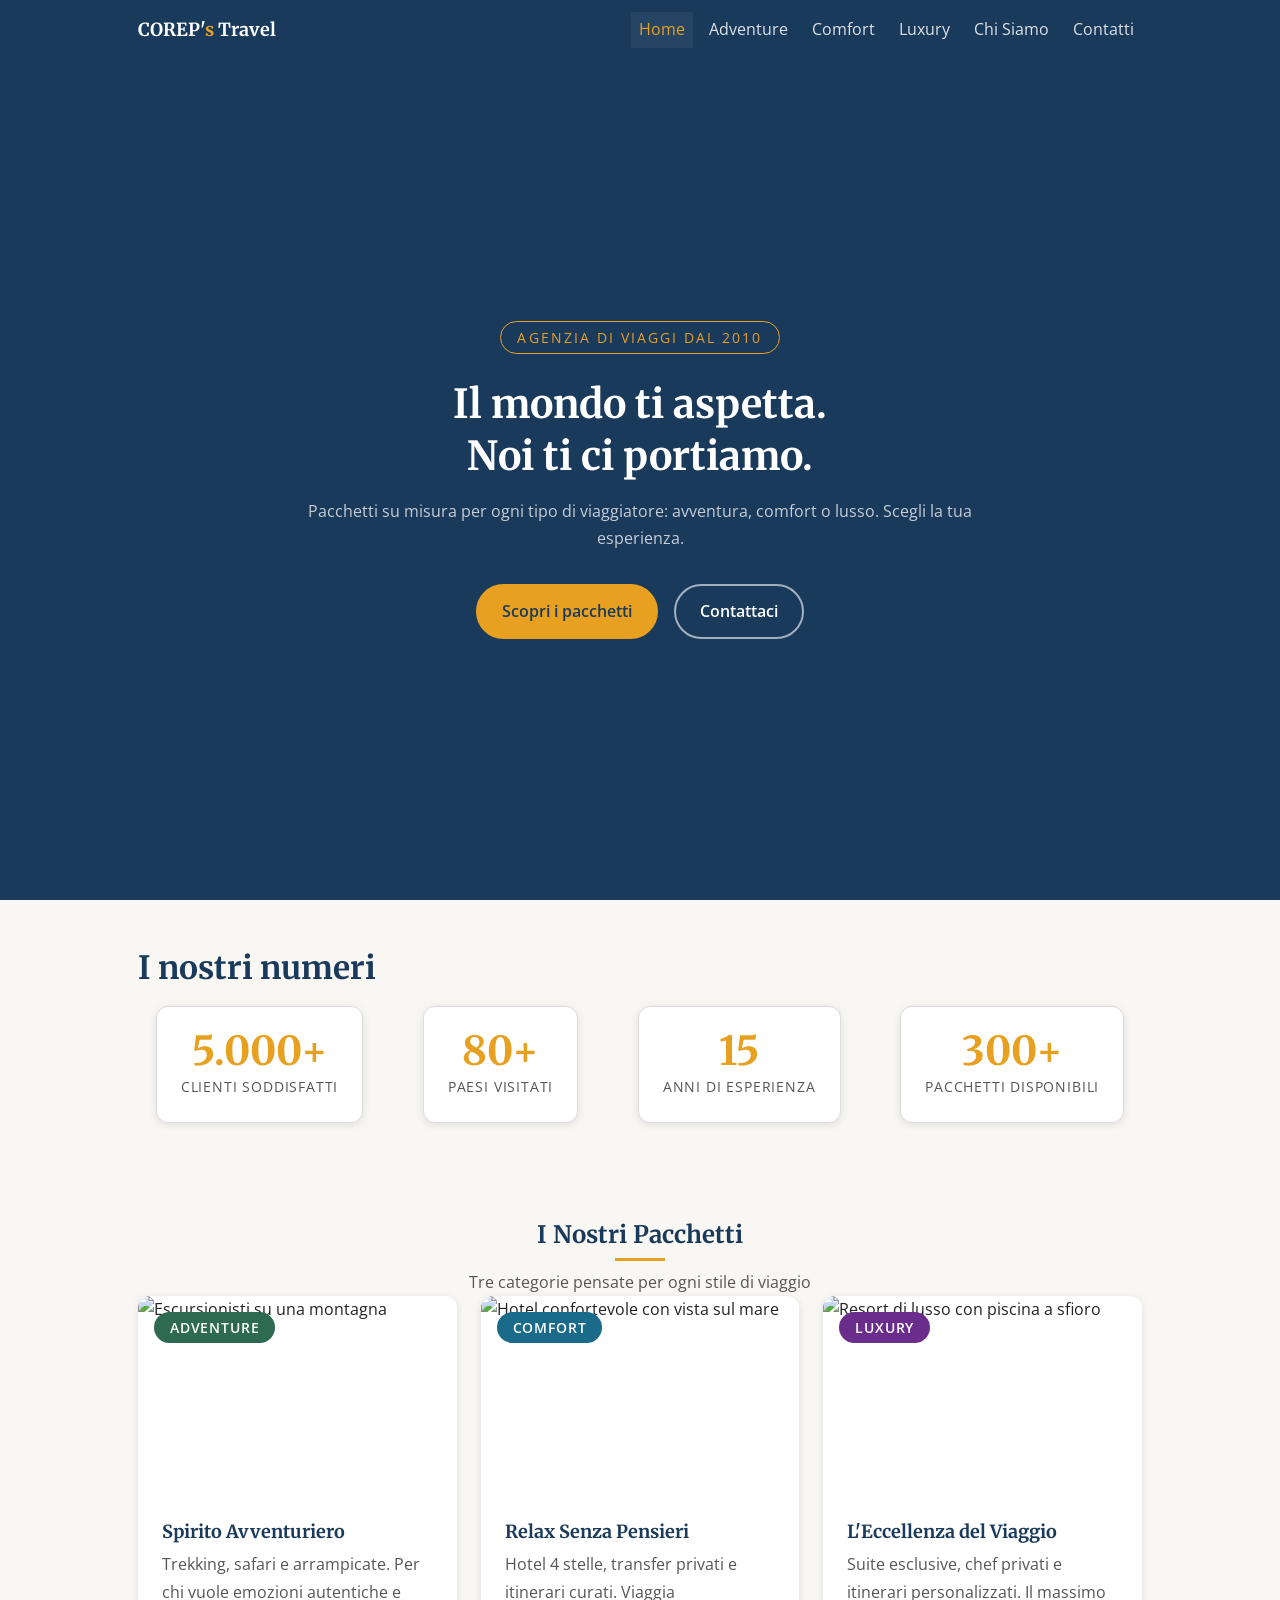
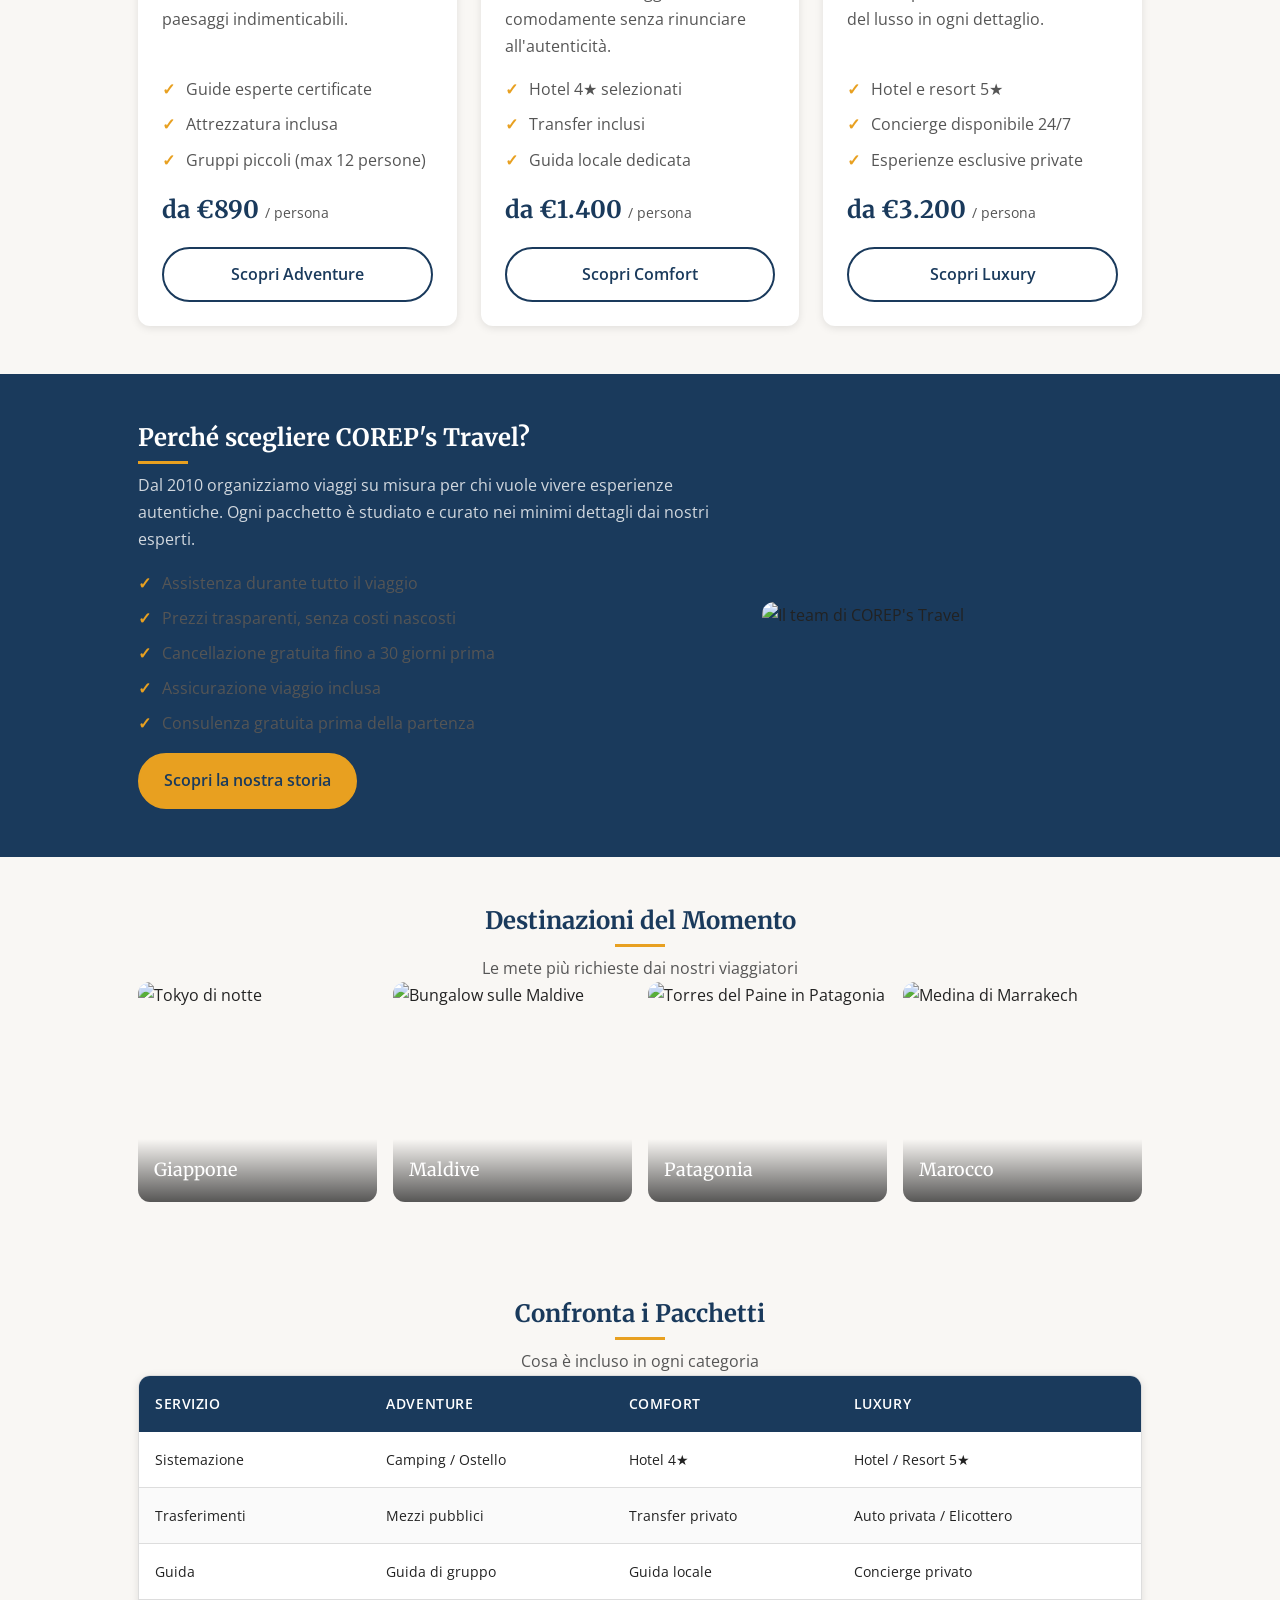
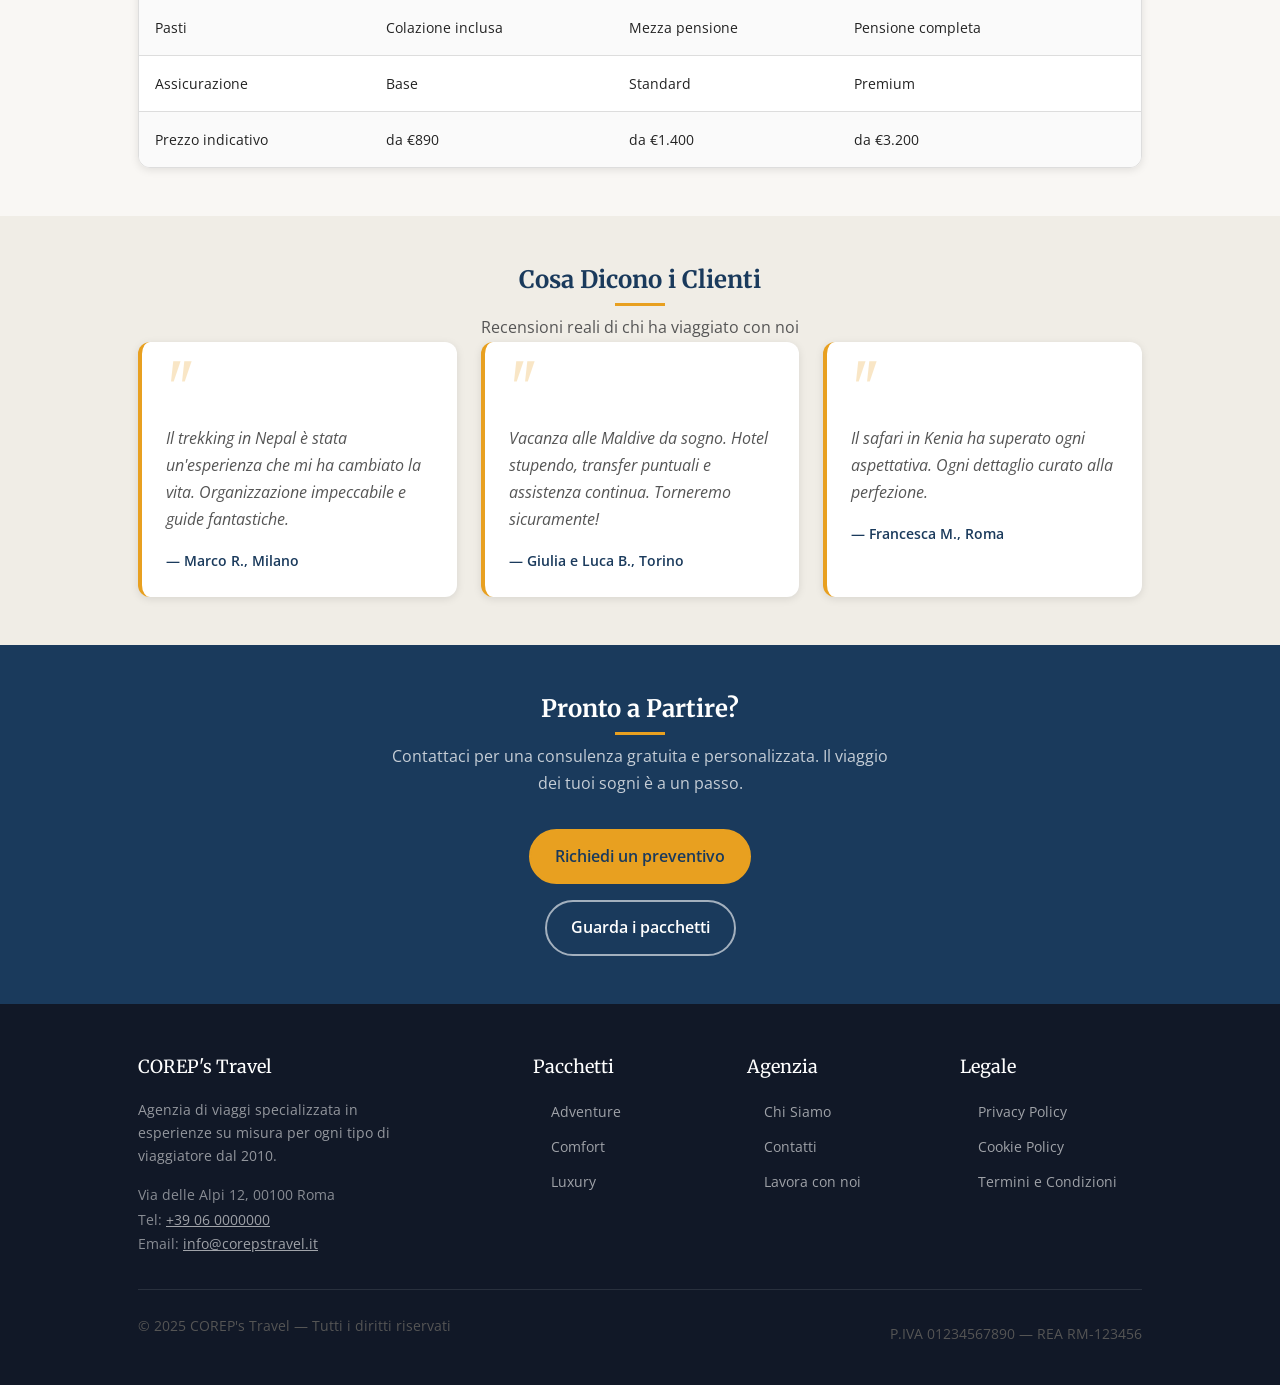
==== index.html @ 8448a7cd "Primo push" ====
<!DOCTYPE html>
<html lang="it">
<head>
  <meta charset="UTF-8" />
  <meta name="viewport" content="width=device-width, initial-scale=1.0" />
  <meta name="description" content="COREP's Travel — Agenzia di viaggi specializzata in pacchetti Adventure, Comfort e Luxury." />
  <title>COREP's Travel — Agenzia di Viaggi</title>

  <link rel="stylesheet" href="style.css" />
</head>
<body>

  <!-- ===== NAVBAR ===== -->
  <header class="navbar" role="banner">
    <div class="navbar__interno">

      <a href="index.html" class="navbar__logo">
        COREP'<span>s</span> Travel
      </a>

      <!-- Menu di navigazione -->
      <nav id="menu-principale" class="navbar__menu" role="navigation" aria-label="Navigazione principale">
        <a href="index.html"      class="navbar__link attivo">Home</a>
        <a href="adventure.html"  class="navbar__link">Adventure</a>
        <a href="comfort.html"    class="navbar__link">Comfort</a>
        <a href="luxury.html"     class="navbar__link">Luxury</a>
        <a href="about.html"      class="navbar__link">Chi Siamo</a>
        <a href="contatti.html"   class="navbar__link">Contatti</a>
      </nav>

      <!-- Hamburger mobile -->
      <button
        class="navbar__hamburger"
        id="hamburger"
        aria-label="Apri o chiudi il menu"
        aria-expanded="false"
        aria-controls="menu-principale"
      >
        <span></span>
        <span></span>
        <span></span>
      </button>

    </div>
  </header>


  <!-- ===== CONTENUTO PRINCIPALE ===== -->
  <main>

    <!-- HERO -->
    <section class="hero" aria-label="Intestazione principale">
      <div class="hero__contenuto">
        <span class="hero__etichetta">Agenzia di Viaggi dal 2010</span>
        <h1 class="hero__titolo">Il mondo ti aspetta.<br />Noi ti ci portiamo.</h1>
        <p class="hero__sottotitolo">
          Pacchetti su misura per ogni tipo di viaggiatore:
          avventura, comfort o lusso. Scegli la tua esperienza.
        </p>
        <div class="hero__bottoni">
          <a href="#pacchetti" class="bottone bottone--primario">Scopri i pacchetti</a>
          <a href="contatti.html" class="bottone bottone--outline-chiaro">Contattaci</a>
        </div>
      </div>
    </section>


    <!-- STATISTICHE -->
    <section class="sezione" aria-labelledby="titolo-stats">
      <div class="contenitore">
        <h2 id="titolo-stats" class="sr-only">I nostri numeri</h2>
        <div class="barra-stats">
          <article class="stat-card">
            <p class="stat-card__numero">5.000+</p>
            <p class="stat-card__etichetta">Clienti soddisfatti</p>
          </article>
          <article class="stat-card">
            <p class="stat-card__numero">80+</p>
            <p class="stat-card__etichetta">Paesi visitati</p>
          </article>
          <article class="stat-card">
            <p class="stat-card__numero">15</p>
            <p class="stat-card__etichetta">Anni di esperienza</p>
          </article>
          <article class="stat-card">
            <p class="stat-card__numero">300+</p>
            <p class="stat-card__etichetta">Pacchetti disponibili</p>
          </article>
        </div>
      </div>
    </section>


    <!-- PACCHETTI -->
    <section class="sezione" id="pacchetti" aria-labelledby="titolo-pacchetti">
      <div class="contenitore">

        <div class="testo-centro">
          <h2 class="titolo-sezione" id="titolo-pacchetti">I Nostri Pacchetti</h2>
          <p class="sottotitolo-sezione">Tre categorie pensate per ogni stile di viaggio</p>
        </div>

        <div class="griglia-pacchetti">

          <!-- Pacchetto Adventure -->
          <article class="card">
            <div class="card__immagine-wrap">
              <img
                src="images/adventure.jpg"
                alt="Escursionisti su una montagna"
                class="card__immagine"
                loading="lazy"
                width="600"
                height="400"
              />
              <span class="card__badge card__badge--adventure">Adventure</span>
            </div>
            <div class="card__corpo">
              <h3 class="card__titolo">Spirito Avventuriero</h3>
              <p class="card__testo">
                Trekking, safari e arrampicate. Per chi vuole
                emozioni autentiche e paesaggi indimenticabili.
              </p>
              <ul class="lista-spunta">
                <li>Guide esperte certificate</li>
                <li>Attrezzatura inclusa</li>
                <li>Gruppi piccoli (max 12 persone)</li>
              </ul>
              <p class="card__prezzo">
                da €890 <small>/ persona</small>
              </p>
              <a href="adventure.html" class="bottone bottone--outline-scuro">
                Scopri Adventure
              </a>
            </div>
          </article>

          <!-- Pacchetto Comfort -->
          <article class="card">
            <div class="card__immagine-wrap">
              <img
                src="images/comfort.jpg"
                alt="Hotel confortevole con vista sul mare"
                class="card__immagine"
                loading="lazy"
                width="600"
                height="400"
              />
              <span class="card__badge card__badge--comfort">Comfort</span>
            </div>
            <div class="card__corpo">
              <h3 class="card__titolo">Relax Senza Pensieri</h3>
              <p class="card__testo">
                Hotel 4 stelle, transfer privati e itinerari curati.
                Viaggia comodamente senza rinunciare all'autenticità.
              </p>
              <ul class="lista-spunta">
                <li>Hotel 4★ selezionati</li>
                <li>Transfer inclusi</li>
                <li>Guida locale dedicata</li>
              </ul>
              <p class="card__prezzo">
                da €1.400 <small>/ persona</small>
              </p>
              <a href="comfort.html" class="bottone bottone--outline-scuro">
                Scopri Comfort
              </a>
            </div>
          </article>

          <!-- Pacchetto Luxury -->
          <article class="card">
            <div class="card__immagine-wrap">
              <img
                src="images/luxury.jpg"
                alt="Resort di lusso con piscina a sfioro"
                class="card__immagine"
                loading="lazy"
                width="600"
                height="400"
              />
              <span class="card__badge card__badge--luxury">Luxury</span>
            </div>
            <div class="card__corpo">
              <h3 class="card__titolo">L'Eccellenza del Viaggio</h3>
              <p class="card__testo">
                Suite esclusive, chef privati e itinerari personalizzati.
                Il massimo del lusso in ogni dettaglio.
              </p>
              <ul class="lista-spunta">
                <li>Hotel e resort 5★</li>
                <li>Concierge disponibile 24/7</li>
                <li>Esperienze esclusive private</li>
              </ul>
              <p class="card__prezzo">
                da €3.200 <small>/ persona</small>
              </p>
              <a href="luxury.html" class="bottone bottone--outline-scuro">
                Scopri Luxury
              </a>
            </div>
          </article>

        </div>
      </div>
    </section>


    <!-- PERCHÉ SCEGLIERCI — layout flexbox -->
    <section class="sezione sezione--scura" aria-labelledby="titolo-perche">
      <div class="contenitore">
        <div class="layout-due-colonne">

          <div class="layout-due-colonne__testo">
            <h2 class="titolo-sezione" id="titolo-perche">
              Perché scegliere COREP's Travel?
            </h2>
            <p>
              Dal 2010 organizziamo viaggi su misura per chi vuole
              vivere esperienze autentiche. Ogni pacchetto è studiato
              e curato nei minimi dettagli dai nostri esperti.
            </p>
            <ul class="lista-spunta" style="margin: 1rem 0;">
              <li>Assistenza durante tutto il viaggio</li>
              <li>Prezzi trasparenti, senza costi nascosti</li>
              <li>Cancellazione gratuita fino a 30 giorni prima</li>
              <li>Assicurazione viaggio inclusa</li>
              <li>Consulenza gratuita prima della partenza</li>
            </ul>
            <a href="about.html" class="bottone bottone--primario">
              Scopri la nostra storia
            </a>
          </div>

          <div class="layout-due-colonne__immagine">
            <img
              src="images/team.jpg"
              alt="Il team di COREP's Travel"
              style="width: 100%; border-radius: var(--raggio-lg); object-fit: cover; max-height: 380px;"
            />
          </div>

        </div>
      </div>
    </section>


    <!-- DESTINAZIONI — griglia -->
    <section class="sezione" aria-labelledby="titolo-destinazioni">
      <div class="contenitore">

        <div class="testo-centro">
          <h2 class="titolo-sezione" id="titolo-destinazioni">Destinazioni del Momento</h2>
          <p class="sottotitolo-sezione">Le mete più richieste dai nostri viaggiatori</p>
        </div>

        <div class="griglia-galleria">

          <figure style="position: relative; border-radius: var(--raggio-lg); overflow: hidden; height: 220px;">
            <img
              src="images/giappone.jpg"
              alt="Tokyo di notte"
              style="width: 100%; height: 100%; object-fit: cover;"
              loading="lazy"
            />
            <figcaption style="
              position: absolute; bottom: 0; left: 0; right: 0;
              background: linear-gradient(transparent, rgba(0,0,0,0.65));
              color: white; padding: 1rem;
              font-family: var(--font-titoli); font-size: var(--fs-medio);
            ">
              Giappone
            </figcaption>
          </figure>

          <figure style="position: relative; border-radius: var(--raggio-lg); overflow: hidden; height: 220px;">
            <img
              src="images/maldive.jpg"
              alt="Bungalow sulle Maldive"
              style="width: 100%; height: 100%; object-fit: cover;"
              loading="lazy"
            />
            <figcaption style="
              position: absolute; bottom: 0; left: 0; right: 0;
              background: linear-gradient(transparent, rgba(0,0,0,0.65));
              color: white; padding: 1rem;
              font-family: var(--font-titoli); font-size: var(--fs-medio);
            ">
              Maldive
            </figcaption>
          </figure>

          <figure style="position: relative; border-radius: var(--raggio-lg); overflow: hidden; height: 220px;">
            <img
              src="images/patagonia.jpg"
              alt="Torres del Paine in Patagonia"
              style="width: 100%; height: 100%; object-fit: cover;"
              loading="lazy"
            />
            <figcaption style="
              position: absolute; bottom: 0; left: 0; right: 0;
              background: linear-gradient(transparent, rgba(0,0,0,0.65));
              color: white; padding: 1rem;
              font-family: var(--font-titoli); font-size: var(--fs-medio);
            ">
              Patagonia
            </figcaption>
          </figure>

          <figure style="position: relative; border-radius: var(--raggio-lg); overflow: hidden; height: 220px;">
            <img
              src="images/marocco.jpg"
              alt="Medina di Marrakech"
              style="width: 100%; height: 100%; object-fit: cover;"
              loading="lazy"
            />
            <figcaption style="
              position: absolute; bottom: 0; left: 0; right: 0;
              background: linear-gradient(transparent, rgba(0,0,0,0.65));
              color: white; padding: 1rem;
              font-family: var(--font-titoli); font-size: var(--fs-medio);
            ">
              Marocco
            </figcaption>
          </figure>

        </div>
      </div>
    </section>


    <!-- TABELLA CONFRONTO PACCHETTI -->
    <section class="sezione" aria-labelledby="titolo-confronto">
      <div class="contenitore">

        <div class="testo-centro">
          <h2 class="titolo-sezione" id="titolo-confronto">Confronta i Pacchetti</h2>
          <p class="sottotitolo-sezione">Cosa è incluso in ogni categoria</p>
        </div>

        <div class="tabella-wrap">
          <table class="tabella">
            <thead>
              <tr>
                <th scope="col">Servizio</th>
                <th scope="col">Adventure</th>
                <th scope="col">Comfort</th>
                <th scope="col">Luxury</th>
              </tr>
            </thead>
            <tbody>
              <tr>
                <td>Sistemazione</td>
                <td>Camping / Ostello</td>
                <td>Hotel 4★</td>
                <td>Hotel / Resort 5★</td>
              </tr>
              <tr>
                <td>Trasferimenti</td>
                <td>Mezzi pubblici</td>
                <td>Transfer privato</td>
                <td>Auto privata / Elicottero</td>
              </tr>
              <tr>
                <td>Guida</td>
                <td>Guida di gruppo</td>
                <td>Guida locale</td>
                <td>Concierge privato</td>
              </tr>
              <tr>
                <td>Pasti</td>
                <td>Colazione inclusa</td>
                <td>Mezza pensione</td>
                <td>Pensione completa</td>
              </tr>
              <tr>
                <td>Assicurazione</td>
                <td>Base</td>
                <td>Standard</td>
                <td>Premium</td>
              </tr>
              <tr>
                <td>Prezzo indicativo</td>
                <td>da €890</td>
                <td>da €1.400</td>
                <td>da €3.200</td>
              </tr>
            </tbody>
          </table>
        </div>

      </div>
    </section>


    <!-- RECENSIONI -->
    <section class="sezione" style="background-color: #f0ede6;" aria-labelledby="titolo-recensioni">
      <div class="contenitore">

        <div class="testo-centro">
          <h2 class="titolo-sezione" id="titolo-recensioni">Cosa Dicono i Clienti</h2>
          <p class="sottotitolo-sezione">Recensioni reali di chi ha viaggiato con noi</p>
        </div>

        <div class="griglia-pacchetti">

          <blockquote class="testimonial">
            <p class="testimonial__testo">
              Il trekking in Nepal è stata un'esperienza che mi ha cambiato la vita.
              Organizzazione impeccabile e guide fantastiche.
            </p>
            <footer class="testimonial__autore">— Marco R., Milano</footer>
          </blockquote>

          <blockquote class="testimonial">
            <p class="testimonial__testo">
              Vacanza alle Maldive da sogno. Hotel stupendo, transfer puntuali
              e assistenza continua. Torneremo sicuramente!
            </p>
            <footer class="testimonial__autore">— Giulia e Luca B., Torino</footer>
          </blockquote>

          <blockquote class="testimonial">
            <p class="testimonial__testo">
              Il safari in Kenia ha superato ogni aspettativa.
              Ogni dettaglio curato alla perfezione.
            </p>
            <footer class="testimonial__autore">— Francesca M., Roma</footer>
          </blockquote>

        </div>
      </div>
    </section>


    <!-- CALL TO ACTION -->
    <section class="sezione sezione--scura" aria-label="Chiama all'azione">
      <div class="contenitore testo-centro">
        <h2 class="titolo-sezione">Pronto a Partire?</h2>
        <p style="color: rgba(255,255,255,0.75); max-width: 500px; margin: 0 auto var(--spazio-xl);">
          Contattaci per una consulenza gratuita e personalizzata.
          Il viaggio dei tuoi sogni è a un passo.
        </p>
        <div style="display: flex; flex-direction: column; gap: var(--spazio-m); align-items: center;">
          <a href="contatti.html" class="bottone bottone--primario">Richiedi un preventivo</a>
          <a href="#pacchetti"    class="bottone bottone--outline-chiaro">Guarda i pacchetti</a>
        </div>
      </div>
    </section>


  </main>


  <!-- ===== FOOTER ===== -->
  <footer class="footer" role="contentinfo">
    <div class="contenitore">

      <div class="footer__griglia">

        <!-- Info agenzia -->
        <div>
          <p class="footer__titolo">COREP's Travel</p>
          <p style="font-size: var(--fs-piccolo); color: rgba(255,255,255,0.55); margin-bottom: var(--spazio-m); max-width: 260px;">
            Agenzia di viaggi specializzata in esperienze su misura
            per ogni tipo di viaggiatore dal 2010.
          </p>
          <address style="font-style: normal; font-size: var(--fs-piccolo); color: rgba(255,255,255,0.5); line-height: 1.8;">
            Via delle Alpi 12, 00100 Roma<br />
            Tel: <a href="tel:+390600000000" class="link" style="color: rgba(255,255,255,0.6);">+39 06 0000000</a><br />
            Email: <a href="mailto:info@corepstravel.it" class="link" style="color: rgba(255,255,255,0.6);">info@corepstravel.it</a>
          </address>
        </div>

        <!-- Pacchetti -->
        <nav aria-label="Link pacchetti">
          <p class="footer__titolo">Pacchetti</p>
          <ul class="footer__lista">
            <li><a href="adventure.html">Adventure</a></li>
            <li><a href="comfort.html">Comfort</a></li>
            <li><a href="luxury.html">Luxury</a></li>
          </ul>
        </nav>

        <!-- Agenzia -->
        <nav aria-label="Link agenzia">
          <p class="footer__titolo">Agenzia</p>
          <ul class="footer__lista">
            <li><a href="about.html">Chi Siamo</a></li>
            <li><a href="contatti.html">Contatti</a></li>
            <li><a href="contatti.html">Lavora con noi</a></li>
          </ul>
        </nav>

        <!-- Legale -->
        <nav aria-label="Link legali">
          <p class="footer__titolo">Legale</p>
          <ul class="footer__lista">
            <li><a href="#">Privacy Policy</a></li>
            <li><a href="#">Cookie Policy</a></li>
            <li><a href="#">Termini e Condizioni</a></li>
          </ul>
        </nav>

      </div>

      <div class="footer__basso">
        <p>&copy; 2025 COREP's Travel — Tutti i diritti riservati</p>
        <p>P.IVA 01234567890 — REA RM-123456</p>
      </div>

    </div>
  </footer>


  <!-- Script hamburger menu -->
  <script>
    const hamburger = document.getElementById('hamburger');
    const menu = document.getElementById('menu-principale');

    hamburger.addEventListener('click', function () {
      const aperto = menu.classList.toggle('aperto');
      hamburger.classList.toggle('aperto', aperto);
      hamburger.setAttribute('aria-expanded', aperto);
    });
  </script>

</body>
</html>
---- style.css ----
/* ================================================
   base.css
   COREP's Travel — Variabili, Reset, Tipografia
   Mobile First
   ================================================ */

/* Google Fonts */
@import url('https://fonts.googleapis.com/css2?family=Merriweather:wght@400;700&family=Open+Sans:wght@400;600&display=swap');

/* --- VARIABILI CSS --- */
:root {
  /* Colori */
  --colore-primario:     #1a3a5c;
  --colore-secondario:   #2e6da4;
  --colore-accento:      #e8a020;
  --colore-sfondo:       #f9f7f4;
  --colore-bianco:       #ffffff;
  --colore-testo:        #222222;
  --colore-testo-chiaro: #555555;
  --colore-bordo:        #dddddd;
  --colore-footer:       #111827;

  /* Categorie pacchetti */
  --colore-adventure: #2d6a4f;
  --colore-comfort:   #1a6b8a;
  --colore-luxury:    #6b2d8b;

  /* Font */
  --font-titoli: 'Merriweather', Georgia, serif;
  --font-testo:  'Open Sans', Arial, sans-serif;

  /* Dimensioni font */
  --fs-piccolo:  0.85rem;
  --fs-base:     1rem;
  --fs-medio:    1.125rem;
  --fs-grande:   1.5rem;
  --fs-xl:       2rem;
  --fs-xxl:      2.5rem;

  /* Spaziatura */
  --spazio-xs:  0.25rem;
  --spazio-s:   0.5rem;
  --spazio-m:   1rem;
  --spazio-l:   1.5rem;
  --spazio-xl:  2rem;
  --spazio-xxl: 3rem;

  /* Bordi */
  --raggio:    6px;
  --raggio-lg: 12px;

  /* Ombra */
  --ombra: 0 2px 8px rgba(0, 0, 0, 0.10);

  /* Transizione */
  --transizione: 0.25s ease;

  /* Larghezza massima contenuto */
  --max-larghezza: 1100px;

  /* Altezza navbar */
  --altezza-nav: 60px;
}

/* --- RESET --- */
*, *::before, *::after {
  box-sizing: border-box;
  margin: 0;
  padding: 0;
}

html {
  font-size: 16px;
  scroll-behavior: smooth;
}

body {
  font-family: var(--font-testo);
  font-size: var(--fs-base);
  color: var(--colore-testo);
  background-color: var(--colore-sfondo);
  line-height: 1.7;
}

img, video {
  max-width: 100%;
  height: auto;
  display: block;
}

ul, ol {
  list-style: none;
}

a {
  color: inherit;
  text-decoration: none;
}

button, input, select, textarea {
  font-family: inherit;
  font-size: inherit;
}

table {
  border-collapse: collapse;
  width: 100%;
}

/* --- TIPOGRAFIA --- */
h1, h2, h3, h4, h5, h6 {
  font-family: var(--font-titoli);
  color: var(--colore-primario);
  line-height: 1.3;
  margin-bottom: var(--spazio-m);
}

h1 { font-size: var(--fs-xl); }
h2 { font-size: var(--fs-grande); }
h3 { font-size: var(--fs-medio); }
h4 { font-size: var(--fs-base); }

p {
  margin-bottom: var(--spazio-m);
  color: var(--colore-testo-chiaro);
}

p:last-child {
  margin-bottom: 0;
}

strong {
  font-weight: 600;
  color: var(--colore-testo);
}

/* --- CLASSI UTILITY --- */

/* Contenitore centrato */
.contenitore {
  width: 100%;
  max-width: var(--max-larghezza);
  margin: 0 auto;
  padding: 0 var(--spazio-m);
}

/* Sezione generica */
.sezione {
  padding: var(--spazio-xxl) 0;
}

/* Sezione su sfondo scuro */
.sezione--scura {
  background-color: var(--colore-primario);
}

.sezione--scura h2,
.sezione--scura h3,
.sezione--scura h4 {
  color: var(--colore-bianco);
}

.sezione--scura p {
  color: rgba(255, 255, 255, 0.8);
}

/* Titolo di sezione */
.titolo-sezione {
  font-size: var(--fs-grande);
  margin-bottom: var(--spazio-s);
}

/* Sottotitolo di sezione */
.sottotitolo-sezione {
  font-size: var(--fs-base);
  color: var(--colore-testo-chiaro);
  margin-bottom: var(--spazio-xl);
}

/* Decorazione sotto il titolo */
.titolo-sezione::after {
  content: '';
  display: block;
  width: 50px;
  height: 3px;
  background-color: var(--colore-accento);
  margin-top: var(--spazio-s);
}

/* Testo centrato */
.testo-centro {
  text-align: center;
}

.testo-centro .titolo-sezione::after {
  margin: var(--spazio-s) auto 0;
}

/* Colori testo utility */
.testo-accento  { color: var(--colore-accento); }
.testo-primario { color: var(--colore-primario); }
.testo-bianco   { color: var(--colore-bianco); }
/* ================================================
   layout.css
   COREP's Travel — Struttura, Flexbox, Grid
   Mobile First
   ================================================ */

/* --- NAVBAR --- */
.navbar {
  position: fixed;
  top: 0;
  left: 0;
  width: 100%;
  height: var(--altezza-nav);
  background-color: var(--colore-primario);
  z-index: 100;
  display: flex;
  align-items: center;
}

.navbar__interno {
  display: flex;
  align-items: center;
  justify-content: space-between;
  width: 100%;
  max-width: var(--max-larghezza);
  margin: 0 auto;
  padding: 0 var(--spazio-m);
}

.navbar__logo {
  font-family: var(--font-titoli);
  font-size: var(--fs-medio);
  color: var(--colore-bianco);
  font-weight: 700;
}

.navbar__logo span {
  color: var(--colore-accento);
}

/* Menu — nascosto su mobile, visibile da tablet */
.navbar__menu {
  display: none;
  flex-direction: column;
  position: absolute;
  top: var(--altezza-nav);
  left: 0;
  width: 100%;
  background-color: var(--colore-primario);
  padding: var(--spazio-m) 0;
  border-top: 1px solid rgba(255,255,255,0.15);
}

.navbar__menu.aperto {
  display: flex;
}

.navbar__link {
  color: rgba(255, 255, 255, 0.85);
  font-size: var(--fs-base);
  padding: var(--spazio-s) var(--spazio-m);
  transition: color var(--transizione), background-color var(--transizione);
}

.navbar__link:hover,
.navbar__link.attivo {
  color: var(--colore-accento);
  background-color: rgba(255,255,255,0.05);
}

/* Pulsante hamburger */
.navbar__hamburger {
  display: flex;
  flex-direction: column;
  gap: 5px;
  background: none;
  border: none;
  cursor: pointer;
  padding: var(--spazio-s);
}

.navbar__hamburger span {
  display: block;
  width: 24px;
  height: 2px;
  background-color: var(--colore-bianco);
  border-radius: 2px;
  transition: transform var(--transizione), opacity var(--transizione);
}

.navbar__hamburger.aperto span:nth-child(1) {
  transform: translateY(7px) rotate(45deg);
}
.navbar__hamburger.aperto span:nth-child(2) {
  opacity: 0;
}
.navbar__hamburger.aperto span:nth-child(3) {
  transform: translateY(-7px) rotate(-45deg);
}

/* ---- HERO ---- */
.hero {
  min-height: 100vh;
  background-color: var(--colore-primario);
  display: flex;
  align-items: center;
  justify-content: center;
  text-align: center;
  padding: calc(var(--altezza-nav) + var(--spazio-xxl)) var(--spazio-m) var(--spazio-xxl);
}

.hero__contenuto {
  max-width: 680px;
}

.hero__etichetta {
  display: inline-block;
  font-size: var(--fs-piccolo);
  letter-spacing: 0.15em;
  text-transform: uppercase;
  color: var(--colore-accento);
  border: 1px solid var(--colore-accento);
  padding: var(--spazio-xs) var(--spazio-m);
  border-radius: 99px;
  margin-bottom: var(--spazio-l);
}

.hero__titolo {
  font-size: var(--fs-xl);
  color: var(--colore-bianco);
  margin-bottom: var(--spazio-m);
}

.hero__sottotitolo {
  font-size: var(--fs-base);
  color: rgba(255, 255, 255, 0.75);
  margin-bottom: var(--spazio-xl);
}

.hero__bottoni {
  display: flex;
  flex-direction: column;
  gap: var(--spazio-m);
  align-items: center;
}

/* ---- PAGE HEADER (pagine interne) ---- */
.page-header {
  background-color: var(--colore-primario);
  padding: calc(var(--altezza-nav) + var(--spazio-xxl)) var(--spazio-m) var(--spazio-xxl);
  text-align: center;
}

.page-header__titolo {
  color: var(--colore-bianco);
  font-size: var(--fs-xl);
  margin-bottom: var(--spazio-m);
}

.page-header__sottotitolo {
  color: rgba(255, 255, 255, 0.75);
  font-size: var(--fs-base);
}

/* Breadcrumb */
.breadcrumb {
  display: flex;
  justify-content: center;
  align-items: center;
  gap: var(--spazio-s);
  font-size: var(--fs-piccolo);
  color: rgba(255, 255, 255, 0.5);
  margin-bottom: var(--spazio-l);
  flex-wrap: wrap;
}

.breadcrumb a {
  color: rgba(255, 255, 255, 0.6);
  transition: color var(--transizione);
}

.breadcrumb a:hover {
  color: var(--colore-accento);
}

.breadcrumb span {
  color: var(--colore-accento);
}

/* ---- GRIGLIA PACCHETTI (Grid) ---- */
/* Mobile: 1 colonna */
.griglia-pacchetti {
  display: grid;
  grid-template-columns: 1fr;
  gap: var(--spazio-l);
}

/* ---- GRIGLIA GALLERIA (Grid) ---- */
/* Mobile: 1 colonna */
.griglia-galleria {
  display: grid;
  grid-template-columns: 1fr;
  gap: var(--spazio-m);
}

/* ---- LAYOUT DUE COLONNE (Flexbox) ---- */
/* Mobile: una colonna */
.layout-due-colonne {
  display: flex;
  flex-direction: column;
  gap: var(--spazio-xl);
}

/* ---- BARRA STATISTICHE (Flexbox) ---- */
.barra-stats {
  display: flex;
  flex-direction: column;
  gap: var(--spazio-l);
  align-items: center;
  text-align: center;
}

/* ---- GRIGLIA TEAM (Grid) ---- */
/* Mobile: 1 colonna */
.griglia-team {
  display: grid;
  grid-template-columns: 1fr;
  gap: var(--spazio-l);
}

/* ---- FOOTER ---- */
.footer {
  background-color: var(--colore-footer);
  color: rgba(255, 255, 255, 0.7);
  padding: var(--spazio-xxl) 0 var(--spazio-xl);
}

/* Mobile: una colonna */
.footer__griglia {
  display: grid;
  grid-template-columns: 1fr;
  gap: var(--spazio-xl);
  margin-bottom: var(--spazio-xl);
}

.footer__basso {
  border-top: 1px solid rgba(255, 255, 255, 0.1);
  padding-top: var(--spazio-l);
  text-align: center;
  font-size: var(--fs-piccolo);
  color: rgba(255, 255, 255, 0.4);
}
/* ================================================
   components.css
   COREP's Travel — Componenti
   Bottoni, Card, Tabelle, Form, Liste, Badge
   ================================================ */

/* --- BOTTONI --- */
.bottone {
  display: inline-block;
  padding: 0.75rem 1.5rem;
  border-radius: 99px;
  font-size: var(--fs-base);
  font-weight: 600;
  cursor: pointer;
  border: 2px solid transparent;
  text-align: center;
  transition: background-color var(--transizione),
              color var(--transizione),
              border-color var(--transizione),
              transform var(--transizione);
  text-decoration: none;
}

.bottone:hover {
  transform: translateY(-2px);
}

/* Bottone primario */
.bottone--primario {
  background-color: var(--colore-accento);
  color: var(--colore-primario);
  border-color: var(--colore-accento);
}

.bottone--primario:hover {
  background-color: #c98010;
  border-color: #c98010;
}

/* Bottone outline chiaro (su sfondi scuri) */
.bottone--outline-chiaro {
  background-color: transparent;
  color: var(--colore-bianco);
  border-color: rgba(255, 255, 255, 0.6);
}

.bottone--outline-chiaro:hover {
  background-color: rgba(255, 255, 255, 0.1);
  border-color: var(--colore-bianco);
}

/* Bottone outline scuro (su sfondi chiari) */
.bottone--outline-scuro {
  background-color: transparent;
  color: var(--colore-primario);
  border-color: var(--colore-primario);
}

.bottone--outline-scuro:hover {
  background-color: var(--colore-primario);
  color: var(--colore-bianco);
}

/* --- CARD --- */
.card {
  background-color: var(--colore-bianco);
  border-radius: var(--raggio-lg);
  overflow: hidden;
  box-shadow: var(--ombra);
  transition: transform var(--transizione), box-shadow var(--transizione);
  display: flex;
  flex-direction: column;
}

.card:hover {
  transform: translateY(-4px);
  box-shadow: 0 6px 20px rgba(0, 0, 0, 0.15);
}

.card__immagine-wrap {
  position: relative;
  overflow: hidden;
}

.card__immagine {
  width: 100%;
  height: 200px;
  object-fit: cover;
  transition: transform 0.4s ease;
}

.card:hover .card__immagine {
  transform: scale(1.04);
}

/* Badge categoria sulla card */
.card__badge {
  position: absolute;
  top: var(--spazio-m);
  left: var(--spazio-m);
  padding: var(--spazio-xs) var(--spazio-m);
  border-radius: 99px;
  font-size: var(--fs-piccolo);
  font-weight: 600;
  letter-spacing: 0.06em;
  text-transform: uppercase;
  color: var(--colore-bianco);
}

.card__badge--adventure { background-color: var(--colore-adventure); }
.card__badge--comfort   { background-color: var(--colore-comfort); }
.card__badge--luxury    { background-color: var(--colore-luxury); }

.card__corpo {
  padding: var(--spazio-l);
  flex: 1;
  display: flex;
  flex-direction: column;
}

.card__titolo {
  font-size: var(--fs-medio);
  margin-bottom: var(--spazio-s);
  color: var(--colore-primario);
}

.card__testo {
  font-size: var(--fs-base);
  color: var(--colore-testo-chiaro);
  flex: 1;
  margin-bottom: var(--spazio-m);
}

.card__prezzo {
  font-family: var(--font-titoli);
  font-size: var(--fs-grande);
  font-weight: 700;
  color: var(--colore-primario);
  margin-bottom: var(--spazio-m);
}

.card__prezzo small {
  font-family: var(--font-testo);
  font-size: var(--fs-piccolo);
  font-weight: 400;
  color: var(--colore-testo-chiaro);
}

/* --- BADGE GENERICO --- */
.badge {
  display: inline-block;
  padding: 2px 10px;
  border-radius: 99px;
  font-size: var(--fs-piccolo);
  font-weight: 600;
  letter-spacing: 0.06em;
  text-transform: uppercase;
}

.badge--adventure {
  background-color: rgba(45, 106, 79, 0.12);
  color: var(--colore-adventure);
}
.badge--comfort {
  background-color: rgba(26, 107, 138, 0.12);
  color: var(--colore-comfort);
}
.badge--luxury {
  background-color: rgba(107, 45, 139, 0.12);
  color: var(--colore-luxury);
}

/* --- LISTA CON SPUNTA --- */
.lista-spunta {
  list-style: none;
  display: flex;
  flex-direction: column;
  gap: var(--spazio-s);
  margin-bottom: var(--spazio-m);
}

.lista-spunta li {
  font-size: var(--fs-base);
  color: var(--colore-testo-chiaro);
  padding-left: 1.5rem;
  position: relative;
}

/* Pseudo-elemento: segno di spunta */
.lista-spunta li::before {
  content: '✓';
  position: absolute;
  left: 0;
  color: var(--colore-accento);
  font-weight: 700;
}

/* Lista con pallino */
.lista-pallino {
  list-style: disc;
  padding-left: var(--spazio-l);
  display: flex;
  flex-direction: column;
  gap: var(--spazio-xs);
}

.lista-pallino li {
  font-size: var(--fs-base);
  color: var(--colore-testo-chiaro);
}

/* Lista numerata */
.lista-numerata {
  list-style: decimal;
  padding-left: var(--spazio-l);
  display: flex;
  flex-direction: column;
  gap: var(--spazio-xs);
}

.lista-numerata li {
  font-size: var(--fs-base);
  color: var(--colore-testo-chiaro);
}

/* --- TABELLA --- */
.tabella-wrap {
  overflow-x: auto;
  border-radius: var(--raggio-lg);
  border: 1px solid var(--colore-bordo);
  box-shadow: var(--ombra);
}

.tabella {
  width: 100%;
  border-collapse: collapse;
  background-color: var(--colore-bianco);
  font-size: var(--fs-piccolo);
}

.tabella thead {
  background-color: var(--colore-primario);
  color: var(--colore-bianco);
}

.tabella thead th {
  padding: var(--spazio-m);
  text-align: left;
  font-weight: 600;
  letter-spacing: 0.04em;
  text-transform: uppercase;
  font-size: var(--fs-piccolo);
  color: var(--colore-bianco);
}

.tabella tbody tr {
  border-bottom: 1px solid var(--colore-bordo);
  transition: background-color var(--transizione);
}

/* Pseudo-classe: riga pari */
.tabella tbody tr:nth-child(even) {
  background-color: rgba(0, 0, 0, 0.02);
}

/* Pseudo-classe: ultima riga */
.tabella tbody tr:last-child {
  border-bottom: none;
}

/* Pseudo-classe: hover riga */
.tabella tbody tr:hover {
  background-color: rgba(46, 109, 164, 0.06);
}

.tabella tbody td {
  padding: var(--spazio-m);
  color: var(--colore-testo);
  vertical-align: middle;
}

/* --- FORM --- */
.form {
  display: flex;
  flex-direction: column;
  gap: var(--spazio-l);
}

.form__riga {
  display: flex;
  flex-direction: column;
  gap: var(--spazio-l);
}

.form__gruppo {
  display: flex;
  flex-direction: column;
  gap: var(--spazio-xs);
}

.form__etichetta {
  font-size: var(--fs-piccolo);
  font-weight: 600;
  color: var(--colore-primario);
  letter-spacing: 0.03em;
}

/* Pseudo-elemento: asterisco obbligatorio */
.form__etichetta::after {
  content: ' *';
  color: var(--colore-accento);
  font-size: var(--fs-piccolo);
}

.form__etichetta--opzionale::after {
  content: ' (opzionale)';
  font-weight: 400;
  color: var(--colore-testo-chiaro);
}

.form__input,
.form__select,
.form__textarea {
  padding: 0.65rem var(--spazio-m);
  border: 2px solid var(--colore-bordo);
  border-radius: var(--raggio);
  font-size: var(--fs-base);
  color: var(--colore-testo);
  background-color: var(--colore-bianco);
  transition: border-color var(--transizione), box-shadow var(--transizione);
  outline: none;
}

/* Pseudo-classe: focus */
.form__input:focus,
.form__select:focus,
.form__textarea:focus {
  border-color: var(--colore-secondario);
  box-shadow: 0 0 0 3px rgba(46, 109, 164, 0.15);
}

/* Pseudo-classe: valido */
.form__input:valid {
  border-color: #2d6a4f;
}

/* Pseudo-classe: non valido (solo se già toccato) */
.form__input:invalid:not(:placeholder-shown) {
  border-color: #c0392b;
}

.form__textarea {
  resize: vertical;
  min-height: 120px;
}

/* Checkbox e radio */
.form__check {
  display: flex;
  align-items: center;
  gap: var(--spazio-s);
  cursor: pointer;
  font-size: var(--fs-base);
  color: var(--colore-testo-chiaro);
}

.form__check input[type="checkbox"],
.form__check input[type="radio"] {
  width: 18px;
  height: 18px;
  accent-color: var(--colore-secondario);
  cursor: pointer;
}

/* --- CARD STATISTICA --- */
.stat-card {
  background-color: var(--colore-bianco);
  border-radius: var(--raggio-lg);
  padding: var(--spazio-l);
  text-align: center;
  box-shadow: var(--ombra);
  border: 1px solid var(--colore-bordo);
}

.stat-card__numero {
  font-family: var(--font-titoli);
  font-size: var(--fs-xxl);
  font-weight: 700;
  color: var(--colore-accento);
  line-height: 1;
  margin-bottom: var(--spazio-xs);
}

.stat-card__etichetta {
  font-size: var(--fs-piccolo);
  color: var(--colore-testo-chiaro);
  text-transform: uppercase;
  letter-spacing: 0.06em;
}

/* --- TESTIMONIAL --- */
.testimonial {
  background-color: var(--colore-bianco);
  border-radius: var(--raggio-lg);
  padding: var(--spazio-l);
  box-shadow: var(--ombra);
  border-left: 4px solid var(--colore-accento);
}

/* Pseudo-elemento: virgolette */
.testimonial::before {
  content: '"';
  font-family: var(--font-titoli);
  font-size: 4rem;
  color: var(--colore-accento);
  opacity: 0.25;
  display: block;
  line-height: 0.8;
  margin-bottom: var(--spazio-s);
}

.testimonial__testo {
  font-style: italic;
  color: var(--colore-testo-chiaro);
  margin-bottom: var(--spazio-m);
}

.testimonial__autore {
  font-weight: 600;
  font-size: var(--fs-piccolo);
  color: var(--colore-primario);
}

/* --- CARD TEAM --- */
.team-card {
  background-color: var(--colore-bianco);
  border-radius: var(--raggio-lg);
  padding: var(--spazio-l);
  text-align: center;
  box-shadow: var(--ombra);
  border: 1px solid var(--colore-bordo);
}

.team-card__foto {
  width: 90px;
  height: 90px;
  border-radius: 50%;
  object-fit: cover;
  margin: 0 auto var(--spazio-m);
  border: 3px solid var(--colore-accento);
}

.team-card__nome {
  font-size: var(--fs-medio);
  margin-bottom: var(--spazio-xs);
  color: var(--colore-primario);
}

.team-card__ruolo {
  font-size: var(--fs-piccolo);
  color: var(--colore-testo-chiaro);
  text-transform: uppercase;
  letter-spacing: 0.06em;
}

/* --- FOOTER COMPONENTI --- */
.footer__titolo {
  color: var(--colore-bianco);
  font-size: var(--fs-medio);
  margin-bottom: var(--spazio-m);
  font-family: var(--font-titoli);
}

.footer__lista {
  list-style: none;
  display: flex;
  flex-direction: column;
  gap: var(--spazio-s);
}

.footer__lista a {
  color: rgba(255, 255, 255, 0.6);
  font-size: var(--fs-piccolo);
  transition: color var(--transizione);
}

/* Pseudo-classe: hover link footer */
.footer__lista a:hover {
  color: var(--colore-accento);
}

/* Pseudo-elemento: freccia prima dei link footer */
.footer__lista a::before {
  content: '→ ';
  opacity: 0;
  transition: opacity var(--transizione);
}

.footer__lista a:hover::before {
  opacity: 1;
}

/* --- LINK GENERICO --- */
.link {
  color: var(--colore-secondario);
  text-decoration: underline;
  transition: color var(--transizione);
}

.link:hover {
  color: var(--colore-accento);
}
/* ================================================
   responsive.css
   COREP's Travel — Media Query
   Mobile First: si parte dal mobile,
   si aggiungono regole per schermi più grandi
   ================================================ */

/* ---- TABLET: min 768px ---- */
@media (min-width: 768px) {

  /* Font più grandi */
  h1 { font-size: var(--fs-xxl); }
  h2 { font-size: var(--fs-xl); }

  /* Contenitore con più padding laterale */
  .contenitore {
    padding: 0 var(--spazio-xl);
  }

  /* Navbar: menu orizzontale visibile, hamburger nascosto */
  .navbar__menu {
    display: flex !important;
    flex-direction: row;
    position: static;
    width: auto;
    background-color: transparent;
    padding: 0;
    border-top: none;
    gap: var(--spazio-s);
    align-items: center;
  }

  .navbar__hamburger {
    display: none;
  }

  .navbar__link {
    padding: var(--spazio-xs) var(--spazio-s);
  }

  /* Hero: bottoni affiancati */
  .hero__titolo {
    font-size: var(--fs-xxl);
  }

  .hero__bottoni {
    flex-direction: row;
    justify-content: center;
  }

  /* Griglia pacchetti: 2 colonne */
  .griglia-pacchetti {
    grid-template-columns: repeat(2, 1fr);
  }

  /* Griglia galleria: 2 colonne */
  .griglia-galleria {
    grid-template-columns: repeat(2, 1fr);
  }

  /* Barra stats: orizzontale */
  .barra-stats {
    flex-direction: row;
    justify-content: space-around;
    flex-wrap: wrap;
  }

  /* Griglia team: 2 colonne */
  .griglia-team {
    grid-template-columns: repeat(2, 1fr);
  }

  /* Footer: 2 colonne */
  .footer__griglia {
    grid-template-columns: repeat(2, 1fr);
  }

  /* Form riga: 2 colonne */
  .form__riga {
    flex-direction: row;
  }

  .form__riga .form__gruppo {
    flex: 1;
  }

  /* Layout due colonne: affiancato */
  .layout-due-colonne {
    flex-direction: row;
    align-items: center;
  }

  .layout-due-colonne__testo {
    flex: 1;
  }

  .layout-due-colonne__immagine {
    flex: 0 0 380px;
  }
}

/* ---- DESKTOP: min 1024px ---- */
@media (min-width: 1024px) {

  /* Griglia pacchetti: 3 colonne */
  .griglia-pacchetti {
    grid-template-columns: repeat(3, 1fr);
  }

  /* Griglia galleria: 4 colonne */
  .griglia-galleria {
    grid-template-columns: repeat(4, 1fr);
  }

  /* Griglia team: 4 colonne */
  .griglia-team {
    grid-template-columns: repeat(4, 1fr);
  }

  /* Footer: 4 colonne */
  .footer__griglia {
    grid-template-columns: 2fr 1fr 1fr 1fr;
  }

  /* Footer bottom: affiancato */
  .footer__basso {
    display: flex;
    justify-content: space-between;
    align-items: center;
    text-align: left;
  }

  /* Navbar: più padding */
  .navbar__interno {
    padding: 0 var(--spazio-xxl);
  }

  .contenitore {
    padding: 0 var(--spazio-xxl);
  }
}

/* ---- STAMPA ----
@media print {
  .navbar,
  .hero__bottoni,
  .navbar__hamburger,
  .footer {
    display: none;
  }

  body {
    font-size: 12pt;
    background: white;
    color: black;
  }

  .hero {
    min-height: auto;
    padding: 1rem;
  }
} */
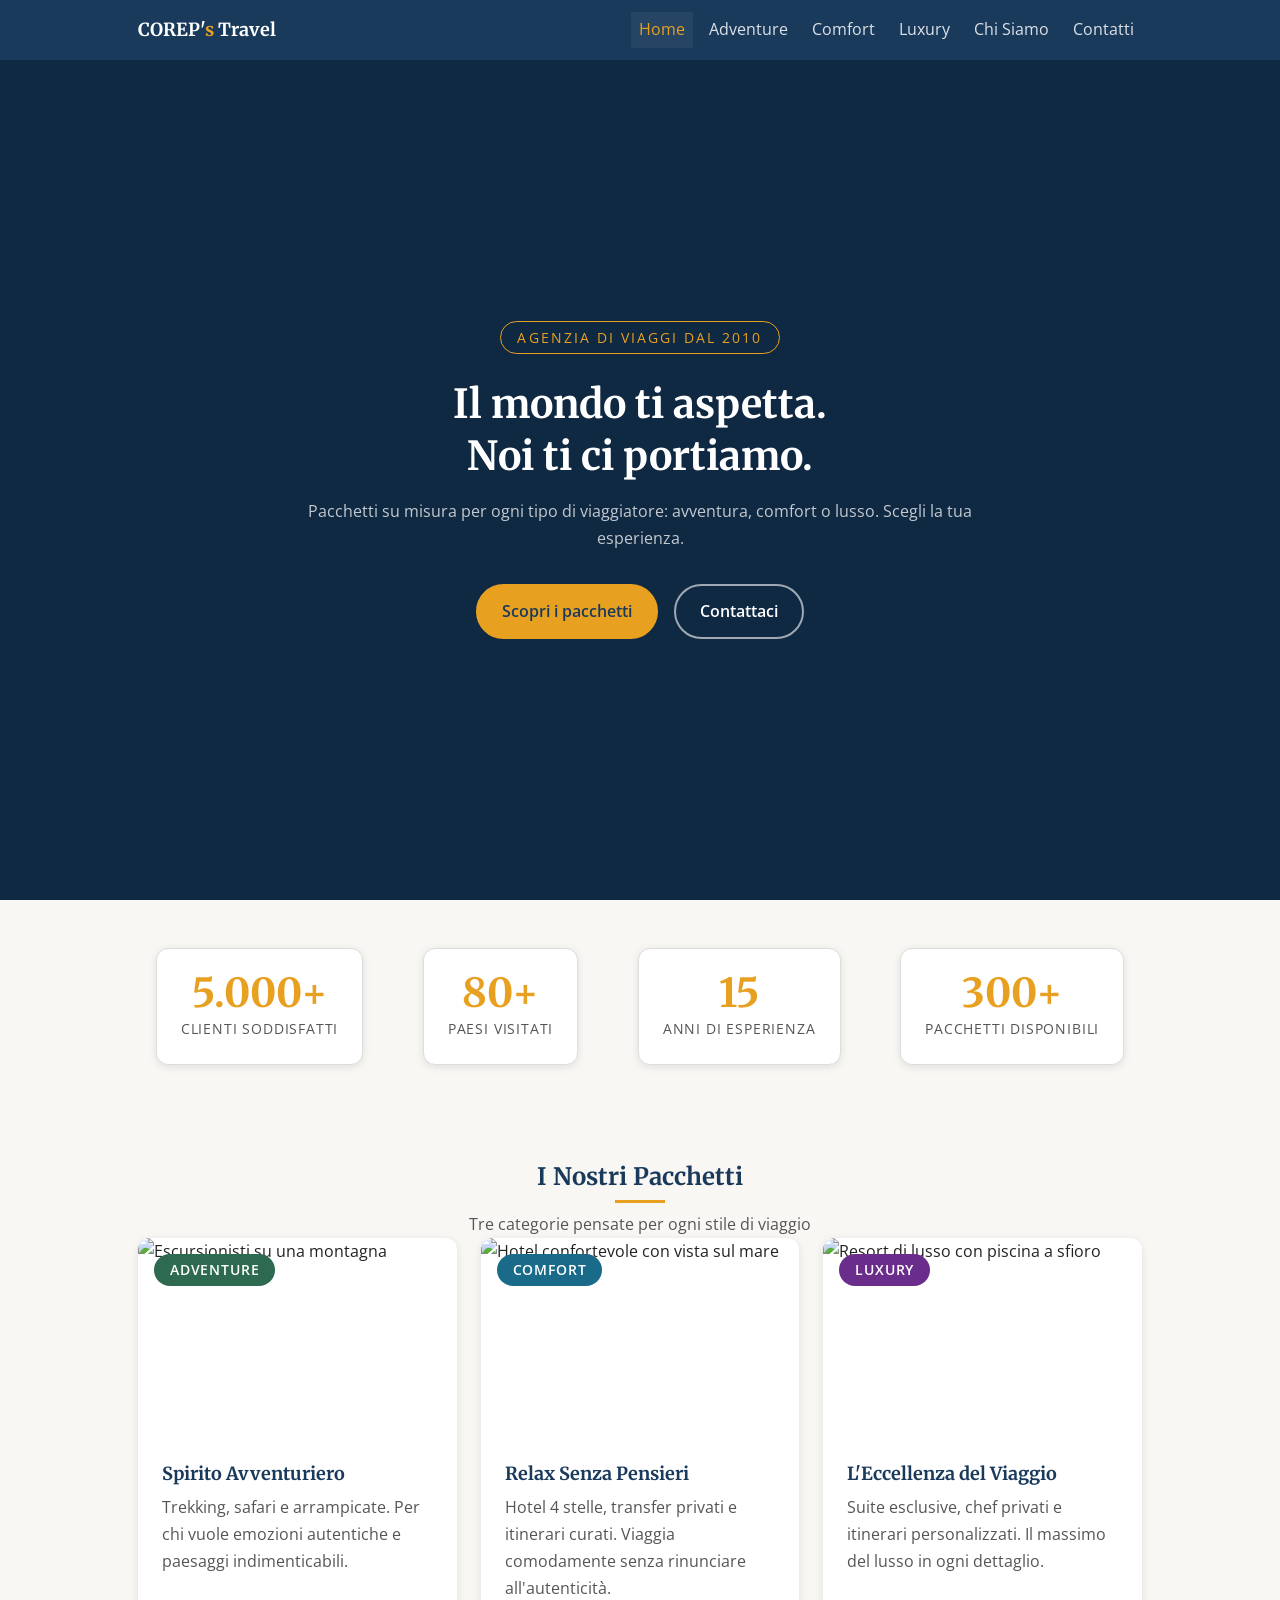
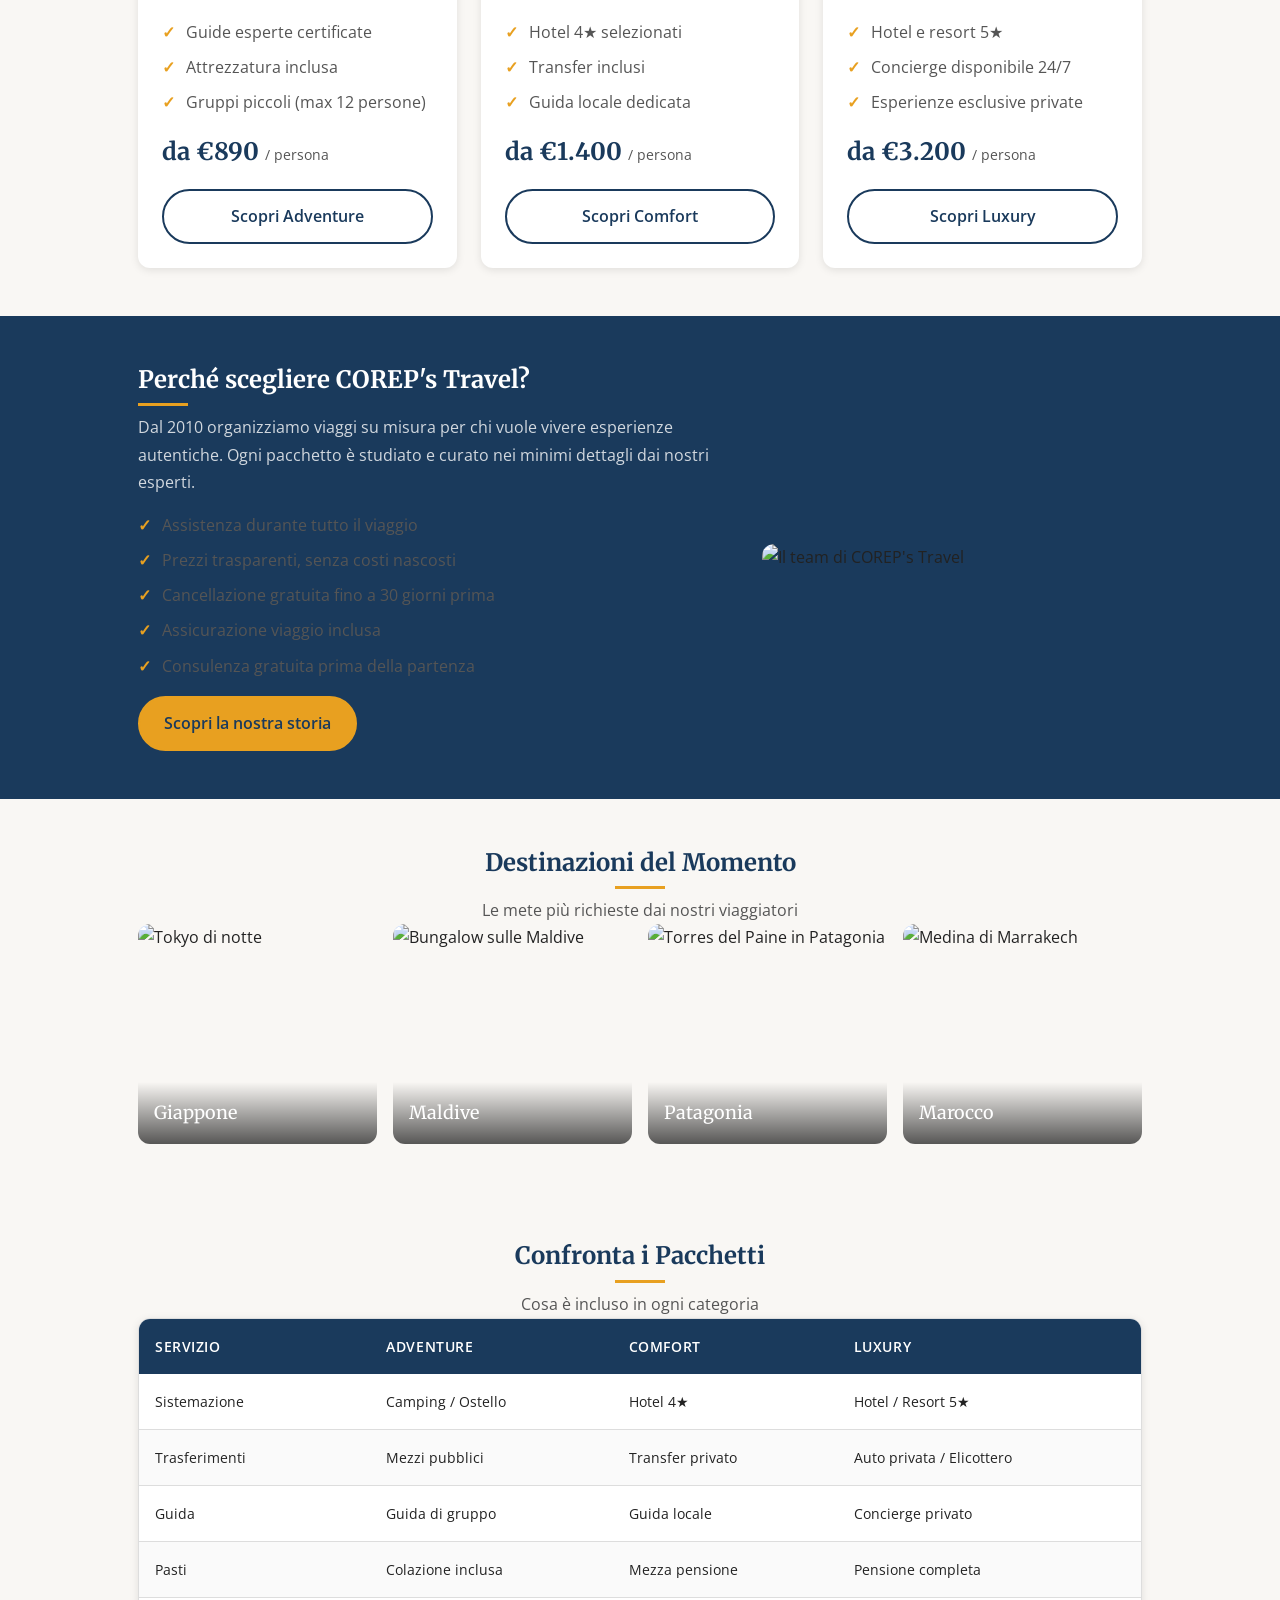
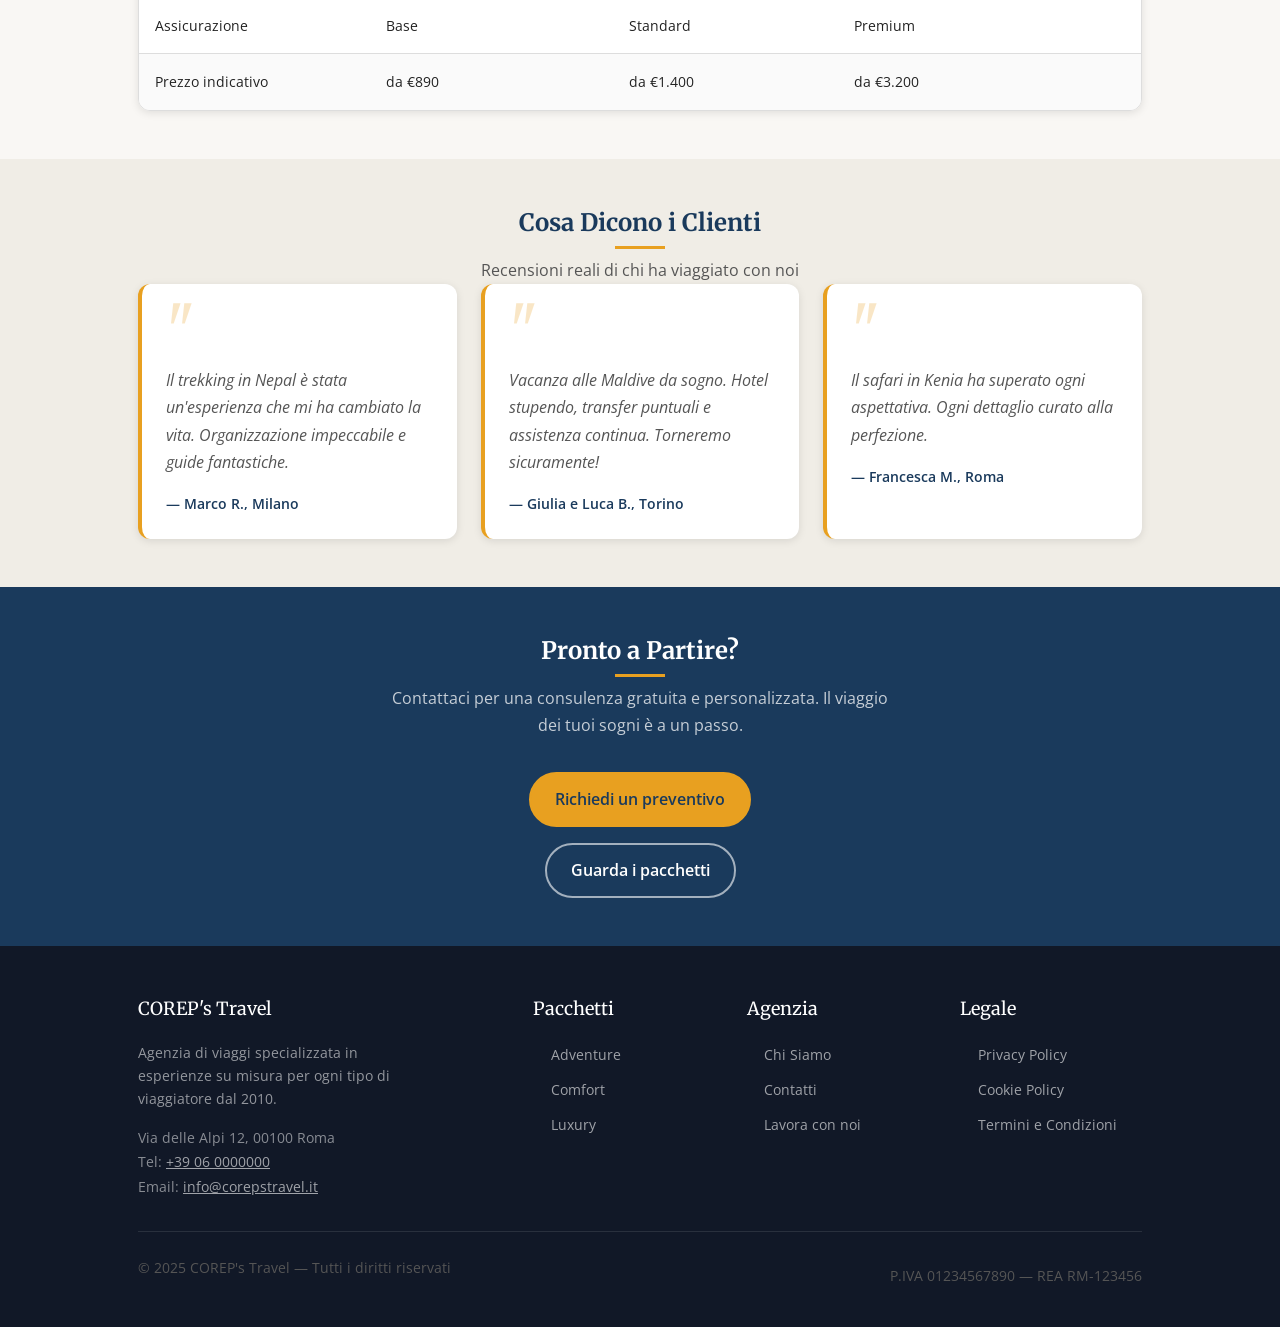
==== commit 74a8ea61: "Style aggiornato e semplificato" ====
--- a/index.html
+++ b/index.html
@@ -60,6 +60,18 @@
         <div class="hero__bottoni">
           <a href="#pacchetti" class="bottone bottone--primario">Scopri i pacchetti</a>
           <a href="contatti.html" class="bottone bottone--outline-chiaro">Contattaci</a>
+        </div>
+      </div>
+      <!-- Video in loop come sfondo -->
+        <div class="hero__video-wrap">
+          <video
+            class="hero__video"
+            src="media/index/loopvideo.mp4"
+            autoplaY
+            loop
+            playsinline
+          ></video>
+          <div class="hero__video-overlay">
         </div>
       </div>
     </section>
--- a/style.css
+++ b/style.css
@@ -1,15 +1,14 @@
 /* ================================================
-   base.css
-   COREP's Travel — Variabili, Reset, Tipografia
+   style.css — COREP's Travel
    Mobile First
    ================================================ */
 
-/* Google Fonts */
 @import url('https://fonts.googleapis.com/css2?family=Merriweather:wght@400;700&family=Open+Sans:wght@400;600&display=swap');
 
-/* --- VARIABILI CSS --- */
+/* ------------------------------------------------
+   VARIABILI
+------------------------------------------------ */
 :root {
-  /* Colori */
   --colore-primario:     #1a3a5c;
   --colore-secondario:   #2e6da4;
   --colore-accento:      #e8a020;
@@ -19,25 +18,20 @@
   --colore-testo-chiaro: #555555;
   --colore-bordo:        #dddddd;
   --colore-footer:       #111827;
-
-  /* Categorie pacchetti */
-  --colore-adventure: #2d6a4f;
-  --colore-comfort:   #1a6b8a;
-  --colore-luxury:    #6b2d8b;
-
-  /* Font */
+  --colore-adventure:    #2d6a4f;
+  --colore-comfort:      #1a6b8a;
+  --colore-luxury:       #6b2d8b;
+
   --font-titoli: 'Merriweather', Georgia, serif;
   --font-testo:  'Open Sans', Arial, sans-serif;
 
-  /* Dimensioni font */
-  --fs-piccolo:  0.85rem;
-  --fs-base:     1rem;
-  --fs-medio:    1.125rem;
-  --fs-grande:   1.5rem;
-  --fs-xl:       2rem;
-  --fs-xxl:      2.5rem;
-
-  /* Spaziatura */
+  --fs-piccolo: 0.85rem;
+  --fs-base:    1rem;
+  --fs-medio:   1.125rem;
+  --fs-grande:  1.5rem;
+  --fs-xl:      2rem;
+  --fs-xxl:     2.5rem;
+
   --spazio-xs:  0.25rem;
   --spazio-s:   0.5rem;
   --spazio-m:   1rem;
@@ -45,24 +39,17 @@
   --spazio-xl:  2rem;
   --spazio-xxl: 3rem;
 
-  /* Bordi */
-  --raggio:    6px;
-  --raggio-lg: 12px;
-
-  /* Ombra */
-  --ombra: 0 2px 8px rgba(0, 0, 0, 0.10);
-
-  /* Transizione */
-  --transizione: 0.25s ease;
-
-  /* Larghezza massima contenuto */
+  --raggio:        6px;
+  --raggio-lg:     12px;
+  --ombra:         0 2px 8px rgba(0, 0, 0, 0.10);
+  --transizione:   0.25s ease;
   --max-larghezza: 1100px;
-
-  /* Altezza navbar */
-  --altezza-nav: 60px;
-}
-
-/* --- RESET --- */
+  --altezza-nav:   60px;
+}
+
+/* ------------------------------------------------
+   RESET
+------------------------------------------------ */
 *, *::before, *::after {
   box-sizing: border-box;
   margin: 0;
@@ -82,32 +69,19 @@
   line-height: 1.7;
 }
 
-img, video {
-  max-width: 100%;
-  height: auto;
-  display: block;
-}
-
-ul, ol {
-  list-style: none;
-}
-
-a {
-  color: inherit;
-  text-decoration: none;
-}
+img, video { max-width: 100%; height: auto; display: block; }
+ul, ol     { list-style: none; }
+a          { color: inherit; text-decoration: none; }
+table      { border-collapse: collapse; width: 100%; }
 
 button, input, select, textarea {
   font-family: inherit;
   font-size: inherit;
 }
 
-table {
-  border-collapse: collapse;
-  width: 100%;
-}
-
-/* --- TIPOGRAFIA --- */
+/* ------------------------------------------------
+   TIPOGRAFIA
+------------------------------------------------ */
 h1, h2, h3, h4, h5, h6 {
   font-family: var(--font-titoli);
   color: var(--colore-primario);
@@ -120,23 +94,13 @@
 h3 { font-size: var(--fs-medio); }
 h4 { font-size: var(--fs-base); }
 
-p {
-  margin-bottom: var(--spazio-m);
-  color: var(--colore-testo-chiaro);
-}
-
-p:last-child {
-  margin-bottom: 0;
-}
-
-strong {
-  font-weight: 600;
-  color: var(--colore-testo);
-}
-
-/* --- CLASSI UTILITY --- */
-
-/* Contenitore centrato */
+p { margin-bottom: var(--spazio-m); color: var(--colore-testo-chiaro); }
+p:last-child { margin-bottom: 0; }
+strong { font-weight: 600; color: var(--colore-testo); }
+
+/* ------------------------------------------------
+   UTILITY
+------------------------------------------------ */
 .contenitore {
   width: 100%;
   max-width: var(--max-larghezza);
@@ -144,40 +108,15 @@
   padding: 0 var(--spazio-m);
 }
 
-/* Sezione generica */
-.sezione {
-  padding: var(--spazio-xxl) 0;
-}
-
-/* Sezione su sfondo scuro */
-.sezione--scura {
-  background-color: var(--colore-primario);
-}
-
+.sezione { padding: var(--spazio-xxl) 0; }
+
+.sezione--scura { background-color: var(--colore-primario); }
 .sezione--scura h2,
 .sezione--scura h3,
-.sezione--scura h4 {
-  color: var(--colore-bianco);
-}
-
-.sezione--scura p {
-  color: rgba(255, 255, 255, 0.8);
-}
-
-/* Titolo di sezione */
-.titolo-sezione {
-  font-size: var(--fs-grande);
-  margin-bottom: var(--spazio-s);
-}
-
-/* Sottotitolo di sezione */
-.sottotitolo-sezione {
-  font-size: var(--fs-base);
-  color: var(--colore-testo-chiaro);
-  margin-bottom: var(--spazio-xl);
-}
-
-/* Decorazione sotto il titolo */
+.sezione--scura h4 { color: var(--colore-bianco); }
+.sezione--scura p  { color: rgba(255, 255, 255, 0.8); }
+
+.titolo-sezione { font-size: var(--fs-grande); margin-bottom: var(--spazio-s); }
 .titolo-sezione::after {
   content: '';
   display: block;
@@ -187,30 +126,40 @@
   margin-top: var(--spazio-s);
 }
 
-/* Testo centrato */
-.testo-centro {
-  text-align: center;
-}
-
-.testo-centro .titolo-sezione::after {
-  margin: var(--spazio-s) auto 0;
-}
-
-/* Colori testo utility */
+.sottotitolo-sezione {
+  font-size: var(--fs-base);
+  color: var(--colore-testo-chiaro);
+  margin-bottom: var(--spazio-xl);
+}
+
+.testo-centro { text-align: center; }
+.testo-centro .titolo-sezione::after { margin: var(--spazio-s) auto 0; }
+
 .testo-accento  { color: var(--colore-accento); }
 .testo-primario { color: var(--colore-primario); }
 .testo-bianco   { color: var(--colore-bianco); }
-/* ================================================
-   layout.css
-   COREP's Travel — Struttura, Flexbox, Grid
-   Mobile First
-   ================================================ */
-
-/* --- NAVBAR --- */
+
+.link { color: var(--colore-secondario); text-decoration: underline; transition: color var(--transizione); }
+.link:hover { color: var(--colore-accento); }
+
+.sr-only {
+  position: absolute;
+  width: 1px;
+  height: 1px;
+  padding: 0;
+  margin: -1px;
+  overflow: hidden;
+  clip: rect(0, 0, 0, 0);
+  white-space: nowrap;
+  border: 0;
+}
+
+/* ------------------------------------------------
+   NAVBAR
+------------------------------------------------ */
 .navbar {
   position: fixed;
-  top: 0;
-  left: 0;
+  top: 0; left: 0;
   width: 100%;
   height: var(--altezza-nav);
   background-color: var(--colore-primario);
@@ -229,18 +178,9 @@
   padding: 0 var(--spazio-m);
 }
 
-.navbar__logo {
-  font-family: var(--font-titoli);
-  font-size: var(--fs-medio);
-  color: var(--colore-bianco);
-  font-weight: 700;
-}
-
-.navbar__logo span {
-  color: var(--colore-accento);
-}
-
-/* Menu — nascosto su mobile, visibile da tablet */
+.navbar__logo { font-family: var(--font-titoli); font-size: var(--fs-medio); color: var(--colore-bianco); font-weight: 700; }
+.navbar__logo span { color: var(--colore-accento); }
+
 .navbar__menu {
   display: none;
   flex-direction: column;
@@ -250,12 +190,9 @@
   width: 100%;
   background-color: var(--colore-primario);
   padding: var(--spazio-m) 0;
-  border-top: 1px solid rgba(255,255,255,0.15);
-}
-
-.navbar__menu.aperto {
-  display: flex;
-}
+  border-top: 1px solid rgba(255, 255, 255, 0.15);
+}
+.navbar__menu.aperto { display: flex; }
 
 .navbar__link {
   color: rgba(255, 255, 255, 0.85);
@@ -263,14 +200,12 @@
   padding: var(--spazio-s) var(--spazio-m);
   transition: color var(--transizione), background-color var(--transizione);
 }
-
 .navbar__link:hover,
 .navbar__link.attivo {
   color: var(--colore-accento);
-  background-color: rgba(255,255,255,0.05);
-}
-
-/* Pulsante hamburger */
+  background-color: rgba(255, 255, 255, 0.05);
+}
+
 .navbar__hamburger {
   display: flex;
   flex-direction: column;
@@ -280,7 +215,6 @@
   cursor: pointer;
   padding: var(--spazio-s);
 }
-
 .navbar__hamburger span {
   display: block;
   width: 24px;
@@ -289,19 +223,15 @@
   border-radius: 2px;
   transition: transform var(--transizione), opacity var(--transizione);
 }
-
-.navbar__hamburger.aperto span:nth-child(1) {
-  transform: translateY(7px) rotate(45deg);
-}
-.navbar__hamburger.aperto span:nth-child(2) {
-  opacity: 0;
-}
-.navbar__hamburger.aperto span:nth-child(3) {
-  transform: translateY(-7px) rotate(-45deg);
-}
-
-/* ---- HERO ---- */
+.navbar__hamburger.aperto span:nth-child(1) { transform: translateY(7px) rotate(45deg); }
+.navbar__hamburger.aperto span:nth-child(2) { opacity: 0; }
+.navbar__hamburger.aperto span:nth-child(3) { transform: translateY(-7px) rotate(-45deg); }
+
+/* ------------------------------------------------
+   HERO (con video)
+------------------------------------------------ */
 .hero {
+  position: relative;
   min-height: 100vh;
   background-color: var(--colore-primario);
   display: flex;
@@ -311,9 +241,11 @@
   padding: calc(var(--altezza-nav) + var(--spazio-xxl)) var(--spazio-m) var(--spazio-xxl);
 }
 
-.hero__contenuto {
-  max-width: 680px;
-}
+.hero__video-wrap { position: absolute; inset: 0; z-index: 0; overflow: hidden; }
+.hero__video      { width: 100%; height: 100%; object-fit: cover; }
+.hero__video-overlay { position: absolute; inset: 0; background-color: rgba(10, 30, 50, 0.6); }
+
+.hero__contenuto { position: relative; z-index: 1; max-width: 680px; }
 
 .hero__etichetta {
   display: inline-block;
@@ -327,44 +259,22 @@
   margin-bottom: var(--spazio-l);
 }
 
-.hero__titolo {
-  font-size: var(--fs-xl);
-  color: var(--colore-bianco);
-  margin-bottom: var(--spazio-m);
-}
-
-.hero__sottotitolo {
-  font-size: var(--fs-base);
-  color: rgba(255, 255, 255, 0.75);
-  margin-bottom: var(--spazio-xl);
-}
-
-.hero__bottoni {
-  display: flex;
-  flex-direction: column;
-  gap: var(--spazio-m);
-  align-items: center;
-}
-
-/* ---- PAGE HEADER (pagine interne) ---- */
+.hero__titolo    { font-size: var(--fs-xl); color: var(--colore-bianco); margin-bottom: var(--spazio-m); }
+.hero__sottotitolo { font-size: var(--fs-base); color: rgba(255, 255, 255, 0.75); margin-bottom: var(--spazio-xl); }
+.hero__bottoni   { display: flex; flex-direction: column; gap: var(--spazio-m); align-items: center; }
+
+/* ------------------------------------------------
+   PAGE HEADER (pagine interne)
+------------------------------------------------ */
 .page-header {
   background-color: var(--colore-primario);
   padding: calc(var(--altezza-nav) + var(--spazio-xxl)) var(--spazio-m) var(--spazio-xxl);
   text-align: center;
 }
-
-.page-header__titolo {
-  color: var(--colore-bianco);
-  font-size: var(--fs-xl);
-  margin-bottom: var(--spazio-m);
-}
-
-.page-header__sottotitolo {
-  color: rgba(255, 255, 255, 0.75);
-  font-size: var(--fs-base);
-}
-
-/* Breadcrumb */
+.page-header__contenuto { max-width: 680px; margin: 0 auto; }
+.page-header__titolo    { color: var(--colore-bianco); font-size: var(--fs-xl); margin-bottom: var(--spazio-m); }
+.page-header__sottotitolo { color: rgba(255, 255, 255, 0.75); font-size: var(--fs-base); }
+
 .breadcrumb {
   display: flex;
   justify-content: center;
@@ -375,76 +285,30 @@
   margin-bottom: var(--spazio-l);
   flex-wrap: wrap;
 }
-
-.breadcrumb a {
-  color: rgba(255, 255, 255, 0.6);
-  transition: color var(--transizione);
-}
-
-.breadcrumb a:hover {
-  color: var(--colore-accento);
-}
-
-.breadcrumb span {
-  color: var(--colore-accento);
-}
-
-/* ---- GRIGLIA PACCHETTI (Grid) ---- */
-/* Mobile: 1 colonna */
-.griglia-pacchetti {
-  display: grid;
-  grid-template-columns: 1fr;
-  gap: var(--spazio-l);
-}
-
-/* ---- GRIGLIA GALLERIA (Grid) ---- */
-/* Mobile: 1 colonna */
-.griglia-galleria {
-  display: grid;
-  grid-template-columns: 1fr;
-  gap: var(--spazio-m);
-}
-
-/* ---- LAYOUT DUE COLONNE (Flexbox) ---- */
-/* Mobile: una colonna */
-.layout-due-colonne {
-  display: flex;
-  flex-direction: column;
-  gap: var(--spazio-xl);
-}
-
-/* ---- BARRA STATISTICHE (Flexbox) ---- */
-.barra-stats {
-  display: flex;
-  flex-direction: column;
-  gap: var(--spazio-l);
-  align-items: center;
-  text-align: center;
-}
-
-/* ---- GRIGLIA TEAM (Grid) ---- */
-/* Mobile: 1 colonna */
-.griglia-team {
-  display: grid;
-  grid-template-columns: 1fr;
-  gap: var(--spazio-l);
-}
-
-/* ---- FOOTER ---- */
+.breadcrumb a { color: rgba(255, 255, 255, 0.6); transition: color var(--transizione); }
+.breadcrumb a:hover { color: var(--colore-accento); }
+.breadcrumb span    { color: var(--colore-accento); }
+
+/* ------------------------------------------------
+   LAYOUT
+------------------------------------------------ */
+.griglia-pacchetti { display: grid; grid-template-columns: 1fr; gap: var(--spazio-l); }
+.griglia-galleria  { display: grid; grid-template-columns: 1fr; gap: var(--spazio-m); }
+.griglia-team      { display: grid; grid-template-columns: 1fr; gap: var(--spazio-l); }
+
+.layout-due-colonne { display: flex; flex-direction: column; gap: var(--spazio-xl); }
+
+.barra-stats { display: flex; flex-direction: column; gap: var(--spazio-l); align-items: center; text-align: center; }
+
+/* ------------------------------------------------
+   FOOTER
+------------------------------------------------ */
 .footer {
   background-color: var(--colore-footer);
   color: rgba(255, 255, 255, 0.7);
   padding: var(--spazio-xxl) 0 var(--spazio-xl);
 }
-
-/* Mobile: una colonna */
-.footer__griglia {
-  display: grid;
-  grid-template-columns: 1fr;
-  gap: var(--spazio-xl);
-  margin-bottom: var(--spazio-xl);
-}
-
+.footer__griglia { display: grid; grid-template-columns: 1fr; gap: var(--spazio-xl); margin-bottom: var(--spazio-xl); }
 .footer__basso {
   border-top: 1px solid rgba(255, 255, 255, 0.1);
   padding-top: var(--spazio-l);
@@ -452,13 +316,16 @@
   font-size: var(--fs-piccolo);
   color: rgba(255, 255, 255, 0.4);
 }
-/* ================================================
-   components.css
-   COREP's Travel — Componenti
-   Bottoni, Card, Tabelle, Form, Liste, Badge
-   ================================================ */
-
-/* --- BOTTONI --- */
+.footer__titolo { color: var(--colore-bianco); font-size: var(--fs-medio); margin-bottom: var(--spazio-m); font-family: var(--font-titoli); }
+.footer__lista  { list-style: none; display: flex; flex-direction: column; gap: var(--spazio-s); }
+.footer__lista a { color: rgba(255, 255, 255, 0.6); font-size: var(--fs-piccolo); transition: color var(--transizione); }
+.footer__lista a:hover { color: var(--colore-accento); }
+.footer__lista a::before { content: '→ '; opacity: 0; transition: opacity var(--transizione); }
+.footer__lista a:hover::before { opacity: 1; }
+
+/* ------------------------------------------------
+   BOTTONI
+------------------------------------------------ */
 .bottone {
   display: inline-block;
   padding: 0.75rem 1.5rem;
@@ -468,54 +335,24 @@
   cursor: pointer;
   border: 2px solid transparent;
   text-align: center;
-  transition: background-color var(--transizione),
-              color var(--transizione),
-              border-color var(--transizione),
-              transform var(--transizione);
+  transition: background-color var(--transizione), color var(--transizione),
+              border-color var(--transizione), transform var(--transizione);
   text-decoration: none;
 }
-
-.bottone:hover {
-  transform: translateY(-2px);
-}
-
-/* Bottone primario */
-.bottone--primario {
-  background-color: var(--colore-accento);
-  color: var(--colore-primario);
-  border-color: var(--colore-accento);
-}
-
-.bottone--primario:hover {
-  background-color: #c98010;
-  border-color: #c98010;
-}
-
-/* Bottone outline chiaro (su sfondi scuri) */
-.bottone--outline-chiaro {
-  background-color: transparent;
-  color: var(--colore-bianco);
-  border-color: rgba(255, 255, 255, 0.6);
-}
-
-.bottone--outline-chiaro:hover {
-  background-color: rgba(255, 255, 255, 0.1);
-  border-color: var(--colore-bianco);
-}
-
-/* Bottone outline scuro (su sfondi chiari) */
-.bottone--outline-scuro {
-  background-color: transparent;
-  color: var(--colore-primario);
-  border-color: var(--colore-primario);
-}
-
-.bottone--outline-scuro:hover {
-  background-color: var(--colore-primario);
-  color: var(--colore-bianco);
-}
-
-/* --- CARD --- */
+.bottone:hover { transform: translateY(-2px); }
+
+.bottone--primario { background-color: var(--colore-accento); color: var(--colore-primario); border-color: var(--colore-accento); }
+.bottone--primario:hover { background-color: #c98010; border-color: #c98010; }
+
+.bottone--outline-chiaro { background-color: transparent; color: var(--colore-bianco); border-color: rgba(255, 255, 255, 0.6); }
+.bottone--outline-chiaro:hover { background-color: rgba(255, 255, 255, 0.1); border-color: var(--colore-bianco); }
+
+.bottone--outline-scuro { background-color: transparent; color: var(--colore-primario); border-color: var(--colore-primario); }
+.bottone--outline-scuro:hover { background-color: var(--colore-primario); color: var(--colore-bianco); }
+
+/* ------------------------------------------------
+   CARD
+------------------------------------------------ */
 .card {
   background-color: var(--colore-bianco);
   border-radius: var(--raggio-lg);
@@ -525,33 +362,15 @@
   display: flex;
   flex-direction: column;
 }
-
-.card:hover {
-  transform: translateY(-4px);
-  box-shadow: 0 6px 20px rgba(0, 0, 0, 0.15);
-}
-
-.card__immagine-wrap {
-  position: relative;
-  overflow: hidden;
-}
-
-.card__immagine {
-  width: 100%;
-  height: 200px;
-  object-fit: cover;
-  transition: transform 0.4s ease;
-}
-
-.card:hover .card__immagine {
-  transform: scale(1.04);
-}
-
-/* Badge categoria sulla card */
+.card:hover { transform: translateY(-4px); box-shadow: 0 6px 20px rgba(0, 0, 0, 0.15); }
+
+.card__immagine-wrap { position: relative; overflow: hidden; }
+.card__immagine { width: 100%; height: 200px; object-fit: cover; transition: transform 0.4s ease; }
+.card:hover .card__immagine { transform: scale(1.04); }
+
 .card__badge {
   position: absolute;
-  top: var(--spazio-m);
-  left: var(--spazio-m);
+  top: var(--spazio-m); left: var(--spazio-m);
   padding: var(--spazio-xs) var(--spazio-m);
   border-radius: 99px;
   font-size: var(--fs-piccolo);
@@ -560,217 +379,76 @@
   text-transform: uppercase;
   color: var(--colore-bianco);
 }
-
 .card__badge--adventure { background-color: var(--colore-adventure); }
 .card__badge--comfort   { background-color: var(--colore-comfort); }
 .card__badge--luxury    { background-color: var(--colore-luxury); }
 
-.card__corpo {
-  padding: var(--spazio-l);
-  flex: 1;
+.card__corpo  { padding: var(--spazio-l); flex: 1; display: flex; flex-direction: column; }
+.card__titolo { font-size: var(--fs-medio); margin-bottom: var(--spazio-s); color: var(--colore-primario); }
+.card__testo  { font-size: var(--fs-base); color: var(--colore-testo-chiaro); flex: 1; margin-bottom: var(--spazio-m); }
+.card__prezzo { font-family: var(--font-titoli); font-size: var(--fs-grande); font-weight: 700; color: var(--colore-primario); margin-bottom: var(--spazio-m); }
+.card__prezzo small { font-family: var(--font-testo); font-size: var(--fs-piccolo); font-weight: 400; color: var(--colore-testo-chiaro); }
+
+/* ------------------------------------------------
+   BADGE
+------------------------------------------------ */
+.badge { display: inline-block; padding: 2px 10px; border-radius: 99px; font-size: var(--fs-piccolo); font-weight: 600; letter-spacing: 0.06em; text-transform: uppercase; }
+.badge--adventure { background-color: rgba(45, 106, 79, 0.12);  color: var(--colore-adventure); }
+.badge--comfort   { background-color: rgba(26, 107, 138, 0.12); color: var(--colore-comfort); }
+.badge--luxury    { background-color: rgba(107, 45, 139, 0.12); color: var(--colore-luxury); }
+
+/* ------------------------------------------------
+   LISTE
+------------------------------------------------ */
+.lista-spunta { list-style: none; display: flex; flex-direction: column; gap: var(--spazio-s); margin-bottom: var(--spazio-m); }
+.lista-spunta li { font-size: var(--fs-base); color: var(--colore-testo-chiaro); padding-left: 1.5rem; position: relative; }
+.lista-spunta li::before { content: '✓'; position: absolute; left: 0; color: var(--colore-accento); font-weight: 700; }
+
+.lista-pallino { list-style: disc; padding-left: var(--spazio-l); display: flex; flex-direction: column; gap: var(--spazio-xs); }
+.lista-pallino li { font-size: var(--fs-base); color: var(--colore-testo-chiaro); }
+
+.lista-numerata { list-style: decimal; padding-left: var(--spazio-l); display: flex; flex-direction: column; gap: var(--spazio-xs); }
+.lista-numerata li { font-size: var(--fs-base); color: var(--colore-testo-chiaro); }
+
+/* ------------------------------------------------
+   ASIDE
+------------------------------------------------ */
+.aside-consiglio {
+  margin-top: var(--spazio-xl);
+  background-color: #eef4fb;
+  border-left: 4px solid var(--colore-secondario);
+  border-radius: 0 var(--raggio-lg) var(--raggio-lg) 0;
+  padding: var(--spazio-l) var(--spazio-xl);
   display: flex;
   flex-direction: column;
-}
-
-.card__titolo {
-  font-size: var(--fs-medio);
-  margin-bottom: var(--spazio-s);
-  color: var(--colore-primario);
-}
-
-.card__testo {
-  font-size: var(--fs-base);
-  color: var(--colore-testo-chiaro);
-  flex: 1;
-  margin-bottom: var(--spazio-m);
-}
-
-.card__prezzo {
-  font-family: var(--font-titoli);
-  font-size: var(--fs-grande);
-  font-weight: 700;
-  color: var(--colore-primario);
-  margin-bottom: var(--spazio-m);
-}
-
-.card__prezzo small {
-  font-family: var(--font-testo);
-  font-size: var(--fs-piccolo);
-  font-weight: 400;
-  color: var(--colore-testo-chiaro);
-}
-
-/* --- BADGE GENERICO --- */
-.badge {
-  display: inline-block;
-  padding: 2px 10px;
-  border-radius: 99px;
-  font-size: var(--fs-piccolo);
-  font-weight: 600;
-  letter-spacing: 0.06em;
-  text-transform: uppercase;
-}
-
-.badge--adventure {
-  background-color: rgba(45, 106, 79, 0.12);
-  color: var(--colore-adventure);
-}
-.badge--comfort {
-  background-color: rgba(26, 107, 138, 0.12);
-  color: var(--colore-comfort);
-}
-.badge--luxury {
-  background-color: rgba(107, 45, 139, 0.12);
-  color: var(--colore-luxury);
-}
-
-/* --- LISTA CON SPUNTA --- */
-.lista-spunta {
-  list-style: none;
-  display: flex;
-  flex-direction: column;
-  gap: var(--spazio-s);
-  margin-bottom: var(--spazio-m);
-}
-
-.lista-spunta li {
-  font-size: var(--fs-base);
-  color: var(--colore-testo-chiaro);
-  padding-left: 1.5rem;
-  position: relative;
-}
-
-/* Pseudo-elemento: segno di spunta */
-.lista-spunta li::before {
-  content: '✓';
-  position: absolute;
-  left: 0;
-  color: var(--colore-accento);
-  font-weight: 700;
-}
-
-/* Lista con pallino */
-.lista-pallino {
-  list-style: disc;
-  padding-left: var(--spazio-l);
-  display: flex;
-  flex-direction: column;
-  gap: var(--spazio-xs);
-}
-
-.lista-pallino li {
-  font-size: var(--fs-base);
-  color: var(--colore-testo-chiaro);
-}
-
-/* Lista numerata */
-.lista-numerata {
-  list-style: decimal;
-  padding-left: var(--spazio-l);
-  display: flex;
-  flex-direction: column;
-  gap: var(--spazio-xs);
-}
-
-.lista-numerata li {
-  font-size: var(--fs-base);
-  color: var(--colore-testo-chiaro);
-}
-
-/* --- TABELLA --- */
-.tabella-wrap {
-  overflow-x: auto;
-  border-radius: var(--raggio-lg);
-  border: 1px solid var(--colore-bordo);
-  box-shadow: var(--ombra);
-}
-
-.tabella {
-  width: 100%;
-  border-collapse: collapse;
-  background-color: var(--colore-bianco);
-  font-size: var(--fs-piccolo);
-}
-
-.tabella thead {
-  background-color: var(--colore-primario);
-  color: var(--colore-bianco);
-}
-
-.tabella thead th {
-  padding: var(--spazio-m);
-  text-align: left;
-  font-weight: 600;
-  letter-spacing: 0.04em;
-  text-transform: uppercase;
-  font-size: var(--fs-piccolo);
-  color: var(--colore-bianco);
-}
-
-.tabella tbody tr {
-  border-bottom: 1px solid var(--colore-bordo);
-  transition: background-color var(--transizione);
-}
-
-/* Pseudo-classe: riga pari */
-.tabella tbody tr:nth-child(even) {
-  background-color: rgba(0, 0, 0, 0.02);
-}
-
-/* Pseudo-classe: ultima riga */
-.tabella tbody tr:last-child {
-  border-bottom: none;
-}
-
-/* Pseudo-classe: hover riga */
-.tabella tbody tr:hover {
-  background-color: rgba(46, 109, 164, 0.06);
-}
-
-.tabella tbody td {
-  padding: var(--spazio-m);
-  color: var(--colore-testo);
-  vertical-align: middle;
-}
-
-/* --- FORM --- */
-.form {
-  display: flex;
-  flex-direction: column;
-  gap: var(--spazio-l);
-}
-
-.form__riga {
-  display: flex;
-  flex-direction: column;
-  gap: var(--spazio-l);
-}
-
-.form__gruppo {
-  display: flex;
-  flex-direction: column;
-  gap: var(--spazio-xs);
-}
-
-.form__etichetta {
-  font-size: var(--fs-piccolo);
-  font-weight: 600;
-  color: var(--colore-primario);
-  letter-spacing: 0.03em;
-}
-
-/* Pseudo-elemento: asterisco obbligatorio */
-.form__etichetta::after {
-  content: ' *';
-  color: var(--colore-accento);
-  font-size: var(--fs-piccolo);
-}
-
-.form__etichetta--opzionale::after {
-  content: ' (opzionale)';
-  font-weight: 400;
-  color: var(--colore-testo-chiaro);
-}
+  gap: var(--spazio-m);
+}
+.aside-consiglio__titolo { font-size: var(--fs-medio); color: var(--colore-primario); margin-bottom: 0; }
+.aside-consiglio__titolo::after { display: none; }
+
+/* ------------------------------------------------
+   TABELLA
+------------------------------------------------ */
+.tabella-wrap { overflow-x: auto; border-radius: var(--raggio-lg); border: 1px solid var(--colore-bordo); box-shadow: var(--ombra); }
+.tabella { width: 100%; border-collapse: collapse; background-color: var(--colore-bianco); font-size: var(--fs-piccolo); }
+.tabella thead { background-color: var(--colore-primario); }
+.tabella thead th { padding: var(--spazio-m); text-align: left; font-weight: 600; letter-spacing: 0.04em; text-transform: uppercase; font-size: var(--fs-piccolo); color: var(--colore-bianco); }
+.tabella tbody tr { border-bottom: 1px solid var(--colore-bordo); transition: background-color var(--transizione); }
+.tabella tbody tr:nth-child(even) { background-color: rgba(0, 0, 0, 0.02); }
+.tabella tbody tr:last-child      { border-bottom: none; }
+.tabella tbody tr:hover           { background-color: rgba(46, 109, 164, 0.06); }
+.tabella tbody td { padding: var(--spazio-m); color: var(--colore-testo); vertical-align: middle; }
+
+/* ------------------------------------------------
+   FORM
+------------------------------------------------ */
+.form       { display: flex; flex-direction: column; gap: var(--spazio-l); }
+.form__riga { display: flex; flex-direction: column; gap: var(--spazio-l); }
+.form__gruppo { display: flex; flex-direction: column; gap: var(--spazio-xs); }
+
+.form__etichetta { font-size: var(--fs-piccolo); font-weight: 600; color: var(--colore-primario); letter-spacing: 0.03em; }
+.form__etichetta::after { content: ' *'; color: var(--colore-accento); font-size: var(--fs-piccolo); }
+.form__etichetta--opzionale::after { content: ' (opzionale)'; font-weight: 400; color: var(--colore-testo-chiaro); }
 
 .form__input,
 .form__select,
@@ -784,206 +462,49 @@
   transition: border-color var(--transizione), box-shadow var(--transizione);
   outline: none;
 }
-
-/* Pseudo-classe: focus */
 .form__input:focus,
 .form__select:focus,
-.form__textarea:focus {
-  border-color: var(--colore-secondario);
-  box-shadow: 0 0 0 3px rgba(46, 109, 164, 0.15);
-}
-
-/* Pseudo-classe: valido */
-.form__input:valid {
-  border-color: #2d6a4f;
-}
-
-/* Pseudo-classe: non valido (solo se già toccato) */
-.form__input:invalid:not(:placeholder-shown) {
-  border-color: #c0392b;
-}
-
-.form__textarea {
-  resize: vertical;
-  min-height: 120px;
-}
-
-/* Checkbox e radio */
-.form__check {
-  display: flex;
-  align-items: center;
-  gap: var(--spazio-s);
-  cursor: pointer;
-  font-size: var(--fs-base);
-  color: var(--colore-testo-chiaro);
-}
-
+.form__textarea:focus { border-color: var(--colore-secondario); box-shadow: 0 0 0 3px rgba(46, 109, 164, 0.15); }
+.form__input:valid                           { border-color: #2d6a4f; }
+.form__input:invalid:not(:placeholder-shown) { border-color: #c0392b; }
+.form__textarea { resize: vertical; min-height: 120px; }
+
+.form__check { display: flex; align-items: center; gap: var(--spazio-s); cursor: pointer; font-size: var(--fs-base); color: var(--colore-testo-chiaro); }
 .form__check input[type="checkbox"],
-.form__check input[type="radio"] {
-  width: 18px;
-  height: 18px;
-  accent-color: var(--colore-secondario);
-  cursor: pointer;
-}
-
-/* --- CARD STATISTICA --- */
-.stat-card {
-  background-color: var(--colore-bianco);
-  border-radius: var(--raggio-lg);
-  padding: var(--spazio-l);
-  text-align: center;
-  box-shadow: var(--ombra);
-  border: 1px solid var(--colore-bordo);
-}
-
-.stat-card__numero {
-  font-family: var(--font-titoli);
-  font-size: var(--fs-xxl);
-  font-weight: 700;
-  color: var(--colore-accento);
-  line-height: 1;
-  margin-bottom: var(--spazio-xs);
-}
-
-.stat-card__etichetta {
-  font-size: var(--fs-piccolo);
-  color: var(--colore-testo-chiaro);
-  text-transform: uppercase;
-  letter-spacing: 0.06em;
-}
-
-/* --- TESTIMONIAL --- */
-.testimonial {
-  background-color: var(--colore-bianco);
-  border-radius: var(--raggio-lg);
-  padding: var(--spazio-l);
-  box-shadow: var(--ombra);
-  border-left: 4px solid var(--colore-accento);
-}
-
-/* Pseudo-elemento: virgolette */
-.testimonial::before {
-  content: '"';
-  font-family: var(--font-titoli);
-  font-size: 4rem;
-  color: var(--colore-accento);
-  opacity: 0.25;
-  display: block;
-  line-height: 0.8;
-  margin-bottom: var(--spazio-s);
-}
-
-.testimonial__testo {
-  font-style: italic;
-  color: var(--colore-testo-chiaro);
-  margin-bottom: var(--spazio-m);
-}
-
-.testimonial__autore {
-  font-weight: 600;
-  font-size: var(--fs-piccolo);
-  color: var(--colore-primario);
-}
-
-/* --- CARD TEAM --- */
-.team-card {
-  background-color: var(--colore-bianco);
-  border-radius: var(--raggio-lg);
-  padding: var(--spazio-l);
-  text-align: center;
-  box-shadow: var(--ombra);
-  border: 1px solid var(--colore-bordo);
-}
-
-.team-card__foto {
-  width: 90px;
-  height: 90px;
-  border-radius: 50%;
-  object-fit: cover;
-  margin: 0 auto var(--spazio-m);
-  border: 3px solid var(--colore-accento);
-}
-
-.team-card__nome {
-  font-size: var(--fs-medio);
-  margin-bottom: var(--spazio-xs);
-  color: var(--colore-primario);
-}
-
-.team-card__ruolo {
-  font-size: var(--fs-piccolo);
-  color: var(--colore-testo-chiaro);
-  text-transform: uppercase;
-  letter-spacing: 0.06em;
-}
-
-/* --- FOOTER COMPONENTI --- */
-.footer__titolo {
-  color: var(--colore-bianco);
-  font-size: var(--fs-medio);
-  margin-bottom: var(--spazio-m);
-  font-family: var(--font-titoli);
-}
-
-.footer__lista {
-  list-style: none;
-  display: flex;
-  flex-direction: column;
-  gap: var(--spazio-s);
-}
-
-.footer__lista a {
-  color: rgba(255, 255, 255, 0.6);
-  font-size: var(--fs-piccolo);
-  transition: color var(--transizione);
-}
-
-/* Pseudo-classe: hover link footer */
-.footer__lista a:hover {
-  color: var(--colore-accento);
-}
-
-/* Pseudo-elemento: freccia prima dei link footer */
-.footer__lista a::before {
-  content: '→ ';
-  opacity: 0;
-  transition: opacity var(--transizione);
-}
-
-.footer__lista a:hover::before {
-  opacity: 1;
-}
-
-/* --- LINK GENERICO --- */
-.link {
-  color: var(--colore-secondario);
-  text-decoration: underline;
-  transition: color var(--transizione);
-}
-
-.link:hover {
-  color: var(--colore-accento);
-}
-/* ================================================
-   responsive.css
-   COREP's Travel — Media Query
-   Mobile First: si parte dal mobile,
-   si aggiungono regole per schermi più grandi
-   ================================================ */
-
-/* ---- TABLET: min 768px ---- */
+.form__check input[type="radio"] { width: 18px; height: 18px; accent-color: var(--colore-secondario); cursor: pointer; }
+
+/* ------------------------------------------------
+   STAT CARD
+------------------------------------------------ */
+.stat-card { background-color: var(--colore-bianco); border-radius: var(--raggio-lg); padding: var(--spazio-l); text-align: center; box-shadow: var(--ombra); border: 1px solid var(--colore-bordo); }
+.stat-card__numero  { font-family: var(--font-titoli); font-size: var(--fs-xxl); font-weight: 700; color: var(--colore-accento); line-height: 1; margin-bottom: var(--spazio-xs); }
+.stat-card__etichetta { font-size: var(--fs-piccolo); color: var(--colore-testo-chiaro); text-transform: uppercase; letter-spacing: 0.06em; }
+
+/* ------------------------------------------------
+   TESTIMONIAL
+------------------------------------------------ */
+.testimonial { background-color: var(--colore-bianco); border-radius: var(--raggio-lg); padding: var(--spazio-l); box-shadow: var(--ombra); border-left: 4px solid var(--colore-accento); }
+.testimonial::before { content: '"'; font-family: var(--font-titoli); font-size: 4rem; color: var(--colore-accento); opacity: 0.25; display: block; line-height: 0.8; margin-bottom: var(--spazio-s); }
+.testimonial__testo  { font-style: italic; color: var(--colore-testo-chiaro); margin-bottom: var(--spazio-m); }
+.testimonial__autore { font-weight: 600; font-size: var(--fs-piccolo); color: var(--colore-primario); }
+
+/* ------------------------------------------------
+   TEAM CARD
+------------------------------------------------ */
+.team-card { background-color: var(--colore-bianco); border-radius: var(--raggio-lg); padding: var(--spazio-l); text-align: center; box-shadow: var(--ombra); border: 1px solid var(--colore-bordo); }
+.team-card__foto { width: 90px; height: 90px; border-radius: 50%; object-fit: cover; margin: 0 auto var(--spazio-m); border: 3px solid var(--colore-accento); }
+.team-card__nome { font-size: var(--fs-medio); margin-bottom: var(--spazio-xs); color: var(--colore-primario); }
+.team-card__ruolo { font-size: var(--fs-piccolo); color: var(--colore-testo-chiaro); text-transform: uppercase; letter-spacing: 0.06em; }
+
+/* ------------------------------------------------
+   MEDIA QUERY — TABLET (min 768px)
+------------------------------------------------ */
 @media (min-width: 768px) {
-
-  /* Font più grandi */
   h1 { font-size: var(--fs-xxl); }
   h2 { font-size: var(--fs-xl); }
 
-  /* Contenitore con più padding laterale */
-  .contenitore {
-    padding: 0 var(--spazio-xl);
-  }
-
-  /* Navbar: menu orizzontale visibile, hamburger nascosto */
+  .contenitore { padding: 0 var(--spazio-xl); }
+
   .navbar__menu {
     display: flex !important;
     flex-direction: row;
@@ -995,134 +516,38 @@
     gap: var(--spazio-s);
     align-items: center;
   }
-
-  .navbar__hamburger {
-    display: none;
-  }
-
-  .navbar__link {
-    padding: var(--spazio-xs) var(--spazio-s);
-  }
-
-  /* Hero: bottoni affiancati */
-  .hero__titolo {
-    font-size: var(--fs-xxl);
-  }
-
-  .hero__bottoni {
-    flex-direction: row;
-    justify-content: center;
-  }
-
-  /* Griglia pacchetti: 2 colonne */
-  .griglia-pacchetti {
-    grid-template-columns: repeat(2, 1fr);
-  }
-
-  /* Griglia galleria: 2 colonne */
-  .griglia-galleria {
-    grid-template-columns: repeat(2, 1fr);
-  }
-
-  /* Barra stats: orizzontale */
-  .barra-stats {
-    flex-direction: row;
-    justify-content: space-around;
-    flex-wrap: wrap;
-  }
-
-  /* Griglia team: 2 colonne */
-  .griglia-team {
-    grid-template-columns: repeat(2, 1fr);
-  }
-
-  /* Footer: 2 colonne */
-  .footer__griglia {
-    grid-template-columns: repeat(2, 1fr);
-  }
-
-  /* Form riga: 2 colonne */
-  .form__riga {
-    flex-direction: row;
-  }
-
-  .form__riga .form__gruppo {
-    flex: 1;
-  }
-
-  /* Layout due colonne: affiancato */
-  .layout-due-colonne {
-    flex-direction: row;
-    align-items: center;
-  }
-
-  .layout-due-colonne__testo {
-    flex: 1;
-  }
-
-  .layout-due-colonne__immagine {
-    flex: 0 0 380px;
-  }
-}
-
-/* ---- DESKTOP: min 1024px ---- */
+  .navbar__hamburger { display: none; }
+  .navbar__link      { padding: var(--spazio-xs) var(--spazio-s); }
+
+  .hero__titolo  { font-size: var(--fs-xxl); }
+  .hero__bottoni { flex-direction: row; justify-content: center; }
+
+  .griglia-pacchetti { grid-template-columns: repeat(2, 1fr); }
+  .griglia-galleria  { grid-template-columns: repeat(2, 1fr); }
+  .griglia-team      { grid-template-columns: repeat(2, 1fr); }
+  .footer__griglia   { grid-template-columns: repeat(2, 1fr); }
+
+  .barra-stats { flex-direction: row; justify-content: space-around; flex-wrap: wrap; }
+
+  .form__riga { flex-direction: row; }
+  .form__riga .form__gruppo { flex: 1; }
+
+  .layout-due-colonne          { flex-direction: row; align-items: center; }
+  .layout-due-colonne__testo   { flex: 1; }
+  .layout-due-colonne__immagine { flex: 0 0 380px; }
+}
+
+/* ------------------------------------------------
+   MEDIA QUERY — DESKTOP (min 1024px)
+------------------------------------------------ */
 @media (min-width: 1024px) {
-
-  /* Griglia pacchetti: 3 colonne */
-  .griglia-pacchetti {
-    grid-template-columns: repeat(3, 1fr);
-  }
-
-  /* Griglia galleria: 4 colonne */
-  .griglia-galleria {
-    grid-template-columns: repeat(4, 1fr);
-  }
-
-  /* Griglia team: 4 colonne */
-  .griglia-team {
-    grid-template-columns: repeat(4, 1fr);
-  }
-
-  /* Footer: 4 colonne */
-  .footer__griglia {
-    grid-template-columns: 2fr 1fr 1fr 1fr;
-  }
-
-  /* Footer bottom: affiancato */
-  .footer__basso {
-    display: flex;
-    justify-content: space-between;
-    align-items: center;
-    text-align: left;
-  }
-
-  /* Navbar: più padding */
-  .navbar__interno {
-    padding: 0 var(--spazio-xxl);
-  }
-
-  .contenitore {
-    padding: 0 var(--spazio-xxl);
-  }
-}
-
-/* ---- STAMPA ----
-@media print {
-  .navbar,
-  .hero__bottoni,
-  .navbar__hamburger,
-  .footer {
-    display: none;
-  }
-
-  body {
-    font-size: 12pt;
-    background: white;
-    color: black;
-  }
-
-  .hero {
-    min-height: auto;
-    padding: 1rem;
-  }
-} */
+  .contenitore     { padding: 0 var(--spazio-xxl); }
+  .navbar__interno { padding: 0 var(--spazio-xxl); }
+
+  .griglia-pacchetti { grid-template-columns: repeat(3, 1fr); }
+  .griglia-galleria  { grid-template-columns: repeat(4, 1fr); }
+  .griglia-team      { grid-template-columns: repeat(4, 1fr); }
+  .footer__griglia   { grid-template-columns: 2fr 1fr 1fr 1fr; }
+
+  .footer__basso { display: flex; justify-content: space-between; align-items: center; text-align: left; }
+}
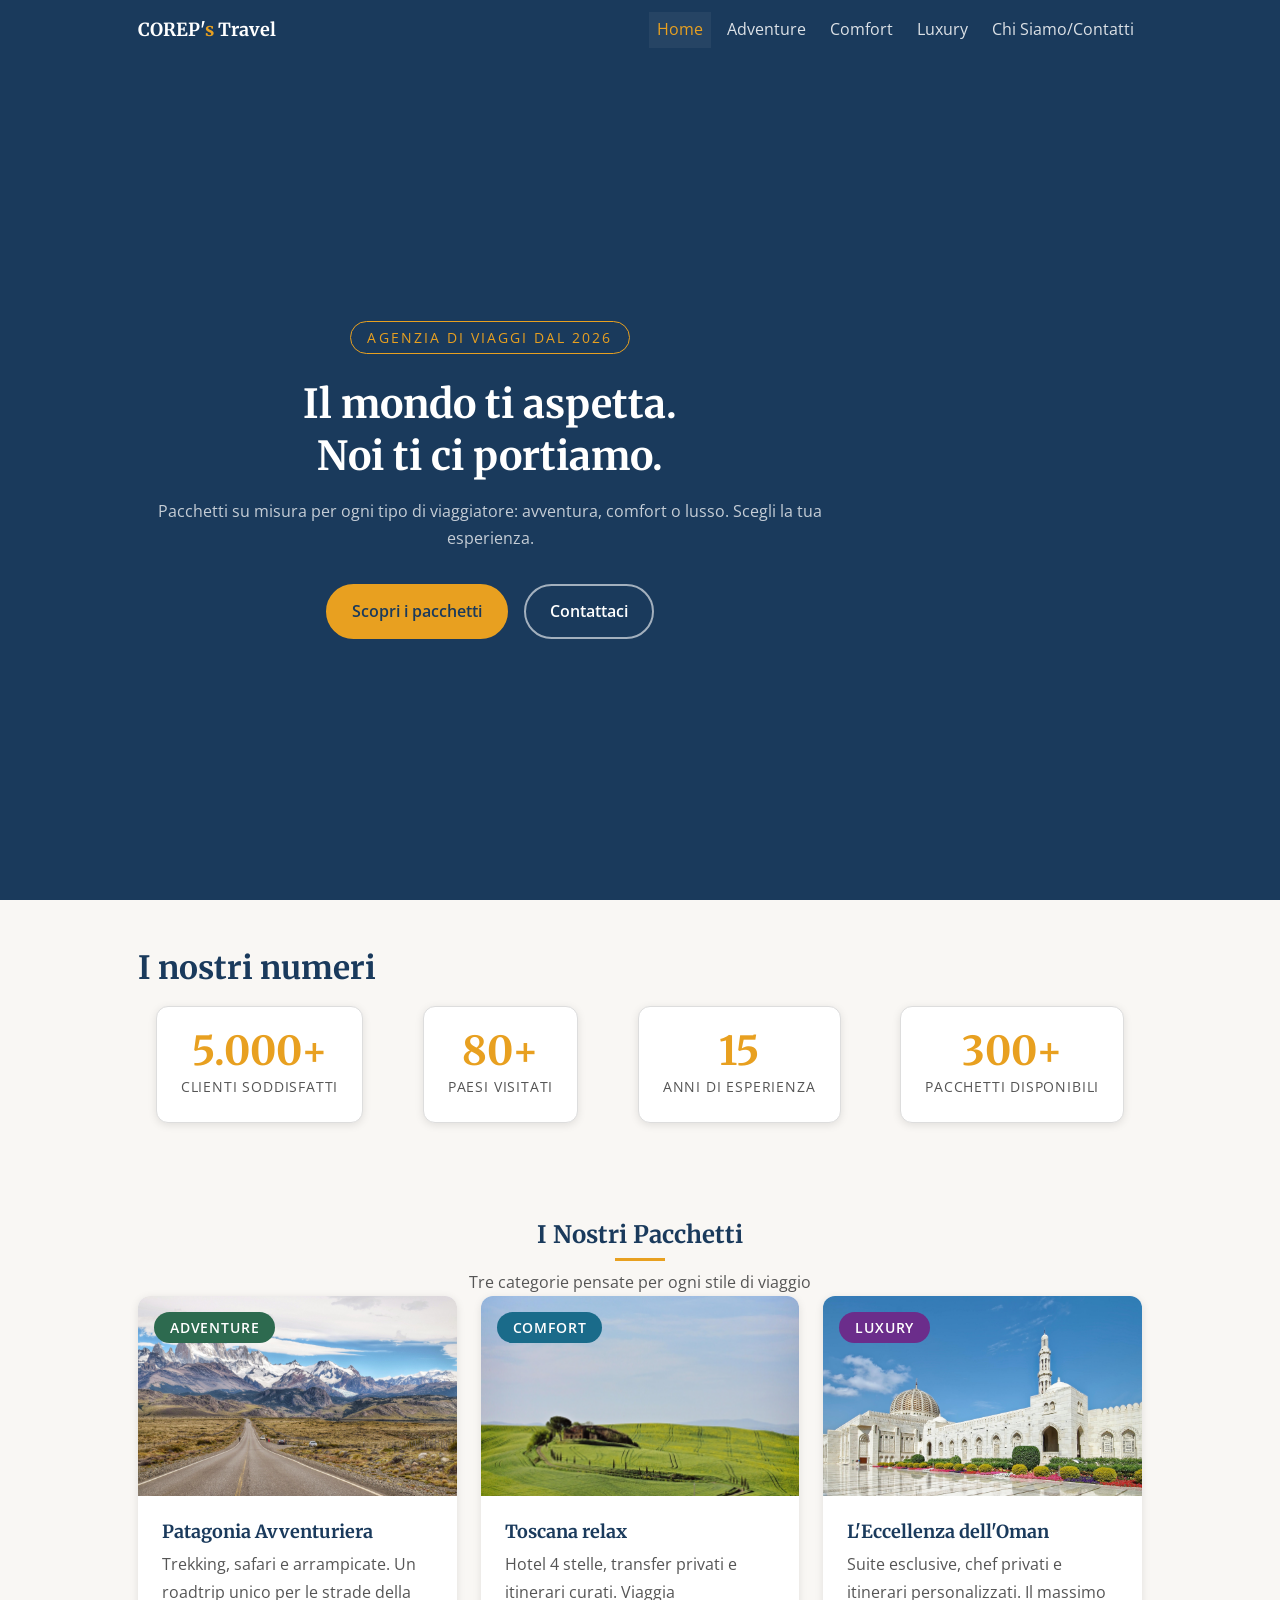
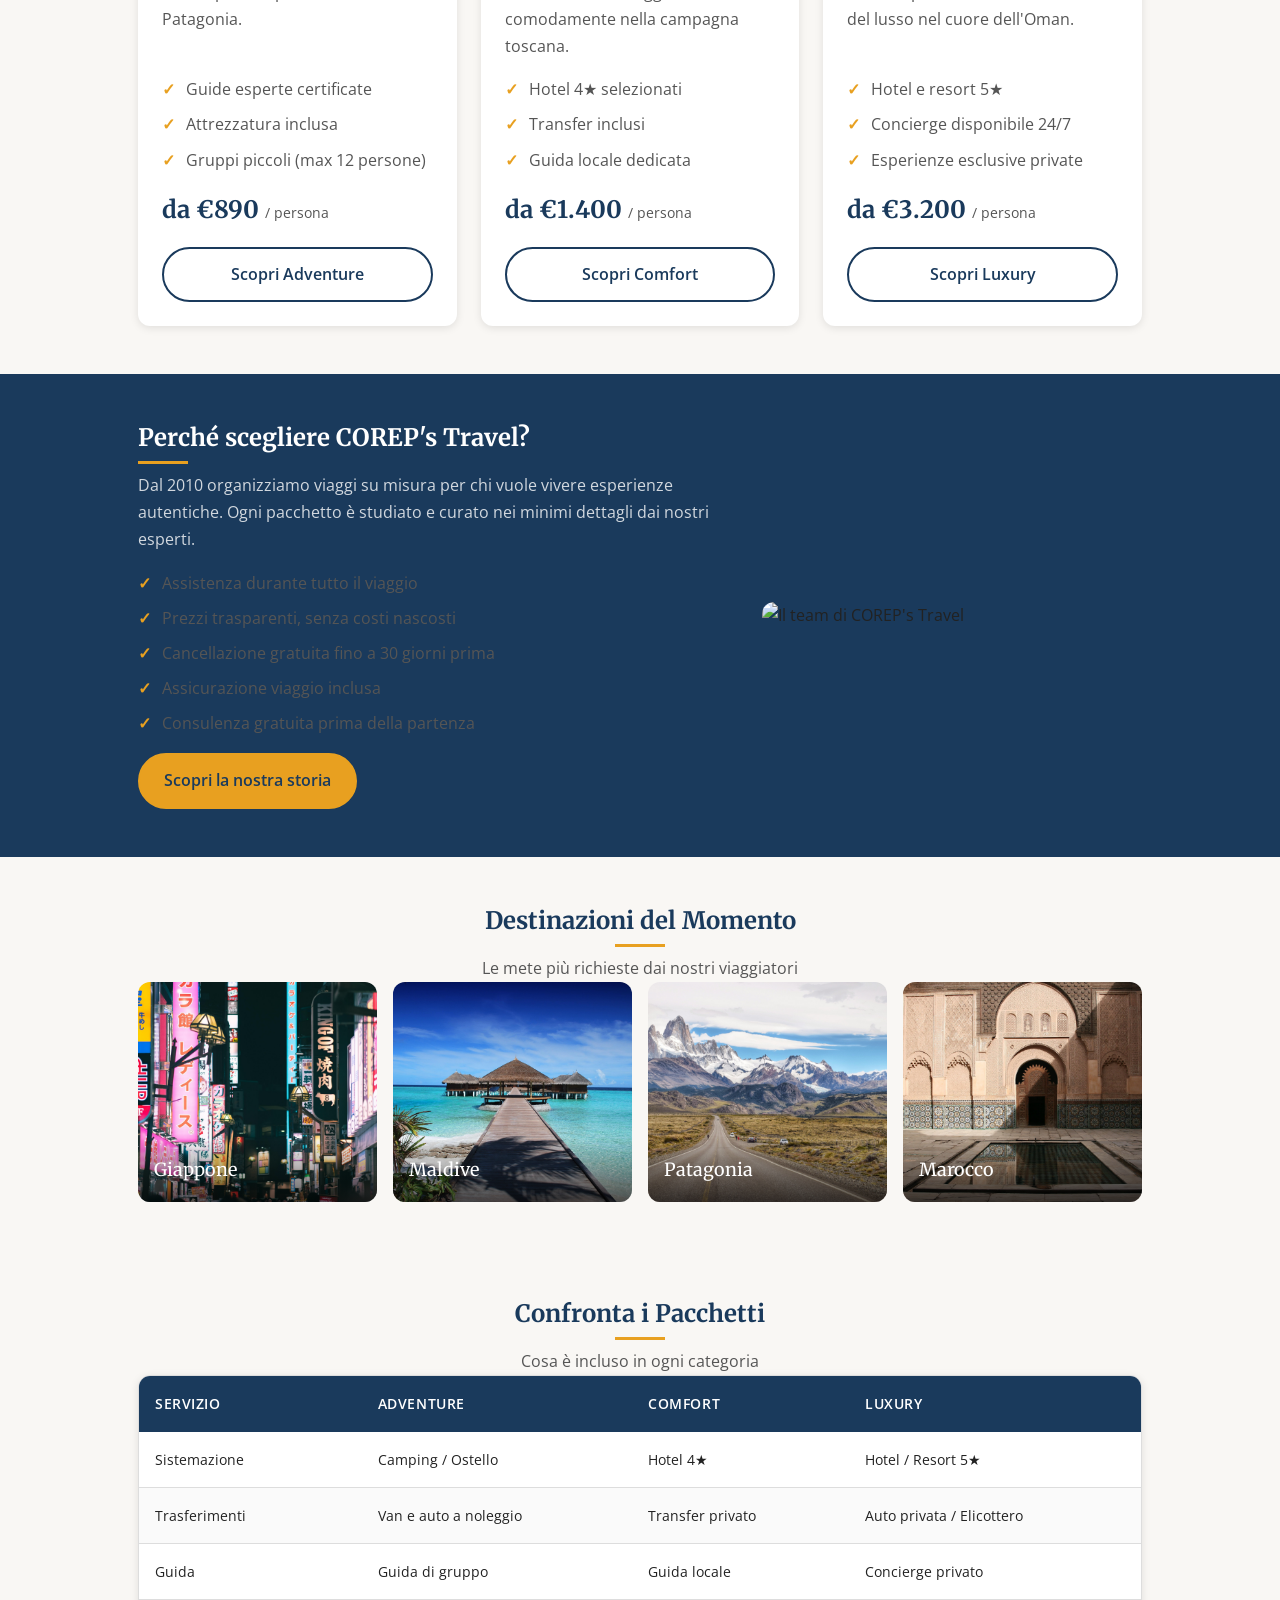
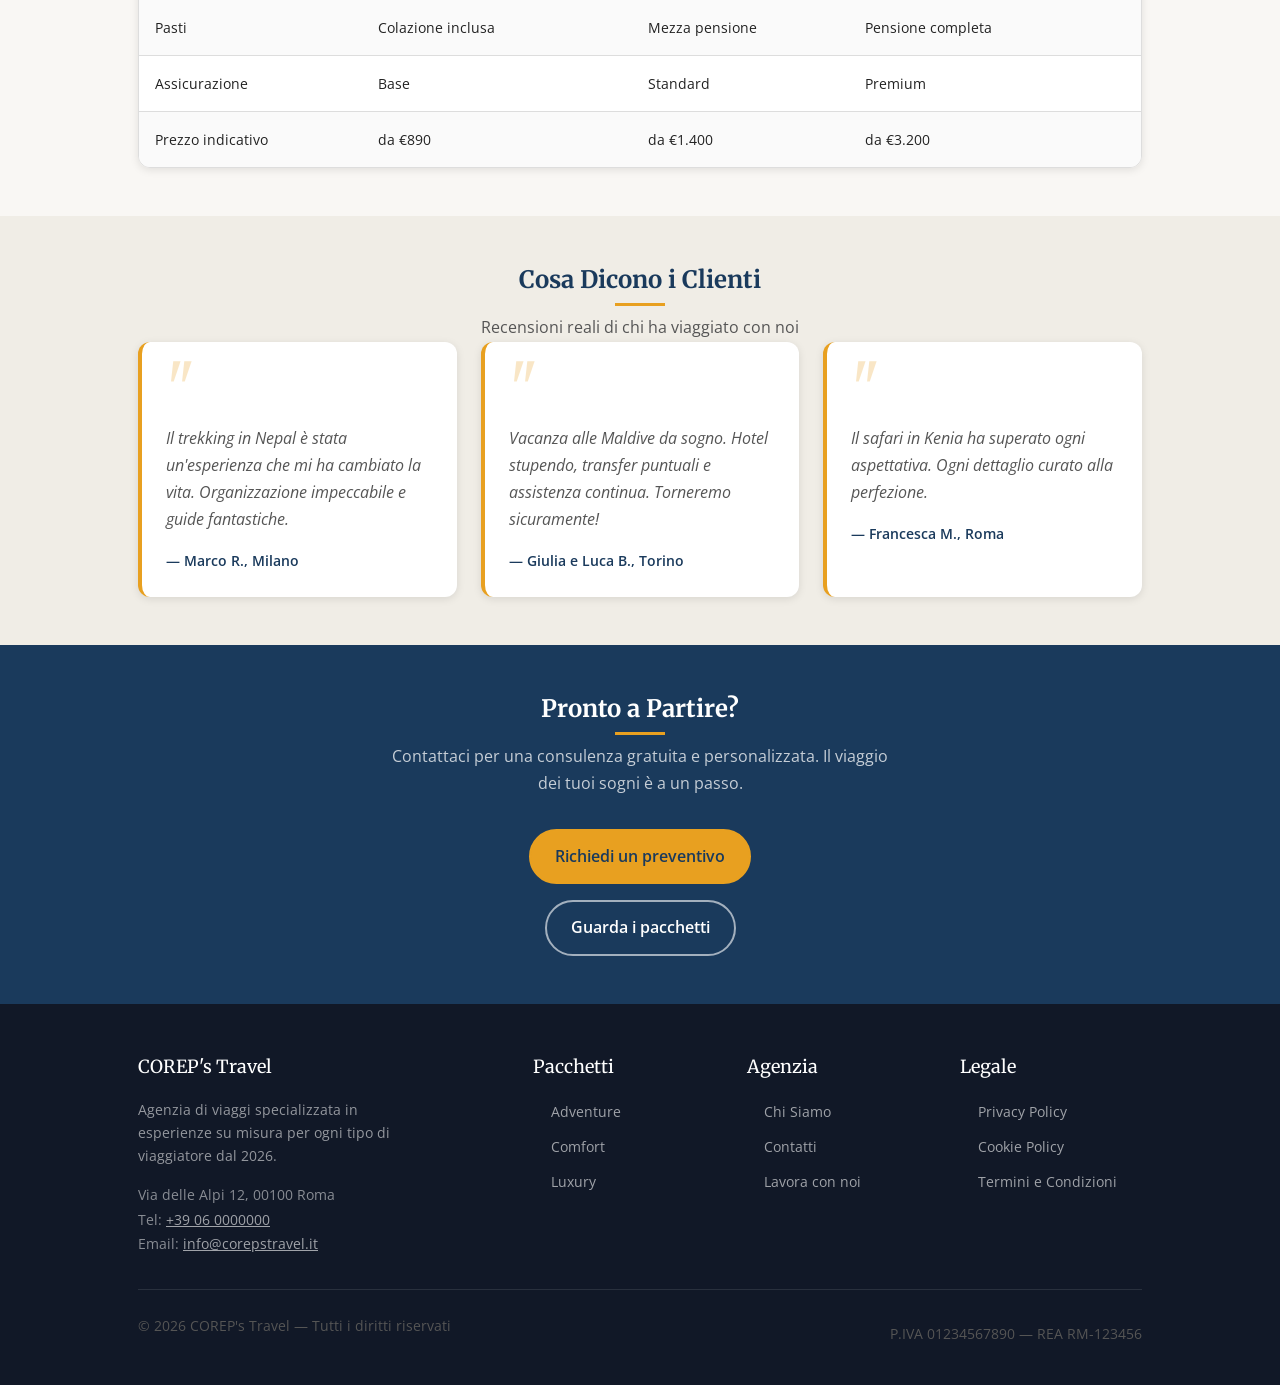
==== commit 47164c30: "Foto" ====
--- a/index.html
+++ b/index.html
@@ -24,8 +24,7 @@
         <a href="adventure.html"  class="navbar__link">Adventure</a>
         <a href="comfort.html"    class="navbar__link">Comfort</a>
         <a href="luxury.html"     class="navbar__link">Luxury</a>
-        <a href="about.html"      class="navbar__link">Chi Siamo</a>
-        <a href="contatti.html"   class="navbar__link">Contatti</a>
+        <a href="about.html"      class="navbar__link">Chi Siamo/Contatti</a>
       </nav>
 
       <!-- Hamburger mobile -->
@@ -51,7 +50,7 @@
     <!-- HERO -->
     <section class="hero" aria-label="Intestazione principale">
       <div class="hero__contenuto">
-        <span class="hero__etichetta">Agenzia di Viaggi dal 2010</span>
+        <span class="hero__etichetta">Agenzia di Viaggi dal 2026</span>
         <h1 class="hero__titolo">Il mondo ti aspetta.<br />Noi ti ci portiamo.</h1>
         <p class="hero__sottotitolo">
           Pacchetti su misura per ogni tipo di viaggiatore:
@@ -59,7 +58,7 @@
         </p>
         <div class="hero__bottoni">
           <a href="#pacchetti" class="bottone bottone--primario">Scopri i pacchetti</a>
-          <a href="contatti.html" class="bottone bottone--outline-chiaro">Contattaci</a>
+          <a href="about.html" class="bottone bottone--outline-chiaro">Contattaci</a>
         </div>
       </div>
       <!-- Video in loop come sfondo -->
@@ -67,7 +66,7 @@
           <video
             class="hero__video"
             src="media/index/loopvideo.mp4"
-            autoplaY
+            autoplay
             loop
             playsinline
           ></video>
@@ -118,7 +117,7 @@
           <article class="card">
             <div class="card__immagine-wrap">
               <img
-                src="images/adventure.jpg"
+                src="media/index/patagonia.jpg"
                 alt="Escursionisti su una montagna"
                 class="card__immagine"
                 loading="lazy"
@@ -128,10 +127,10 @@
               <span class="card__badge card__badge--adventure">Adventure</span>
             </div>
             <div class="card__corpo">
-              <h3 class="card__titolo">Spirito Avventuriero</h3>
+              <h3 class="card__titolo">Patagonia Avventuriera</h3>
               <p class="card__testo">
-                Trekking, safari e arrampicate. Per chi vuole
-                emozioni autentiche e paesaggi indimenticabili.
+                Trekking, safari e arrampicate. Un roadtrip unico per le strade
+              della Patagonia</legend>.
               </p>
               <ul class="lista-spunta">
                 <li>Guide esperte certificate</li>
@@ -151,7 +150,7 @@
           <article class="card">
             <div class="card__immagine-wrap">
               <img
-                src="images/comfort.jpg"
+                src="media/index/toscany.jpg"
                 alt="Hotel confortevole con vista sul mare"
                 class="card__immagine"
                 loading="lazy"
@@ -161,10 +160,10 @@
               <span class="card__badge card__badge--comfort">Comfort</span>
             </div>
             <div class="card__corpo">
-              <h3 class="card__titolo">Relax Senza Pensieri</h3>
+              <h3 class="card__titolo">Toscana relax </h3>
               <p class="card__testo">
                 Hotel 4 stelle, transfer privati e itinerari curati.
-                Viaggia comodamente senza rinunciare all'autenticità.
+                Viaggia comodamente nella campagna toscana.
               </p>
               <ul class="lista-spunta">
                 <li>Hotel 4★ selezionati</li>
@@ -184,7 +183,7 @@
           <article class="card">
             <div class="card__immagine-wrap">
               <img
-                src="images/luxury.jpg"
+                src="media/index/oman.jpg"
                 alt="Resort di lusso con piscina a sfioro"
                 class="card__immagine"
                 loading="lazy"
@@ -194,10 +193,10 @@
               <span class="card__badge card__badge--luxury">Luxury</span>
             </div>
             <div class="card__corpo">
-              <h3 class="card__titolo">L'Eccellenza del Viaggio</h3>
+              <h3 class="card__titolo">L'Eccellenza dell'Oman</h3>
               <p class="card__testo">
                 Suite esclusive, chef privati e itinerari personalizzati.
-                Il massimo del lusso in ogni dettaglio.
+                Il massimo del lusso nel cuore dell'Oman.
               </p>
               <ul class="lista-spunta">
                 <li>Hotel e resort 5★</li>
@@ -270,7 +269,7 @@
 
           <figure style="position: relative; border-radius: var(--raggio-lg); overflow: hidden; height: 220px;">
             <img
-              src="images/giappone.jpg"
+              src="media/index/tokyo.jpg"
               alt="Tokyo di notte"
               style="width: 100%; height: 100%; object-fit: cover;"
               loading="lazy"
@@ -287,7 +286,7 @@
 
           <figure style="position: relative; border-radius: var(--raggio-lg); overflow: hidden; height: 220px;">
             <img
-              src="images/maldive.jpg"
+              src="media/index/maldive.jpg"
               alt="Bungalow sulle Maldive"
               style="width: 100%; height: 100%; object-fit: cover;"
               loading="lazy"
@@ -304,7 +303,7 @@
 
           <figure style="position: relative; border-radius: var(--raggio-lg); overflow: hidden; height: 220px;">
             <img
-              src="images/patagonia.jpg"
+              src="media/index/patagonia.jpg"
               alt="Torres del Paine in Patagonia"
               style="width: 100%; height: 100%; object-fit: cover;"
               loading="lazy"
@@ -321,7 +320,7 @@
 
           <figure style="position: relative; border-radius: var(--raggio-lg); overflow: hidden; height: 220px;">
             <img
-              src="images/marocco.jpg"
+              src="media/index/marocco.jpg"
               alt="Medina di Marrakech"
               style="width: 100%; height: 100%; object-fit: cover;"
               loading="lazy"
@@ -369,7 +368,7 @@
               </tr>
               <tr>
                 <td>Trasferimenti</td>
-                <td>Mezzi pubblici</td>
+                <td>Van e auto a noleggio</td>
                 <td>Transfer privato</td>
                 <td>Auto privata / Elicottero</td>
               </tr>
@@ -475,7 +474,7 @@
           <p class="footer__titolo">COREP's Travel</p>
           <p style="font-size: var(--fs-piccolo); color: rgba(255,255,255,0.55); margin-bottom: var(--spazio-m); max-width: 260px;">
             Agenzia di viaggi specializzata in esperienze su misura
-            per ogni tipo di viaggiatore dal 2010.
+            per ogni tipo di viaggiatore dal 2026.
           </p>
           <address style="font-style: normal; font-size: var(--fs-piccolo); color: rgba(255,255,255,0.5); line-height: 1.8;">
             Via delle Alpi 12, 00100 Roma<br />
@@ -499,8 +498,8 @@
           <p class="footer__titolo">Agenzia</p>
           <ul class="footer__lista">
             <li><a href="about.html">Chi Siamo</a></li>
-            <li><a href="contatti.html">Contatti</a></li>
-            <li><a href="contatti.html">Lavora con noi</a></li>
+            <li><a href="about.html">Contatti</a></li>
+            <li><a href="about.html">Lavora con noi</a></li>
           </ul>
         </nav>
 
@@ -517,7 +516,7 @@
       </div>
 
       <div class="footer__basso">
-        <p>&copy; 2025 COREP's Travel — Tutti i diritti riservati</p>
+        <p>&copy; 2026 COREP's Travel — Tutti i diritti riservati</p>
         <p>P.IVA 01234567890 — REA RM-123456</p>
       </div>
 
--- a/style.css
+++ b/style.css
@@ -1,553 +1,1161 @@
-/* ================================================
-   style.css — COREP's Travel
-   Mobile First
-   ================================================ */
-
-@import url('https://fonts.googleapis.com/css2?family=Merriweather:wght@400;700&family=Open+Sans:wght@400;600&display=swap');
-
-/* ------------------------------------------------
-   VARIABILI
------------------------------------------------- */
-:root {
-  --colore-primario:     #1a3a5c;
-  --colore-secondario:   #2e6da4;
-  --colore-accento:      #e8a020;
-  --colore-sfondo:       #f9f7f4;
-  --colore-bianco:       #ffffff;
-  --colore-testo:        #222222;
-  --colore-testo-chiaro: #555555;
-  --colore-bordo:        #dddddd;
-  --colore-footer:       #111827;
-  --colore-adventure:    #2d6a4f;
-  --colore-comfort:      #1a6b8a;
-  --colore-luxury:       #6b2d8b;
-
-  --font-titoli: 'Merriweather', Georgia, serif;
-  --font-testo:  'Open Sans', Arial, sans-serif;
-
-  --fs-piccolo: 0.85rem;
-  --fs-base:    1rem;
-  --fs-medio:   1.125rem;
-  --fs-grande:  1.5rem;
-  --fs-xl:      2rem;
-  --fs-xxl:     2.5rem;
-
-  --spazio-xs:  0.25rem;
-  --spazio-s:   0.5rem;
-  --spazio-m:   1rem;
-  --spazio-l:   1.5rem;
-  --spazio-xl:  2rem;
-  --spazio-xxl: 3rem;
-
-  --raggio:        6px;
-  --raggio-lg:     12px;
-  --ombra:         0 2px 8px rgba(0, 0, 0, 0.10);
-  --transizione:   0.25s ease;
-  --max-larghezza: 1100px;
-  --altezza-nav:   60px;
-}
-
-/* ------------------------------------------------
-   RESET
------------------------------------------------- */
-*, *::before, *::after {
-  box-sizing: border-box;
-  margin: 0;
-  padding: 0;
-}
-
-html {
-  font-size: 16px;
-  scroll-behavior: smooth;
-}
-
-body {
-  font-family: var(--font-testo);
-  font-size: var(--fs-base);
-  color: var(--colore-testo);
-  background-color: var(--colore-sfondo);
-  line-height: 1.7;
-}
-
-img, video { max-width: 100%; height: auto; display: block; }
-ul, ol     { list-style: none; }
-a          { color: inherit; text-decoration: none; }
-table      { border-collapse: collapse; width: 100%; }
-
-button, input, select, textarea {
-  font-family: inherit;
-  font-size: inherit;
-}
-
-/* ------------------------------------------------
-   TIPOGRAFIA
------------------------------------------------- */
-h1, h2, h3, h4, h5, h6 {
-  font-family: var(--font-titoli);
-  color: var(--colore-primario);
-  line-height: 1.3;
-  margin-bottom: var(--spazio-m);
-}
-
-h1 { font-size: var(--fs-xl); }
-h2 { font-size: var(--fs-grande); }
-h3 { font-size: var(--fs-medio); }
-h4 { font-size: var(--fs-base); }
-
-p { margin-bottom: var(--spazio-m); color: var(--colore-testo-chiaro); }
-p:last-child { margin-bottom: 0; }
-strong { font-weight: 600; color: var(--colore-testo); }
-
-/* ------------------------------------------------
-   UTILITY
------------------------------------------------- */
-.contenitore {
-  width: 100%;
-  max-width: var(--max-larghezza);
-  margin: 0 auto;
-  padding: 0 var(--spazio-m);
-}
-
-.sezione { padding: var(--spazio-xxl) 0; }
-
-.sezione--scura { background-color: var(--colore-primario); }
-.sezione--scura h2,
-.sezione--scura h3,
-.sezione--scura h4 { color: var(--colore-bianco); }
-.sezione--scura p  { color: rgba(255, 255, 255, 0.8); }
-
-.titolo-sezione { font-size: var(--fs-grande); margin-bottom: var(--spazio-s); }
-.titolo-sezione::after {
-  content: '';
-  display: block;
-  width: 50px;
-  height: 3px;
-  background-color: var(--colore-accento);
-  margin-top: var(--spazio-s);
-}
-
-.sottotitolo-sezione {
-  font-size: var(--fs-base);
-  color: var(--colore-testo-chiaro);
-  margin-bottom: var(--spazio-xl);
-}
-
-.testo-centro { text-align: center; }
-.testo-centro .titolo-sezione::after { margin: var(--spazio-s) auto 0; }
-
-.testo-accento  { color: var(--colore-accento); }
-.testo-primario { color: var(--colore-primario); }
-.testo-bianco   { color: var(--colore-bianco); }
-
-.link { color: var(--colore-secondario); text-decoration: underline; transition: color var(--transizione); }
-.link:hover { color: var(--colore-accento); }
-
-.sr-only {
-  position: absolute;
-  width: 1px;
-  height: 1px;
-  padding: 0;
-  margin: -1px;
-  overflow: hidden;
-  clip: rect(0, 0, 0, 0);
-  white-space: nowrap;
-  border: 0;
-}
-
-/* ------------------------------------------------
-   NAVBAR
------------------------------------------------- */
-.navbar {
-  position: fixed;
-  top: 0; left: 0;
-  width: 100%;
-  height: var(--altezza-nav);
-  background-color: var(--colore-primario);
-  z-index: 100;
-  display: flex;
-  align-items: center;
-}
-
-.navbar__interno {
-  display: flex;
-  align-items: center;
-  justify-content: space-between;
-  width: 100%;
-  max-width: var(--max-larghezza);
-  margin: 0 auto;
-  padding: 0 var(--spazio-m);
-}
-
-.navbar__logo { font-family: var(--font-titoli); font-size: var(--fs-medio); color: var(--colore-bianco); font-weight: 700; }
-.navbar__logo span { color: var(--colore-accento); }
-
-.navbar__menu {
-  display: none;
-  flex-direction: column;
-  position: absolute;
-  top: var(--altezza-nav);
-  left: 0;
-  width: 100%;
-  background-color: var(--colore-primario);
-  padding: var(--spazio-m) 0;
-  border-top: 1px solid rgba(255, 255, 255, 0.15);
-}
-.navbar__menu.aperto { display: flex; }
-
-.navbar__link {
-  color: rgba(255, 255, 255, 0.85);
-  font-size: var(--fs-base);
-  padding: var(--spazio-s) var(--spazio-m);
-  transition: color var(--transizione), background-color var(--transizione);
-}
-.navbar__link:hover,
-.navbar__link.attivo {
-  color: var(--colore-accento);
-  background-color: rgba(255, 255, 255, 0.05);
-}
-
-.navbar__hamburger {
-  display: flex;
-  flex-direction: column;
-  gap: 5px;
-  background: none;
-  border: none;
-  cursor: pointer;
-  padding: var(--spazio-s);
-}
-.navbar__hamburger span {
-  display: block;
-  width: 24px;
-  height: 2px;
-  background-color: var(--colore-bianco);
-  border-radius: 2px;
-  transition: transform var(--transizione), opacity var(--transizione);
-}
-.navbar__hamburger.aperto span:nth-child(1) { transform: translateY(7px) rotate(45deg); }
-.navbar__hamburger.aperto span:nth-child(2) { opacity: 0; }
-.navbar__hamburger.aperto span:nth-child(3) { transform: translateY(-7px) rotate(-45deg); }
-
-/* ------------------------------------------------
-   HERO (con video)
------------------------------------------------- */
-.hero {
-  position: relative;
-  min-height: 100vh;
-  background-color: var(--colore-primario);
-  display: flex;
-  align-items: center;
-  justify-content: center;
-  text-align: center;
-  padding: calc(var(--altezza-nav) + var(--spazio-xxl)) var(--spazio-m) var(--spazio-xxl);
-}
-
-.hero__video-wrap { position: absolute; inset: 0; z-index: 0; overflow: hidden; }
-.hero__video      { width: 100%; height: 100%; object-fit: cover; }
-.hero__video-overlay { position: absolute; inset: 0; background-color: rgba(10, 30, 50, 0.6); }
-
-.hero__contenuto { position: relative; z-index: 1; max-width: 680px; }
-
-.hero__etichetta {
-  display: inline-block;
-  font-size: var(--fs-piccolo);
-  letter-spacing: 0.15em;
-  text-transform: uppercase;
-  color: var(--colore-accento);
-  border: 1px solid var(--colore-accento);
-  padding: var(--spazio-xs) var(--spazio-m);
-  border-radius: 99px;
-  margin-bottom: var(--spazio-l);
-}
-
-.hero__titolo    { font-size: var(--fs-xl); color: var(--colore-bianco); margin-bottom: var(--spazio-m); }
-.hero__sottotitolo { font-size: var(--fs-base); color: rgba(255, 255, 255, 0.75); margin-bottom: var(--spazio-xl); }
-.hero__bottoni   { display: flex; flex-direction: column; gap: var(--spazio-m); align-items: center; }
-
-/* ------------------------------------------------
-   PAGE HEADER (pagine interne)
------------------------------------------------- */
-.page-header {
-  background-color: var(--colore-primario);
-  padding: calc(var(--altezza-nav) + var(--spazio-xxl)) var(--spazio-m) var(--spazio-xxl);
-  text-align: center;
-}
-.page-header__contenuto { max-width: 680px; margin: 0 auto; }
-.page-header__titolo    { color: var(--colore-bianco); font-size: var(--fs-xl); margin-bottom: var(--spazio-m); }
-.page-header__sottotitolo { color: rgba(255, 255, 255, 0.75); font-size: var(--fs-base); }
-
-.breadcrumb {
-  display: flex;
-  justify-content: center;
-  align-items: center;
-  gap: var(--spazio-s);
-  font-size: var(--fs-piccolo);
-  color: rgba(255, 255, 255, 0.5);
-  margin-bottom: var(--spazio-l);
-  flex-wrap: wrap;
-}
-.breadcrumb a { color: rgba(255, 255, 255, 0.6); transition: color var(--transizione); }
-.breadcrumb a:hover { color: var(--colore-accento); }
-.breadcrumb span    { color: var(--colore-accento); }
-
-/* ------------------------------------------------
-   LAYOUT
------------------------------------------------- */
-.griglia-pacchetti { display: grid; grid-template-columns: 1fr; gap: var(--spazio-l); }
-.griglia-galleria  { display: grid; grid-template-columns: 1fr; gap: var(--spazio-m); }
-.griglia-team      { display: grid; grid-template-columns: 1fr; gap: var(--spazio-l); }
-
-.layout-due-colonne { display: flex; flex-direction: column; gap: var(--spazio-xl); }
-
-.barra-stats { display: flex; flex-direction: column; gap: var(--spazio-l); align-items: center; text-align: center; }
-
-/* ------------------------------------------------
-   FOOTER
------------------------------------------------- */
-.footer {
-  background-color: var(--colore-footer);
-  color: rgba(255, 255, 255, 0.7);
-  padding: var(--spazio-xxl) 0 var(--spazio-xl);
-}
-.footer__griglia { display: grid; grid-template-columns: 1fr; gap: var(--spazio-xl); margin-bottom: var(--spazio-xl); }
-.footer__basso {
-  border-top: 1px solid rgba(255, 255, 255, 0.1);
-  padding-top: var(--spazio-l);
-  text-align: center;
-  font-size: var(--fs-piccolo);
-  color: rgba(255, 255, 255, 0.4);
-}
-.footer__titolo { color: var(--colore-bianco); font-size: var(--fs-medio); margin-bottom: var(--spazio-m); font-family: var(--font-titoli); }
-.footer__lista  { list-style: none; display: flex; flex-direction: column; gap: var(--spazio-s); }
-.footer__lista a { color: rgba(255, 255, 255, 0.6); font-size: var(--fs-piccolo); transition: color var(--transizione); }
-.footer__lista a:hover { color: var(--colore-accento); }
-.footer__lista a::before { content: '→ '; opacity: 0; transition: opacity var(--transizione); }
-.footer__lista a:hover::before { opacity: 1; }
-
-/* ------------------------------------------------
-   BOTTONI
------------------------------------------------- */
-.bottone {
-  display: inline-block;
-  padding: 0.75rem 1.5rem;
-  border-radius: 99px;
-  font-size: var(--fs-base);
-  font-weight: 600;
-  cursor: pointer;
-  border: 2px solid transparent;
-  text-align: center;
-  transition: background-color var(--transizione), color var(--transizione),
-              border-color var(--transizione), transform var(--transizione);
-  text-decoration: none;
-}
-.bottone:hover { transform: translateY(-2px); }
-
-.bottone--primario { background-color: var(--colore-accento); color: var(--colore-primario); border-color: var(--colore-accento); }
-.bottone--primario:hover { background-color: #c98010; border-color: #c98010; }
-
-.bottone--outline-chiaro { background-color: transparent; color: var(--colore-bianco); border-color: rgba(255, 255, 255, 0.6); }
-.bottone--outline-chiaro:hover { background-color: rgba(255, 255, 255, 0.1); border-color: var(--colore-bianco); }
-
-.bottone--outline-scuro { background-color: transparent; color: var(--colore-primario); border-color: var(--colore-primario); }
-.bottone--outline-scuro:hover { background-color: var(--colore-primario); color: var(--colore-bianco); }
-
-/* ------------------------------------------------
-   CARD
------------------------------------------------- */
-.card {
-  background-color: var(--colore-bianco);
-  border-radius: var(--raggio-lg);
-  overflow: hidden;
-  box-shadow: var(--ombra);
-  transition: transform var(--transizione), box-shadow var(--transizione);
-  display: flex;
-  flex-direction: column;
-}
-.card:hover { transform: translateY(-4px); box-shadow: 0 6px 20px rgba(0, 0, 0, 0.15); }
-
-.card__immagine-wrap { position: relative; overflow: hidden; }
-.card__immagine { width: 100%; height: 200px; object-fit: cover; transition: transform 0.4s ease; }
-.card:hover .card__immagine { transform: scale(1.04); }
-
-.card__badge {
-  position: absolute;
-  top: var(--spazio-m); left: var(--spazio-m);
-  padding: var(--spazio-xs) var(--spazio-m);
-  border-radius: 99px;
-  font-size: var(--fs-piccolo);
-  font-weight: 600;
-  letter-spacing: 0.06em;
-  text-transform: uppercase;
-  color: var(--colore-bianco);
-}
-.card__badge--adventure { background-color: var(--colore-adventure); }
-.card__badge--comfort   { background-color: var(--colore-comfort); }
-.card__badge--luxury    { background-color: var(--colore-luxury); }
-
-.card__corpo  { padding: var(--spazio-l); flex: 1; display: flex; flex-direction: column; }
-.card__titolo { font-size: var(--fs-medio); margin-bottom: var(--spazio-s); color: var(--colore-primario); }
-.card__testo  { font-size: var(--fs-base); color: var(--colore-testo-chiaro); flex: 1; margin-bottom: var(--spazio-m); }
-.card__prezzo { font-family: var(--font-titoli); font-size: var(--fs-grande); font-weight: 700; color: var(--colore-primario); margin-bottom: var(--spazio-m); }
-.card__prezzo small { font-family: var(--font-testo); font-size: var(--fs-piccolo); font-weight: 400; color: var(--colore-testo-chiaro); }
-
-/* ------------------------------------------------
-   BADGE
------------------------------------------------- */
-.badge { display: inline-block; padding: 2px 10px; border-radius: 99px; font-size: var(--fs-piccolo); font-weight: 600; letter-spacing: 0.06em; text-transform: uppercase; }
-.badge--adventure { background-color: rgba(45, 106, 79, 0.12);  color: var(--colore-adventure); }
-.badge--comfort   { background-color: rgba(26, 107, 138, 0.12); color: var(--colore-comfort); }
-.badge--luxury    { background-color: rgba(107, 45, 139, 0.12); color: var(--colore-luxury); }
-
-/* ------------------------------------------------
-   LISTE
------------------------------------------------- */
-.lista-spunta { list-style: none; display: flex; flex-direction: column; gap: var(--spazio-s); margin-bottom: var(--spazio-m); }
-.lista-spunta li { font-size: var(--fs-base); color: var(--colore-testo-chiaro); padding-left: 1.5rem; position: relative; }
-.lista-spunta li::before { content: '✓'; position: absolute; left: 0; color: var(--colore-accento); font-weight: 700; }
-
-.lista-pallino { list-style: disc; padding-left: var(--spazio-l); display: flex; flex-direction: column; gap: var(--spazio-xs); }
-.lista-pallino li { font-size: var(--fs-base); color: var(--colore-testo-chiaro); }
-
-.lista-numerata { list-style: decimal; padding-left: var(--spazio-l); display: flex; flex-direction: column; gap: var(--spazio-xs); }
-.lista-numerata li { font-size: var(--fs-base); color: var(--colore-testo-chiaro); }
-
-/* ------------------------------------------------
-   ASIDE
------------------------------------------------- */
-.aside-consiglio {
-  margin-top: var(--spazio-xl);
-  background-color: #eef4fb;
-  border-left: 4px solid var(--colore-secondario);
-  border-radius: 0 var(--raggio-lg) var(--raggio-lg) 0;
-  padding: var(--spazio-l) var(--spazio-xl);
-  display: flex;
-  flex-direction: column;
-  gap: var(--spazio-m);
-}
-.aside-consiglio__titolo { font-size: var(--fs-medio); color: var(--colore-primario); margin-bottom: 0; }
-.aside-consiglio__titolo::after { display: none; }
-
-/* ------------------------------------------------
-   TABELLA
------------------------------------------------- */
-.tabella-wrap { overflow-x: auto; border-radius: var(--raggio-lg); border: 1px solid var(--colore-bordo); box-shadow: var(--ombra); }
-.tabella { width: 100%; border-collapse: collapse; background-color: var(--colore-bianco); font-size: var(--fs-piccolo); }
-.tabella thead { background-color: var(--colore-primario); }
-.tabella thead th { padding: var(--spazio-m); text-align: left; font-weight: 600; letter-spacing: 0.04em; text-transform: uppercase; font-size: var(--fs-piccolo); color: var(--colore-bianco); }
-.tabella tbody tr { border-bottom: 1px solid var(--colore-bordo); transition: background-color var(--transizione); }
-.tabella tbody tr:nth-child(even) { background-color: rgba(0, 0, 0, 0.02); }
-.tabella tbody tr:last-child      { border-bottom: none; }
-.tabella tbody tr:hover           { background-color: rgba(46, 109, 164, 0.06); }
-.tabella tbody td { padding: var(--spazio-m); color: var(--colore-testo); vertical-align: middle; }
-
-/* ------------------------------------------------
-   FORM
------------------------------------------------- */
-.form       { display: flex; flex-direction: column; gap: var(--spazio-l); }
-.form__riga { display: flex; flex-direction: column; gap: var(--spazio-l); }
-.form__gruppo { display: flex; flex-direction: column; gap: var(--spazio-xs); }
-
-.form__etichetta { font-size: var(--fs-piccolo); font-weight: 600; color: var(--colore-primario); letter-spacing: 0.03em; }
-.form__etichetta::after { content: ' *'; color: var(--colore-accento); font-size: var(--fs-piccolo); }
-.form__etichetta--opzionale::after { content: ' (opzionale)'; font-weight: 400; color: var(--colore-testo-chiaro); }
-
-.form__input,
-.form__select,
-.form__textarea {
-  padding: 0.65rem var(--spazio-m);
-  border: 2px solid var(--colore-bordo);
-  border-radius: var(--raggio);
-  font-size: var(--fs-base);
-  color: var(--colore-testo);
-  background-color: var(--colore-bianco);
-  transition: border-color var(--transizione), box-shadow var(--transizione);
-  outline: none;
-}
-.form__input:focus,
-.form__select:focus,
-.form__textarea:focus { border-color: var(--colore-secondario); box-shadow: 0 0 0 3px rgba(46, 109, 164, 0.15); }
-.form__input:valid                           { border-color: #2d6a4f; }
-.form__input:invalid:not(:placeholder-shown) { border-color: #c0392b; }
-.form__textarea { resize: vertical; min-height: 120px; }
-
-.form__check { display: flex; align-items: center; gap: var(--spazio-s); cursor: pointer; font-size: var(--fs-base); color: var(--colore-testo-chiaro); }
-.form__check input[type="checkbox"],
-.form__check input[type="radio"] { width: 18px; height: 18px; accent-color: var(--colore-secondario); cursor: pointer; }
-
-/* ------------------------------------------------
-   STAT CARD
------------------------------------------------- */
-.stat-card { background-color: var(--colore-bianco); border-radius: var(--raggio-lg); padding: var(--spazio-l); text-align: center; box-shadow: var(--ombra); border: 1px solid var(--colore-bordo); }
-.stat-card__numero  { font-family: var(--font-titoli); font-size: var(--fs-xxl); font-weight: 700; color: var(--colore-accento); line-height: 1; margin-bottom: var(--spazio-xs); }
-.stat-card__etichetta { font-size: var(--fs-piccolo); color: var(--colore-testo-chiaro); text-transform: uppercase; letter-spacing: 0.06em; }
-
-/* ------------------------------------------------
-   TESTIMONIAL
------------------------------------------------- */
-.testimonial { background-color: var(--colore-bianco); border-radius: var(--raggio-lg); padding: var(--spazio-l); box-shadow: var(--ombra); border-left: 4px solid var(--colore-accento); }
-.testimonial::before { content: '"'; font-family: var(--font-titoli); font-size: 4rem; color: var(--colore-accento); opacity: 0.25; display: block; line-height: 0.8; margin-bottom: var(--spazio-s); }
-.testimonial__testo  { font-style: italic; color: var(--colore-testo-chiaro); margin-bottom: var(--spazio-m); }
-.testimonial__autore { font-weight: 600; font-size: var(--fs-piccolo); color: var(--colore-primario); }
-
-/* ------------------------------------------------
-   TEAM CARD
------------------------------------------------- */
-.team-card { background-color: var(--colore-bianco); border-radius: var(--raggio-lg); padding: var(--spazio-l); text-align: center; box-shadow: var(--ombra); border: 1px solid var(--colore-bordo); }
-.team-card__foto { width: 90px; height: 90px; border-radius: 50%; object-fit: cover; margin: 0 auto var(--spazio-m); border: 3px solid var(--colore-accento); }
-.team-card__nome { font-size: var(--fs-medio); margin-bottom: var(--spazio-xs); color: var(--colore-primario); }
-.team-card__ruolo { font-size: var(--fs-piccolo); color: var(--colore-testo-chiaro); text-transform: uppercase; letter-spacing: 0.06em; }
-
-/* ------------------------------------------------
-   MEDIA QUERY — TABLET (min 768px)
------------------------------------------------- */
-@media (min-width: 768px) {
-  h1 { font-size: var(--fs-xxl); }
-  h2 { font-size: var(--fs-xl); }
-
-  .contenitore { padding: 0 var(--spazio-xl); }
-
-  .navbar__menu {
-    display: flex !important;
-    flex-direction: row;
-    position: static;
-    width: auto;
-    background-color: transparent;
-    padding: 0;
-    border-top: none;
-    gap: var(--spazio-s);
-    align-items: center;
-  }
-  .navbar__hamburger { display: none; }
-  .navbar__link      { padding: var(--spazio-xs) var(--spazio-s); }
-
-  .hero__titolo  { font-size: var(--fs-xxl); }
-  .hero__bottoni { flex-direction: row; justify-content: center; }
-
-  .griglia-pacchetti { grid-template-columns: repeat(2, 1fr); }
-  .griglia-galleria  { grid-template-columns: repeat(2, 1fr); }
-  .griglia-team      { grid-template-columns: repeat(2, 1fr); }
-  .footer__griglia   { grid-template-columns: repeat(2, 1fr); }
-
-  .barra-stats { flex-direction: row; justify-content: space-around; flex-wrap: wrap; }
-
-  .form__riga { flex-direction: row; }
-  .form__riga .form__gruppo { flex: 1; }
-
-  .layout-due-colonne          { flex-direction: row; align-items: center; }
-  .layout-due-colonne__testo   { flex: 1; }
-  .layout-due-colonne__immagine { flex: 0 0 380px; }
-}
-
-/* ------------------------------------------------
-   MEDIA QUERY — DESKTOP (min 1024px)
------------------------------------------------- */
-@media (min-width: 1024px) {
-  .contenitore     { padding: 0 var(--spazio-xxl); }
-  .navbar__interno { padding: 0 var(--spazio-xxl); }
-
-  .griglia-pacchetti { grid-template-columns: repeat(3, 1fr); }
-  .griglia-galleria  { grid-template-columns: repeat(4, 1fr); }
-  .griglia-team      { grid-template-columns: repeat(4, 1fr); }
-  .footer__griglia   { grid-template-columns: 2fr 1fr 1fr 1fr; }
-
-  .footer__basso { display: flex; justify-content: space-between; align-items: center; text-align: left; }
-}
+/* ================================================
+   base.css
+   COREP's Travel — Variabili, Reset, Tipografia
+   Mobile First
+   ================================================ */
+
+/* Google Fonts */
+@import url('https://fonts.googleapis.com/css2?family=Merriweather:wght@400;700&family=Open+Sans:wght@400;600&display=swap');
+
+/* --- VARIABILI CSS --- */
+:root {
+  /* Colori */
+  --colore-primario:     #1a3a5c;
+  --colore-secondario:   #2e6da4;
+  --colore-accento:      #e8a020;
+  --colore-sfondo:       #f9f7f4;
+  --colore-bianco:       #ffffff;
+  --colore-testo:        #222222;
+  --colore-testo-chiaro: #555555;
+  --colore-bordo:        #dddddd;
+  --colore-footer:       #111827;
+
+  /* Categorie pacchetti */
+  --colore-adventure: #2d6a4f;
+  --colore-comfort:   #1a6b8a;
+  --colore-luxury:    #6b2d8b;
+
+  /* Font */
+  --font-titoli: 'Merriweather', Georgia, serif;
+  --font-testo:  'Open Sans', Arial, sans-serif;
+
+  /* Dimensioni font */
+  --fs-piccolo:  0.85rem;
+  --fs-base:     1rem;
+  --fs-medio:    1.125rem;
+  --fs-grande:   1.5rem;
+  --fs-xl:       2rem;
+  --fs-xxl:      2.5rem;
+
+  /* Spaziatura */
+  --spazio-xs:  0.25rem;
+  --spazio-s:   0.5rem;
+  --spazio-m:   1rem;
+  --spazio-l:   1.5rem;
+  --spazio-xl:  2rem;
+  --spazio-xxl: 3rem;
+
+  /* Bordi */
+  --raggio:    6px;
+  --raggio-lg: 12px;
+
+  /* Ombra */
+  --ombra: 0 2px 8px rgba(0, 0, 0, 0.10);
+
+  /* Transizione */
+  --transizione: 0.25s ease;
+
+  /* Larghezza massima contenuto */
+  --max-larghezza: 1100px;
+
+  /* Altezza navbar */
+  --altezza-nav: 60px;
+}
+
+/* --- RESET --- */
+*, *::before, *::after {
+  box-sizing: border-box;
+  margin: 0;
+  padding: 0;
+}
+
+html {
+  font-size: 16px;
+  scroll-behavior: smooth;
+}
+
+body {
+  font-family: var(--font-testo);
+  font-size: var(--fs-base);
+  color: var(--colore-testo);
+  background-color: var(--colore-sfondo);
+  line-height: 1.7;
+}
+
+img, video {
+  max-width: 100%;
+  height: auto;
+  display: block;
+}
+
+ul, ol {
+  list-style: none;
+}
+
+a {
+  color: inherit;
+  text-decoration: none;
+}
+
+button, input, select, textarea {
+  font-family: inherit;
+  font-size: inherit;
+}
+
+table {
+  border-collapse: collapse;
+  width: 100%;
+}
+
+/* --- TIPOGRAFIA --- */
+h1, h2, h3, h4, h5, h6 {
+  font-family: var(--font-titoli);
+  color: var(--colore-primario);
+  line-height: 1.3;
+  margin-bottom: var(--spazio-m);
+}
+
+h1 { font-size: var(--fs-xl); }
+h2 { font-size: var(--fs-grande); }
+h3 { font-size: var(--fs-medio); }
+h4 { font-size: var(--fs-base); }
+
+p {
+  margin-bottom: var(--spazio-m);
+  color: var(--colore-testo-chiaro);
+}
+
+p:last-child {
+  margin-bottom: 0;
+}
+
+strong {
+  font-weight: 600;
+  color: var(--colore-testo);
+}
+
+/* --- CLASSI UTILITY --- */
+
+/* Contenitore centrato */
+.contenitore {
+  width: 100%;
+  max-width: var(--max-larghezza);
+  margin: 0 auto;
+  padding: 0 var(--spazio-m);
+}
+
+/* Sezione generica */
+.sezione {
+  padding: var(--spazio-xxl) 0;
+}
+
+/* Sezione su sfondo scuro */
+.sezione--scura {
+  background-color: var(--colore-primario);
+}
+
+.sezione--scura h2,
+.sezione--scura h3,
+.sezione--scura h4 {
+  color: var(--colore-bianco);
+}
+
+.sezione--scura p {
+  color: rgba(255, 255, 255, 0.8);
+}
+
+/* Titolo di sezione */
+.titolo-sezione {
+  font-size: var(--fs-grande);
+  margin-bottom: var(--spazio-s);
+}
+
+/* Sottotitolo di sezione */
+.sottotitolo-sezione {
+  font-size: var(--fs-base);
+  color: var(--colore-testo-chiaro);
+  margin-bottom: var(--spazio-xl);
+}
+
+/* Decorazione sotto il titolo */
+.titolo-sezione::after {
+  content: '';
+  display: block;
+  width: 50px;
+  height: 3px;
+  background-color: var(--colore-accento);
+  margin-top: var(--spazio-s);
+}
+
+/* Testo centrato */
+.testo-centro {
+  text-align: center;
+}
+
+.testo-centro .titolo-sezione::after {
+  margin: var(--spazio-s) auto 0;
+}
+
+/* Colori testo utility */
+.testo-accento  { color: var(--colore-accento); }
+.testo-primario { color: var(--colore-primario); }
+.testo-bianco   { color: var(--colore-bianco); }
+/* ================================================
+   layout.css
+   COREP's Travel — Struttura, Flexbox, Grid
+   Mobile First
+   ================================================ */
+
+/* --- NAVBAR --- */
+.navbar {
+  position: fixed;
+  top: 0;
+  left: 0;
+  width: 100%;
+  height: var(--altezza-nav);
+  background-color: var(--colore-primario);
+  z-index: 100;
+  display: flex;
+  align-items: center;
+}
+
+.navbar__interno {
+  display: flex;
+  align-items: center;
+  justify-content: space-between;
+  width: 100%;
+  max-width: var(--max-larghezza);
+  margin: 0 auto;
+  padding: 0 var(--spazio-m);
+}
+
+.navbar__logo {
+  font-family: var(--font-titoli);
+  font-size: var(--fs-medio);
+  color: var(--colore-bianco);
+  font-weight: 700;
+}
+
+.navbar__logo span {
+  color: var(--colore-accento);
+}
+
+/* Menu — nascosto su mobile, visibile da tablet */
+.navbar__menu {
+  display: none;
+  flex-direction: column;
+  position: absolute;
+  top: var(--altezza-nav);
+  left: 0;
+  width: 100%;
+  background-color: var(--colore-primario);
+  padding: var(--spazio-m) 0;
+  border-top: 1px solid rgba(255,255,255,0.15);
+}
+
+.navbar__menu.aperto {
+  display: flex;
+}
+
+.navbar__link {
+  color: rgba(255, 255, 255, 0.85);
+  font-size: var(--fs-base);
+  padding: var(--spazio-s) var(--spazio-m);
+  transition: color var(--transizione), background-color var(--transizione);
+}
+
+.navbar__link:hover,
+.navbar__link.attivo {
+  color: var(--colore-accento);
+  background-color: rgba(255,255,255,0.05);
+}
+
+/* Pulsante hamburger */
+.navbar__hamburger {
+  display: flex;
+  flex-direction: column;
+  gap: 5px;
+  background: none;
+  border: none;
+  cursor: pointer;
+  padding: var(--spazio-s);
+}
+
+.navbar__hamburger span {
+  display: block;
+  width: 24px;
+  height: 2px;
+  background-color: var(--colore-bianco);
+  border-radius: 2px;
+  transition: transform var(--transizione), opacity var(--transizione);
+}
+
+.navbar__hamburger.aperto span:nth-child(1) {
+  transform: translateY(7px) rotate(45deg);
+}
+.navbar__hamburger.aperto span:nth-child(2) {
+  opacity: 0;
+}
+.navbar__hamburger.aperto span:nth-child(3) {
+  transform: translateY(-7px) rotate(-45deg);
+}
+
+/* ---- HERO ---- */
+.hero {
+  min-height: 100vh;
+  background-color: var(--colore-primario);
+  display: flex;
+  align-items: center;
+  justify-content: center;
+  text-align: center;
+  padding: calc(var(--altezza-nav) + var(--spazio-xxl)) var(--spazio-m) var(--spazio-xxl);
+}
+
+.hero__contenuto {
+  max-width: 680px;
+}
+
+.hero__etichetta {
+  display: inline-block;
+  font-size: var(--fs-piccolo);
+  letter-spacing: 0.15em;
+  text-transform: uppercase;
+  color: var(--colore-accento);
+  border: 1px solid var(--colore-accento);
+  padding: var(--spazio-xs) var(--spazio-m);
+  border-radius: 99px;
+  margin-bottom: var(--spazio-l);
+}
+
+.hero__titolo {
+  font-size: var(--fs-xl);
+  color: var(--colore-bianco);
+  margin-bottom: var(--spazio-m);
+}
+
+.hero__sottotitolo {
+  font-size: var(--fs-base);
+  color: rgba(255, 255, 255, 0.75);
+  margin-bottom: var(--spazio-xl);
+}
+
+.hero__bottoni {
+  display: flex;
+  flex-direction: column;
+  gap: var(--spazio-m);
+  align-items: center;
+}
+
+/* ---- PAGE HEADER (pagine interne) ---- */
+.page-header {
+  background-color: var(--colore-primario);
+  padding: calc(var(--altezza-nav) + var(--spazio-xxl)) var(--spazio-m) var(--spazio-xxl);
+  text-align: center;
+}
+
+.page-header__titolo {
+  color: var(--colore-bianco);
+  font-size: var(--fs-xl);
+  margin-bottom: var(--spazio-m);
+}
+
+.page-header__sottotitolo {
+  color: rgba(255, 255, 255, 0.75);
+  font-size: var(--fs-base);
+}
+
+/* Breadcrumb */
+.breadcrumb {
+  display: flex;
+  justify-content: center;
+  align-items: center;
+  gap: var(--spazio-s);
+  font-size: var(--fs-piccolo);
+  color: rgba(255, 255, 255, 0.5);
+  margin-bottom: var(--spazio-l);
+  flex-wrap: wrap;
+}
+
+.breadcrumb a {
+  color: rgba(255, 255, 255, 0.6);
+  transition: color var(--transizione);
+}
+
+.breadcrumb a:hover {
+  color: var(--colore-accento);
+}
+
+.breadcrumb span {
+  color: var(--colore-accento);
+}
+
+/* ---- GRIGLIA PACCHETTI (Grid) ---- */
+/* Mobile: 1 colonna */
+.griglia-pacchetti {
+  display: grid;
+  grid-template-columns: 1fr;
+  gap: var(--spazio-l);
+}
+
+/* ---- GRIGLIA GALLERIA (Grid) ---- */
+/* Mobile: 1 colonna */
+.griglia-galleria {
+  display: grid;
+  grid-template-columns: 1fr;
+  gap: var(--spazio-m);
+}
+
+/* ---- LAYOUT DUE COLONNE (Flexbox) ---- */
+/* Mobile: una colonna */
+.layout-due-colonne {
+  display: flex;
+  flex-direction: column;
+  gap: var(--spazio-xl);
+}
+
+/* Mobile: una colonna */
+.layout-due-colonne-no-center {
+  display: flex;
+  flex-direction: column;
+  gap: var(--spazio-xl);
+}
+
+/* ---- BARRA STATISTICHE (Flexbox) ---- */
+.barra-stats {
+  display: flex;
+  flex-direction: column;
+  gap: var(--spazio-l);
+  align-items: center;
+  text-align: center;
+}
+
+/* ---- GRIGLIA TEAM (Grid) ---- */
+/* Mobile: 1 colonna */
+.griglia-team {
+  display: grid;
+  grid-template-columns: 1fr;
+  gap: var(--spazio-l);
+}
+
+/* ---- FOOTER ---- */
+.footer {
+  background-color: var(--colore-footer);
+  color: rgba(255, 255, 255, 0.7);
+  padding: var(--spazio-xxl) 0 var(--spazio-xl);
+}
+
+/* Mobile: una colonna */
+.footer__griglia {
+  display: grid;
+  grid-template-columns: 1fr;
+  gap: var(--spazio-xl);
+  margin-bottom: var(--spazio-xl);
+}
+
+.footer__basso {
+  border-top: 1px solid rgba(255, 255, 255, 0.1);
+  padding-top: var(--spazio-l);
+  text-align: center;
+  font-size: var(--fs-piccolo);
+  color: rgba(255, 255, 255, 0.4);
+}
+/* ================================================
+   components.css
+   COREP's Travel — Componenti
+   Bottoni, Card, Tabelle, Form, Liste, Badge
+   ================================================ */
+
+/* --- BOTTONI --- */
+.bottone {
+  display: inline-block;
+  padding: 0.75rem 1.5rem;
+  border-radius: 99px;
+  font-size: var(--fs-base);
+  font-weight: 600;
+  cursor: pointer;
+  border: 2px solid transparent;
+  text-align: center;
+  transition: background-color var(--transizione),
+              color var(--transizione),
+              border-color var(--transizione),
+              transform var(--transizione);
+  text-decoration: none;
+}
+
+.bottone:hover {
+  transform: translateY(-2px);
+}
+
+/* Bottone primario */
+.bottone--primario {
+  background-color: var(--colore-accento);
+  color: var(--colore-primario);
+  border-color: var(--colore-accento);
+}
+
+.bottone--primario:hover {
+  background-color: #c98010;
+  border-color: #c98010;
+}
+
+/* Bottone outline chiaro (su sfondi scuri) */
+.bottone--outline-chiaro {
+  background-color: transparent;
+  color: var(--colore-bianco);
+  border-color: rgba(255, 255, 255, 0.6);
+}
+
+.bottone--outline-chiaro:hover {
+  background-color: rgba(255, 255, 255, 0.1);
+  border-color: var(--colore-bianco);
+}
+
+/* Bottone outline scuro (su sfondi chiari) */
+.bottone--outline-scuro {
+  background-color: transparent;
+  color: var(--colore-primario);
+  border-color: var(--colore-primario);
+}
+
+.bottone--outline-scuro:hover {
+  background-color: var(--colore-primario);
+  color: var(--colore-bianco);
+}
+
+/* --- CARD --- */
+.card {
+  background-color: var(--colore-bianco);
+  border-radius: var(--raggio-lg);
+  overflow: hidden;
+  box-shadow: var(--ombra);
+  transition: transform var(--transizione), box-shadow var(--transizione);
+  display: flex;
+  flex-direction: column;
+}
+
+.card:hover {
+  transform: translateY(-4px);
+  box-shadow: 0 6px 20px rgba(0, 0, 0, 0.15);
+}
+
+.card__immagine-wrap {
+  position: relative;
+  overflow: hidden;
+}
+
+.card__immagine {
+  width: 100%;
+  height: 200px;
+  object-fit: cover;
+  transition: transform 0.4s ease;
+}
+
+.card:hover .card__immagine {
+  transform: scale(1.04);
+}
+
+/* Badge categoria sulla card */
+.card__badge {
+  position: absolute;
+  top: var(--spazio-m);
+  left: var(--spazio-m);
+  padding: var(--spazio-xs) var(--spazio-m);
+  border-radius: 99px;
+  font-size: var(--fs-piccolo);
+  font-weight: 600;
+  letter-spacing: 0.06em;
+  text-transform: uppercase;
+  color: var(--colore-bianco);
+}
+
+.card__badge--adventure { background-color: var(--colore-adventure); }
+.card__badge--comfort   { background-color: var(--colore-comfort); }
+.card__badge--luxury    { background-color: var(--colore-luxury); }
+
+.card__corpo {
+  padding: var(--spazio-l);
+  flex: 1;
+  display: flex;
+  flex-direction: column;
+}
+
+.card__titolo {
+  font-size: var(--fs-medio);
+  margin-bottom: var(--spazio-s);
+  color: var(--colore-primario);
+}
+
+.card__testo {
+  font-size: var(--fs-base);
+  color: var(--colore-testo-chiaro);
+  flex: 1;
+  margin-bottom: var(--spazio-m);
+}
+
+.card__prezzo {
+  font-family: var(--font-titoli);
+  font-size: var(--fs-grande);
+  font-weight: 700;
+  color: var(--colore-primario);
+  margin-bottom: var(--spazio-m);
+}
+
+.card__prezzo small {
+  font-family: var(--font-testo);
+  font-size: var(--fs-piccolo);
+  font-weight: 400;
+  color: var(--colore-testo-chiaro);
+}
+
+/* --- BADGE GENERICO --- */
+.badge {
+  display: inline-block;
+  padding: 2px 10px;
+  border-radius: 99px;
+  font-size: var(--fs-piccolo);
+  font-weight: 600;
+  letter-spacing: 0.06em;
+  text-transform: uppercase;
+}
+
+.badge--adventure {
+  background-color: rgba(45, 106, 79, 0.12);
+  color: var(--colore-adventure);
+}
+.badge--comfort {
+  background-color: rgba(26, 107, 138, 0.12);
+  color: var(--colore-comfort);
+}
+.badge--luxury {
+  background-color: rgba(107, 45, 139, 0.12);
+  color: var(--colore-luxury);
+}
+
+/* --- LISTA CON SPUNTA --- */
+.lista-spunta {
+  list-style: none;
+  display: flex;
+  flex-direction: column;
+  gap: var(--spazio-s);
+  margin-bottom: var(--spazio-m);
+}
+
+.lista-spunta li {
+  font-size: var(--fs-base);
+  color: var(--colore-testo-chiaro);
+  padding-left: 1.5rem;
+  position: relative;
+}
+
+/* Pseudo-elemento: segno di spunta */
+.lista-spunta li::before {
+  content: '✓';
+  position: absolute;
+  left: 0;
+  color: var(--colore-accento);
+  font-weight: 700;
+}
+
+/* Lista con pallino */
+.lista-pallino {
+  list-style: disc;
+  padding-left: var(--spazio-l);
+  display: flex;
+  flex-direction: column;
+  gap: var(--spazio-xs);
+}
+
+.lista-pallino li {
+  font-size: var(--fs-base);
+  color: var(--colore-testo-chiaro);
+}
+
+/* Lista numerata */
+.lista-numerata {
+  list-style: decimal;
+  padding-left: var(--spazio-l);
+  display: flex;
+  flex-direction: column;
+  gap: var(--spazio-xs);
+}
+
+.lista-numerata li {
+  font-size: var(--fs-base);
+  color: var(--colore-testo-chiaro);
+}
+
+/* --- TABELLA --- */
+.tabella-wrap {
+  overflow-x: auto;
+  border-radius: var(--raggio-lg);
+  border: 1px solid var(--colore-bordo);
+  box-shadow: var(--ombra);
+}
+
+.tabella {
+  width: 100%;
+  border-collapse: collapse;
+  background-color: var(--colore-bianco);
+  font-size: var(--fs-piccolo);
+}
+
+.tabella thead {
+  background-color: var(--colore-primario);
+  color: var(--colore-bianco);
+}
+
+.tabella thead th {
+  padding: var(--spazio-m);
+  text-align: left;
+  font-weight: 600;
+  letter-spacing: 0.04em;
+  text-transform: uppercase;
+  font-size: var(--fs-piccolo);
+  color: var(--colore-bianco);
+}
+
+.tabella tbody tr {
+  border-bottom: 1px solid var(--colore-bordo);
+  transition: background-color var(--transizione);
+}
+
+/* Pseudo-classe: riga pari */
+.tabella tbody tr:nth-child(even) {
+  background-color: rgba(0, 0, 0, 0.02);
+}
+
+/* Pseudo-classe: ultima riga */
+.tabella tbody tr:last-child {
+  border-bottom: none;
+}
+
+/* Pseudo-classe: hover riga */
+.tabella tbody tr:hover {
+  background-color: rgba(46, 109, 164, 0.06);
+}
+
+.tabella tbody td {
+  padding: var(--spazio-m);
+  color: var(--colore-testo);
+  vertical-align: middle;
+}
+
+/* --- FORM --- */
+.form {
+  display: flex;
+  flex-direction: column;
+  gap: var(--spazio-l);
+}
+
+.form__riga {
+  display: flex;
+  flex-direction: column;
+  gap: var(--spazio-l);
+}
+
+.form__gruppo {
+  display: flex;
+  flex-direction: column;
+  gap: var(--spazio-xs);
+}
+
+.form__etichetta {
+  font-size: var(--fs-piccolo);
+  font-weight: 600;
+  color: var(--colore-primario);
+  letter-spacing: 0.03em;
+}
+
+/* Pseudo-elemento: asterisco obbligatorio */
+.form__etichetta::after {
+  content: ' *';
+  color: var(--colore-accento);
+  font-size: var(--fs-piccolo);
+}
+
+.form__etichetta--opzionale::after {
+  content: ' (opzionale)';
+  font-weight: 400;
+  color: var(--colore-testo-chiaro);
+}
+
+.form__input,
+.form__select,
+.form__textarea {
+  padding: 0.65rem var(--spazio-m);
+  border: 2px solid var(--colore-bordo);
+  border-radius: var(--raggio);
+  font-size: var(--fs-base);
+  color: var(--colore-testo);
+  background-color: var(--colore-bianco);
+  transition: border-color var(--transizione), box-shadow var(--transizione);
+  outline: none;
+}
+
+/* Pseudo-classe: focus */
+.form__input:focus,
+.form__select:focus,
+.form__textarea:focus {
+  border-color: var(--colore-secondario);
+  box-shadow: 0 0 0 3px rgba(46, 109, 164, 0.15);
+}
+
+/* Pseudo-classe: valido */
+.form__input:valid {
+  border-color: #2d6a4f;
+}
+
+/* Pseudo-classe: non valido (solo se già toccato) */
+.form__input:invalid:not(:placeholder-shown) {
+  border-color: #c0392b;
+}
+
+.form__textarea {
+  resize: vertical;
+  min-height: 120px;
+}
+
+/* Checkbox e radio */
+.form__check {
+  display: flex;
+  align-items: center;
+  gap: var(--spazio-s);
+  cursor: pointer;
+  font-size: var(--fs-base);
+  color: var(--colore-testo-chiaro);
+}
+
+.form__check input[type="checkbox"],
+.form__check input[type="radio"] {
+  width: 18px;
+  height: 18px;
+  accent-color: var(--colore-secondario);
+  cursor: pointer;
+}
+
+/* --- CARD STATISTICA --- */
+.stat-card {
+  background-color: var(--colore-bianco);
+  border-radius: var(--raggio-lg);
+  padding: var(--spazio-l);
+  text-align: center;
+  box-shadow: var(--ombra);
+  border: 1px solid var(--colore-bordo);
+}
+
+.stat-card__numero {
+  font-family: var(--font-titoli);
+  font-size: var(--fs-xxl);
+  font-weight: 700;
+  color: var(--colore-accento);
+  line-height: 1;
+  margin-bottom: var(--spazio-xs);
+}
+
+.stat-card__etichetta {
+  font-size: var(--fs-piccolo);
+  color: var(--colore-testo-chiaro);
+  text-transform: uppercase;
+  letter-spacing: 0.06em;
+}
+
+/* --- TESTIMONIAL --- */
+.testimonial {
+  background-color: var(--colore-bianco);
+  border-radius: var(--raggio-lg);
+  padding: var(--spazio-l);
+  box-shadow: var(--ombra);
+  border-left: 4px solid var(--colore-accento);
+}
+
+/* Pseudo-elemento: virgolette */
+.testimonial::before {
+  content: '"';
+  font-family: var(--font-titoli);
+  font-size: 4rem;
+  color: var(--colore-accento);
+  opacity: 0.25;
+  display: block;
+  line-height: 0.8;
+  margin-bottom: var(--spazio-s);
+}
+
+.testimonial__testo {
+  font-style: italic;
+  color: var(--colore-testo-chiaro);
+  margin-bottom: var(--spazio-m);
+}
+
+.testimonial__autore {
+  font-weight: 600;
+  font-size: var(--fs-piccolo);
+  color: var(--colore-primario);
+}
+
+/* --- CARD TEAM --- */
+.team-card {
+  background-color: var(--colore-bianco);
+  border-radius: var(--raggio-lg);
+  padding: var(--spazio-l);
+  text-align: center;
+  box-shadow: var(--ombra);
+  border: 1px solid var(--colore-bordo);
+}
+
+.team-card__foto {
+  width: 90px;
+  height: 90px;
+  border-radius: 50%;
+  object-fit: cover;
+  margin: 0 auto var(--spazio-m);
+  border: 3px solid var(--colore-accento);
+}
+
+.team-card__nome {
+  font-size: var(--fs-medio);
+  margin-bottom: var(--spazio-xs);
+  color: var(--colore-primario);
+}
+
+.team-card__ruolo {
+  font-size: var(--fs-piccolo);
+  color: var(--colore-testo-chiaro);
+  text-transform: uppercase;
+  letter-spacing: 0.06em;
+}
+
+/* --- FOOTER COMPONENTI --- */
+.footer__titolo {
+  color: var(--colore-bianco);
+  font-size: var(--fs-medio);
+  margin-bottom: var(--spazio-m);
+  font-family: var(--font-titoli);
+}
+
+.footer__lista {
+  list-style: none;
+  display: flex;
+  flex-direction: column;
+  gap: var(--spazio-s);
+}
+
+.footer__lista a {
+  color: rgba(255, 255, 255, 0.6);
+  font-size: var(--fs-piccolo);
+  transition: color var(--transizione);
+}
+
+/* Pseudo-classe: hover link footer */
+.footer__lista a:hover {
+  color: var(--colore-accento);
+}
+
+/* Pseudo-elemento: freccia prima dei link footer */
+.footer__lista a::before {
+  content: '→ ';
+  opacity: 0;
+  transition: opacity var(--transizione);
+}
+
+.footer__lista a:hover::before {
+  opacity: 1;
+}
+
+/* --- LINK GENERICO --- */
+.link {
+  color: var(--colore-secondario);
+  text-decoration: underline;
+  transition: color var(--transizione);
+}
+
+.link:hover {
+  color: var(--colore-accento);
+}
+
+.dettaglio-viaggio__sidebar {
+  position: sticky;
+  top: calc(var(--altezza-nav) + var(--spazio-l));
+  align-self: flex-start;
+}
+
+.box-info {
+  background: var(--colore-bianco);
+  padding: var(--spazio-xl);
+  border-radius: var(--raggio-lg);
+  box-shadow: var(--ombra);
+  border: 1px solid var(--colore-bordo);
+}
+
+/* ================================================
+   responsive.css
+   COREP's Travel — Media Query
+   Mobile First: si parte dal mobile,
+   si aggiungono regole per schermi più grandi
+   ================================================ */
+
+/* ---- TABLET: min 768px ---- */
+@media (min-width: 768px) {
+
+  /* Font più grandi */
+  h1 { font-size: var(--fs-xxl); }
+  h2 { font-size: var(--fs-xl); }
+
+  /* Contenitore con più padding laterale */
+  .contenitore {
+    padding: 0 var(--spazio-xl);
+  }
+
+  /* Navbar: menu orizzontale visibile, hamburger nascosto */
+  .navbar__menu {
+    display: flex !important;
+    flex-direction: row;
+    position: static;
+    width: auto;
+    background-color: transparent;
+    padding: 0;
+    border-top: none;
+    gap: var(--spazio-s);
+    align-items: center;
+  }
+
+  .navbar__hamburger {
+    display: none;
+  }
+
+  .navbar__link {
+    padding: var(--spazio-xs) var(--spazio-s);
+  }
+
+  /* Hero: bottoni affiancati */
+  .hero__titolo {
+    font-size: var(--fs-xxl);
+  }
+
+  .hero__bottoni {
+    flex-direction: row;
+    justify-content: center;
+  }
+
+  /* Griglia pacchetti: 2 colonne */
+  .griglia-pacchetti {
+    grid-template-columns: repeat(2, 1fr);
+  }
+
+  /* Griglia galleria: 2 colonne */
+  .griglia-galleria {
+    grid-template-columns: repeat(2, 1fr);
+  }
+
+  /* Barra stats: orizzontale */
+  .barra-stats {
+    flex-direction: row;
+    justify-content: space-around;
+    flex-wrap: wrap;
+  }
+
+  /* Griglia team: 2 colonne */
+  .griglia-team {
+    grid-template-columns: repeat(2, 1fr);
+  }
+
+  /* Footer: 2 colonne */
+  .footer__griglia {
+    grid-template-columns: repeat(2, 1fr);
+  }
+
+  /* Form riga: 2 colonne */
+  .form__riga {
+    flex-direction: row;
+  }
+
+  .form__riga .form__gruppo {
+    flex: 1;
+  }
+
+  /* Layout due colonne: affiancato */
+  .layout-due-colonne {
+    flex-direction: row;
+    align-items: center;
+  }
+
+  .layout-due-colonne__testo {
+    flex: 1;
+  }
+
+  .layout-due-colonne__immagine {
+    flex: 0 0 380px;
+  }
+
+  /* Layout due colonne: affiancato */
+  .layout-due-colonne-no-center {
+    flex-direction: row;
+    align-items: flex-start;
+  }
+
+  .layout-sticky {
+    position: sticky;
+    top: 0;
+  }
+}
+
+/* ---- DESKTOP: min 1024px ---- */
+@media (min-width: 1024px) {
+
+  /* Griglia pacchetti: 3 colonne */
+  .griglia-pacchetti {
+    grid-template-columns: repeat(3, 1fr);
+  }
+
+  /* Griglia galleria: 4 colonne */
+  .griglia-galleria {
+    grid-template-columns: repeat(4, 1fr);
+  }
+
+  /* Griglia team: 4 colonne */
+  .griglia-team {
+    grid-template-columns: repeat(4, 1fr);
+  }
+
+  /* Footer: 4 colonne */
+  .footer__griglia {
+    grid-template-columns: 2fr 1fr 1fr 1fr;
+  }
+
+  /* Footer bottom: affiancato */
+  .footer__basso {
+    display: flex;
+    justify-content: space-between;
+    align-items: center;
+    text-align: left;
+  }
+
+  /* Navbar: più padding */
+  .navbar__interno {
+    padding: 0 var(--spazio-xxl);
+  }
+
+  .contenitore {
+    padding: 0 var(--spazio-xxl);
+  }
+}
+
+/* ---- STAMPA ----
+@media print {
+  .navbar,
+  .hero__bottoni,
+  .navbar__hamburger,
+  .footer {
+    display: none;
+  }
+
+  body {
+    font-size: 12pt;
+    background: white;
+    color: black;
+  }
+
+  .hero {
+    min-height: auto;
+    padding: 1rem;
+  }
+} */
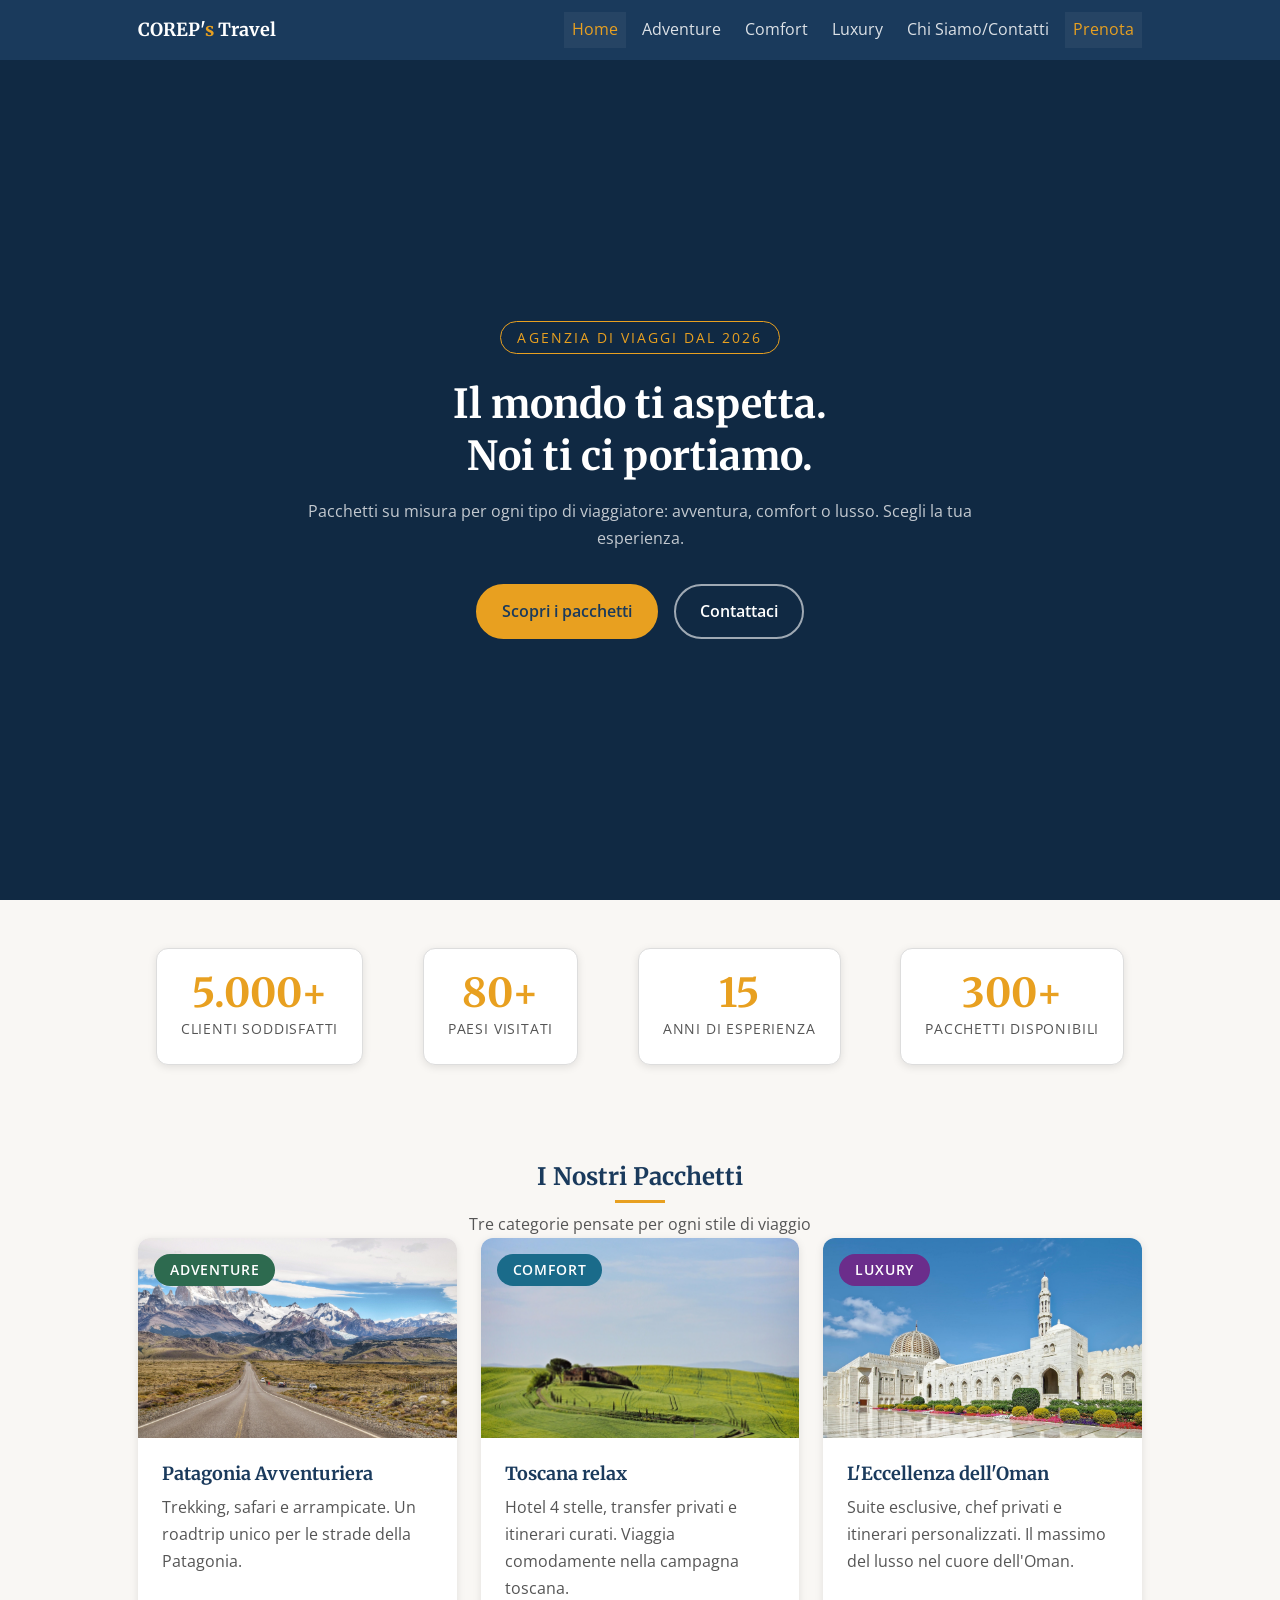
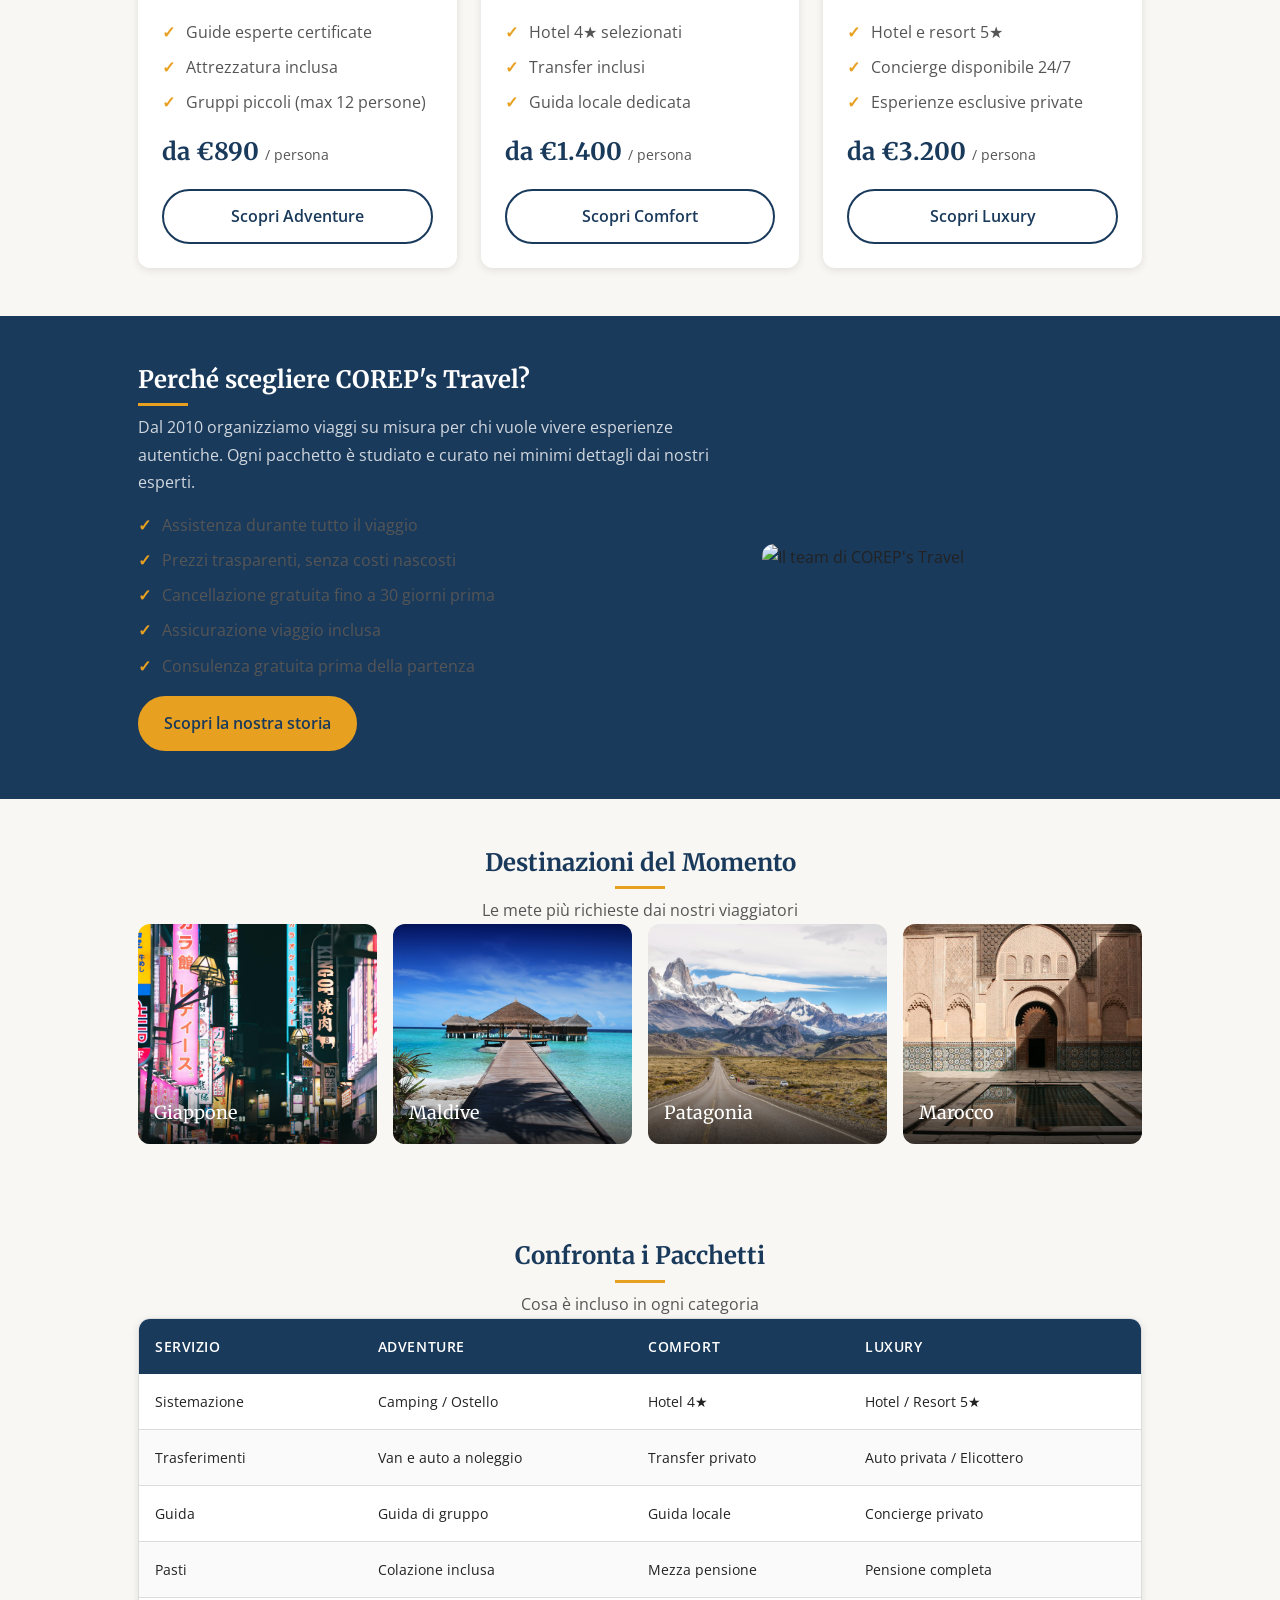
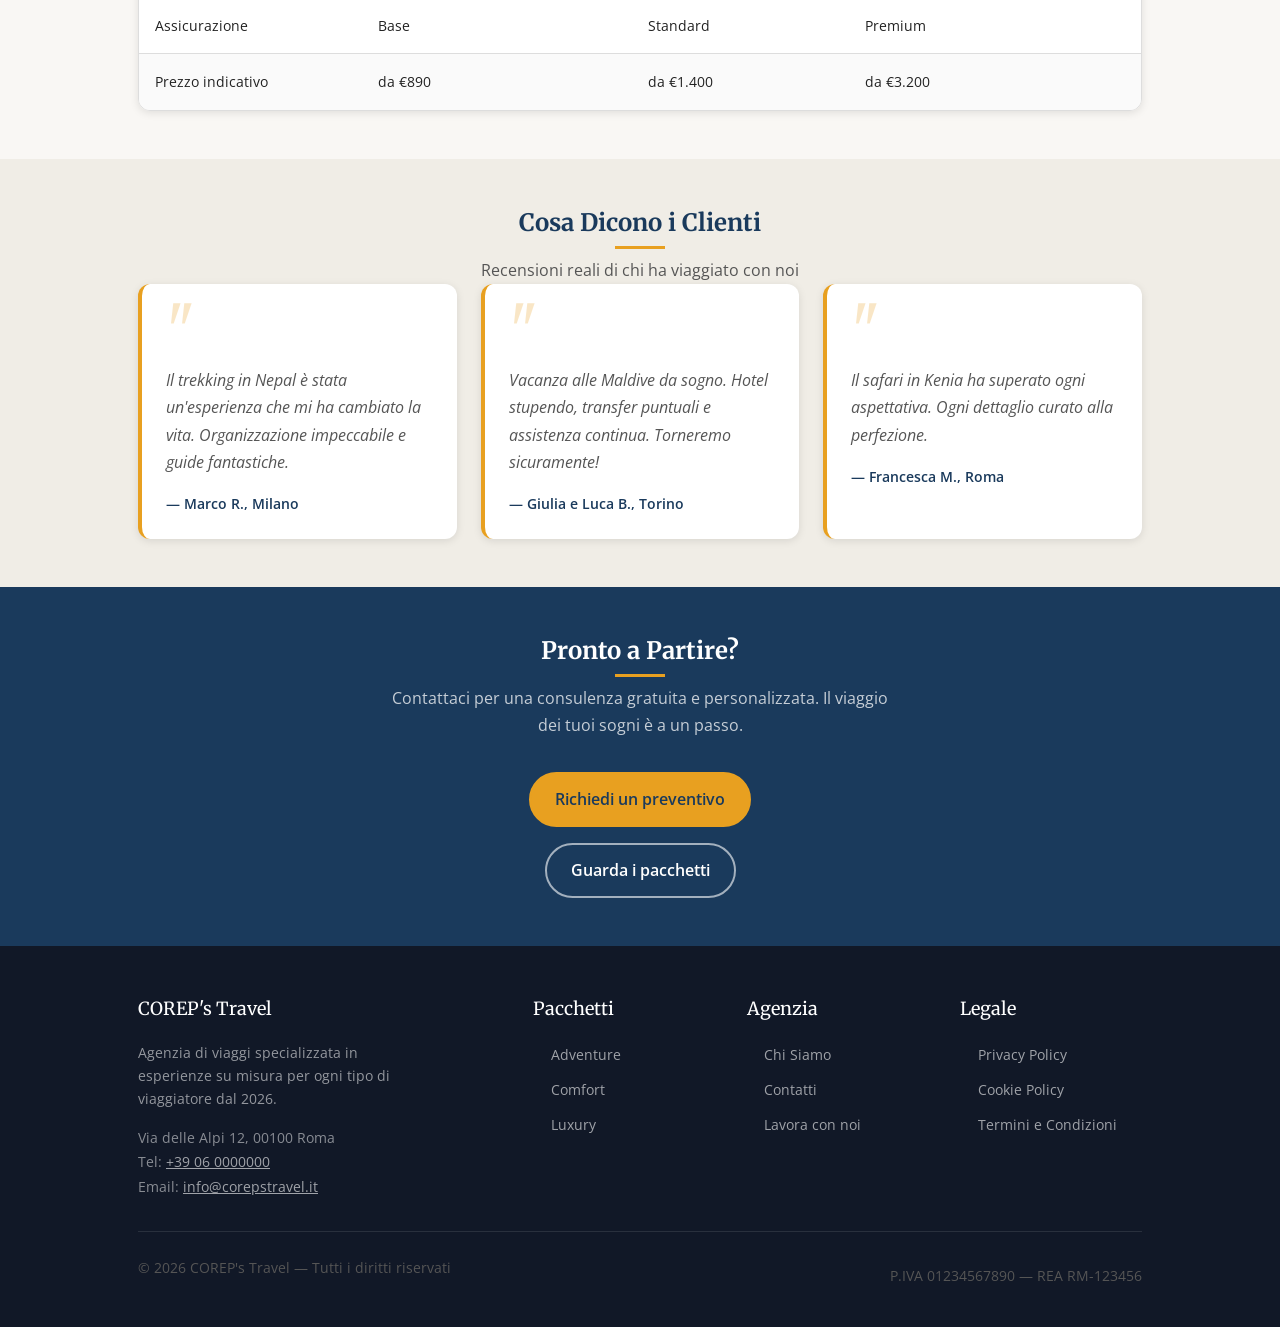
==== commit b186129e: "Pull di aggiornamento Leone, fra e alice" ====
--- a/index.html
+++ b/index.html
@@ -25,6 +25,7 @@
         <a href="comfort.html"    class="navbar__link">Comfort</a>
         <a href="luxury.html"     class="navbar__link">Luxury</a>
         <a href="about.html"      class="navbar__link">Chi Siamo/Contatti</a>
+        <a href="prenotazione.html" class="navbar__link attivo">Prenota</a>
       </nav>
 
       <!-- Hamburger mobile -->
@@ -453,7 +454,7 @@
           Il viaggio dei tuoi sogni è a un passo.
         </p>
         <div style="display: flex; flex-direction: column; gap: var(--spazio-m); align-items: center;">
-          <a href="contatti.html" class="bottone bottone--primario">Richiedi un preventivo</a>
+          <a href="prenotazione.html" class="bottone bottone--primario">Richiedi un preventivo</a>
           <a href="#pacchetti"    class="bottone bottone--outline-chiaro">Guarda i pacchetti</a>
         </div>
       </div>
--- a/style.css
+++ b/style.css
@@ -1,1161 +1,797 @@
-/* ================================================
-   base.css
-   COREP's Travel — Variabili, Reset, Tipografia
-   Mobile First
-   ================================================ */
-
-/* Google Fonts */
-@import url('https://fonts.googleapis.com/css2?family=Merriweather:wght@400;700&family=Open+Sans:wght@400;600&display=swap');
-
-/* --- VARIABILI CSS --- */
-:root {
-  /* Colori */
-  --colore-primario:     #1a3a5c;
-  --colore-secondario:   #2e6da4;
-  --colore-accento:      #e8a020;
-  --colore-sfondo:       #f9f7f4;
-  --colore-bianco:       #ffffff;
-  --colore-testo:        #222222;
-  --colore-testo-chiaro: #555555;
-  --colore-bordo:        #dddddd;
-  --colore-footer:       #111827;
-
-  /* Categorie pacchetti */
-  --colore-adventure: #2d6a4f;
-  --colore-comfort:   #1a6b8a;
-  --colore-luxury:    #6b2d8b;
-
-  /* Font */
-  --font-titoli: 'Merriweather', Georgia, serif;
-  --font-testo:  'Open Sans', Arial, sans-serif;
-
-  /* Dimensioni font */
-  --fs-piccolo:  0.85rem;
-  --fs-base:     1rem;
-  --fs-medio:    1.125rem;
-  --fs-grande:   1.5rem;
-  --fs-xl:       2rem;
-  --fs-xxl:      2.5rem;
-
-  /* Spaziatura */
-  --spazio-xs:  0.25rem;
-  --spazio-s:   0.5rem;
-  --spazio-m:   1rem;
-  --spazio-l:   1.5rem;
-  --spazio-xl:  2rem;
-  --spazio-xxl: 3rem;
-
-  /* Bordi */
-  --raggio:    6px;
-  --raggio-lg: 12px;
-
-  /* Ombra */
-  --ombra: 0 2px 8px rgba(0, 0, 0, 0.10);
-
-  /* Transizione */
-  --transizione: 0.25s ease;
-
-  /* Larghezza massima contenuto */
-  --max-larghezza: 1100px;
-
-  /* Altezza navbar */
-  --altezza-nav: 60px;
-}
-
-/* --- RESET --- */
-*, *::before, *::after {
-  box-sizing: border-box;
-  margin: 0;
-  padding: 0;
-}
-
-html {
-  font-size: 16px;
-  scroll-behavior: smooth;
-}
-
-body {
-  font-family: var(--font-testo);
-  font-size: var(--fs-base);
-  color: var(--colore-testo);
-  background-color: var(--colore-sfondo);
-  line-height: 1.7;
-}
-
-img, video {
-  max-width: 100%;
-  height: auto;
-  display: block;
-}
-
-ul, ol {
-  list-style: none;
-}
-
-a {
-  color: inherit;
-  text-decoration: none;
-}
-
-button, input, select, textarea {
-  font-family: inherit;
-  font-size: inherit;
-}
-
-table {
-  border-collapse: collapse;
-  width: 100%;
-}
-
-/* --- TIPOGRAFIA --- */
-h1, h2, h3, h4, h5, h6 {
-  font-family: var(--font-titoli);
-  color: var(--colore-primario);
-  line-height: 1.3;
-  margin-bottom: var(--spazio-m);
-}
-
-h1 { font-size: var(--fs-xl); }
-h2 { font-size: var(--fs-grande); }
-h3 { font-size: var(--fs-medio); }
-h4 { font-size: var(--fs-base); }
-
-p {
-  margin-bottom: var(--spazio-m);
-  color: var(--colore-testo-chiaro);
-}
-
-p:last-child {
-  margin-bottom: 0;
-}
-
-strong {
-  font-weight: 600;
-  color: var(--colore-testo);
-}
-
-/* --- CLASSI UTILITY --- */
-
-/* Contenitore centrato */
-.contenitore {
-  width: 100%;
-  max-width: var(--max-larghezza);
-  margin: 0 auto;
-  padding: 0 var(--spazio-m);
-}
-
-/* Sezione generica */
-.sezione {
-  padding: var(--spazio-xxl) 0;
-}
-
-/* Sezione su sfondo scuro */
-.sezione--scura {
-  background-color: var(--colore-primario);
-}
-
-.sezione--scura h2,
-.sezione--scura h3,
-.sezione--scura h4 {
-  color: var(--colore-bianco);
-}
-
-.sezione--scura p {
-  color: rgba(255, 255, 255, 0.8);
-}
-
-/* Titolo di sezione */
-.titolo-sezione {
-  font-size: var(--fs-grande);
-  margin-bottom: var(--spazio-s);
-}
-
-/* Sottotitolo di sezione */
-.sottotitolo-sezione {
-  font-size: var(--fs-base);
-  color: var(--colore-testo-chiaro);
-  margin-bottom: var(--spazio-xl);
-}
-
-/* Decorazione sotto il titolo */
-.titolo-sezione::after {
-  content: '';
-  display: block;
-  width: 50px;
-  height: 3px;
-  background-color: var(--colore-accento);
-  margin-top: var(--spazio-s);
-}
-
-/* Testo centrato */
-.testo-centro {
-  text-align: center;
-}
-
-.testo-centro .titolo-sezione::after {
-  margin: var(--spazio-s) auto 0;
-}
-
-/* Colori testo utility */
-.testo-accento  { color: var(--colore-accento); }
-.testo-primario { color: var(--colore-primario); }
-.testo-bianco   { color: var(--colore-bianco); }
-/* ================================================
-   layout.css
-   COREP's Travel — Struttura, Flexbox, Grid
-   Mobile First
-   ================================================ */
-
-/* --- NAVBAR --- */
-.navbar {
-  position: fixed;
-  top: 0;
-  left: 0;
-  width: 100%;
-  height: var(--altezza-nav);
-  background-color: var(--colore-primario);
-  z-index: 100;
-  display: flex;
-  align-items: center;
-}
-
-.navbar__interno {
-  display: flex;
-  align-items: center;
-  justify-content: space-between;
-  width: 100%;
-  max-width: var(--max-larghezza);
-  margin: 0 auto;
-  padding: 0 var(--spazio-m);
-}
-
-.navbar__logo {
-  font-family: var(--font-titoli);
-  font-size: var(--fs-medio);
-  color: var(--colore-bianco);
-  font-weight: 700;
-}
-
-.navbar__logo span {
-  color: var(--colore-accento);
-}
-
-/* Menu — nascosto su mobile, visibile da tablet */
-.navbar__menu {
-  display: none;
-  flex-direction: column;
-  position: absolute;
-  top: var(--altezza-nav);
-  left: 0;
-  width: 100%;
-  background-color: var(--colore-primario);
-  padding: var(--spazio-m) 0;
-  border-top: 1px solid rgba(255,255,255,0.15);
-}
-
-.navbar__menu.aperto {
-  display: flex;
-}
-
-.navbar__link {
-  color: rgba(255, 255, 255, 0.85);
-  font-size: var(--fs-base);
-  padding: var(--spazio-s) var(--spazio-m);
-  transition: color var(--transizione), background-color var(--transizione);
-}
-
-.navbar__link:hover,
-.navbar__link.attivo {
-  color: var(--colore-accento);
-  background-color: rgba(255,255,255,0.05);
-}
-
-/* Pulsante hamburger */
-.navbar__hamburger {
-  display: flex;
-  flex-direction: column;
-  gap: 5px;
-  background: none;
-  border: none;
-  cursor: pointer;
-  padding: var(--spazio-s);
-}
-
-.navbar__hamburger span {
-  display: block;
-  width: 24px;
-  height: 2px;
-  background-color: var(--colore-bianco);
-  border-radius: 2px;
-  transition: transform var(--transizione), opacity var(--transizione);
-}
-
-.navbar__hamburger.aperto span:nth-child(1) {
-  transform: translateY(7px) rotate(45deg);
-}
-.navbar__hamburger.aperto span:nth-child(2) {
-  opacity: 0;
-}
-.navbar__hamburger.aperto span:nth-child(3) {
-  transform: translateY(-7px) rotate(-45deg);
-}
-
-/* ---- HERO ---- */
-.hero {
-  min-height: 100vh;
-  background-color: var(--colore-primario);
-  display: flex;
-  align-items: center;
-  justify-content: center;
-  text-align: center;
-  padding: calc(var(--altezza-nav) + var(--spazio-xxl)) var(--spazio-m) var(--spazio-xxl);
-}
-
-.hero__contenuto {
-  max-width: 680px;
-}
-
-.hero__etichetta {
-  display: inline-block;
-  font-size: var(--fs-piccolo);
-  letter-spacing: 0.15em;
-  text-transform: uppercase;
-  color: var(--colore-accento);
-  border: 1px solid var(--colore-accento);
-  padding: var(--spazio-xs) var(--spazio-m);
-  border-radius: 99px;
-  margin-bottom: var(--spazio-l);
-}
-
-.hero__titolo {
-  font-size: var(--fs-xl);
-  color: var(--colore-bianco);
-  margin-bottom: var(--spazio-m);
-}
-
-.hero__sottotitolo {
-  font-size: var(--fs-base);
-  color: rgba(255, 255, 255, 0.75);
-  margin-bottom: var(--spazio-xl);
-}
-
-.hero__bottoni {
-  display: flex;
-  flex-direction: column;
-  gap: var(--spazio-m);
-  align-items: center;
-}
-
-/* ---- PAGE HEADER (pagine interne) ---- */
-.page-header {
-  background-color: var(--colore-primario);
-  padding: calc(var(--altezza-nav) + var(--spazio-xxl)) var(--spazio-m) var(--spazio-xxl);
-  text-align: center;
-}
-
-.page-header__titolo {
-  color: var(--colore-bianco);
-  font-size: var(--fs-xl);
-  margin-bottom: var(--spazio-m);
-}
-
-.page-header__sottotitolo {
-  color: rgba(255, 255, 255, 0.75);
-  font-size: var(--fs-base);
-}
-
-/* Breadcrumb */
-.breadcrumb {
-  display: flex;
-  justify-content: center;
-  align-items: center;
-  gap: var(--spazio-s);
-  font-size: var(--fs-piccolo);
-  color: rgba(255, 255, 255, 0.5);
-  margin-bottom: var(--spazio-l);
-  flex-wrap: wrap;
-}
-
-.breadcrumb a {
-  color: rgba(255, 255, 255, 0.6);
-  transition: color var(--transizione);
-}
-
-.breadcrumb a:hover {
-  color: var(--colore-accento);
-}
-
-.breadcrumb span {
-  color: var(--colore-accento);
-}
-
-/* ---- GRIGLIA PACCHETTI (Grid) ---- */
-/* Mobile: 1 colonna */
-.griglia-pacchetti {
-  display: grid;
-  grid-template-columns: 1fr;
-  gap: var(--spazio-l);
-}
-
-/* ---- GRIGLIA GALLERIA (Grid) ---- */
-/* Mobile: 1 colonna */
-.griglia-galleria {
-  display: grid;
-  grid-template-columns: 1fr;
-  gap: var(--spazio-m);
-}
-
-/* ---- LAYOUT DUE COLONNE (Flexbox) ---- */
-/* Mobile: una colonna */
-.layout-due-colonne {
-  display: flex;
-  flex-direction: column;
-  gap: var(--spazio-xl);
-}
-
-/* Mobile: una colonna */
-.layout-due-colonne-no-center {
-  display: flex;
-  flex-direction: column;
-  gap: var(--spazio-xl);
-}
-
-/* ---- BARRA STATISTICHE (Flexbox) ---- */
-.barra-stats {
-  display: flex;
-  flex-direction: column;
-  gap: var(--spazio-l);
-  align-items: center;
-  text-align: center;
-}
-
-/* ---- GRIGLIA TEAM (Grid) ---- */
-/* Mobile: 1 colonna */
-.griglia-team {
-  display: grid;
-  grid-template-columns: 1fr;
-  gap: var(--spazio-l);
-}
-
-/* ---- FOOTER ---- */
-.footer {
-  background-color: var(--colore-footer);
-  color: rgba(255, 255, 255, 0.7);
-  padding: var(--spazio-xxl) 0 var(--spazio-xl);
-}
-
-/* Mobile: una colonna */
-.footer__griglia {
-  display: grid;
-  grid-template-columns: 1fr;
-  gap: var(--spazio-xl);
-  margin-bottom: var(--spazio-xl);
-}
-
-.footer__basso {
-  border-top: 1px solid rgba(255, 255, 255, 0.1);
-  padding-top: var(--spazio-l);
-  text-align: center;
-  font-size: var(--fs-piccolo);
-  color: rgba(255, 255, 255, 0.4);
-}
-/* ================================================
-   components.css
-   COREP's Travel — Componenti
-   Bottoni, Card, Tabelle, Form, Liste, Badge
-   ================================================ */
-
-/* --- BOTTONI --- */
-.bottone {
-  display: inline-block;
-  padding: 0.75rem 1.5rem;
-  border-radius: 99px;
-  font-size: var(--fs-base);
-  font-weight: 600;
-  cursor: pointer;
-  border: 2px solid transparent;
-  text-align: center;
-  transition: background-color var(--transizione),
-              color var(--transizione),
-              border-color var(--transizione),
-              transform var(--transizione);
-  text-decoration: none;
-}
-
-.bottone:hover {
-  transform: translateY(-2px);
-}
-
-/* Bottone primario */
-.bottone--primario {
-  background-color: var(--colore-accento);
-  color: var(--colore-primario);
-  border-color: var(--colore-accento);
-}
-
-.bottone--primario:hover {
-  background-color: #c98010;
-  border-color: #c98010;
-}
-
-/* Bottone outline chiaro (su sfondi scuri) */
-.bottone--outline-chiaro {
-  background-color: transparent;
-  color: var(--colore-bianco);
-  border-color: rgba(255, 255, 255, 0.6);
-}
-
-.bottone--outline-chiaro:hover {
-  background-color: rgba(255, 255, 255, 0.1);
-  border-color: var(--colore-bianco);
-}
-
-/* Bottone outline scuro (su sfondi chiari) */
-.bottone--outline-scuro {
-  background-color: transparent;
-  color: var(--colore-primario);
-  border-color: var(--colore-primario);
-}
-
-.bottone--outline-scuro:hover {
-  background-color: var(--colore-primario);
-  color: var(--colore-bianco);
-}
-
-/* --- CARD --- */
-.card {
-  background-color: var(--colore-bianco);
-  border-radius: var(--raggio-lg);
-  overflow: hidden;
-  box-shadow: var(--ombra);
-  transition: transform var(--transizione), box-shadow var(--transizione);
-  display: flex;
-  flex-direction: column;
-}
-
-.card:hover {
-  transform: translateY(-4px);
-  box-shadow: 0 6px 20px rgba(0, 0, 0, 0.15);
-}
-
-.card__immagine-wrap {
-  position: relative;
-  overflow: hidden;
-}
-
-.card__immagine {
-  width: 100%;
-  height: 200px;
-  object-fit: cover;
-  transition: transform 0.4s ease;
-}
-
-.card:hover .card__immagine {
-  transform: scale(1.04);
-}
-
-/* Badge categoria sulla card */
-.card__badge {
-  position: absolute;
-  top: var(--spazio-m);
-  left: var(--spazio-m);
-  padding: var(--spazio-xs) var(--spazio-m);
-  border-radius: 99px;
-  font-size: var(--fs-piccolo);
-  font-weight: 600;
-  letter-spacing: 0.06em;
-  text-transform: uppercase;
-  color: var(--colore-bianco);
-}
-
-.card__badge--adventure { background-color: var(--colore-adventure); }
-.card__badge--comfort   { background-color: var(--colore-comfort); }
-.card__badge--luxury    { background-color: var(--colore-luxury); }
-
-.card__corpo {
-  padding: var(--spazio-l);
-  flex: 1;
-  display: flex;
-  flex-direction: column;
-}
-
-.card__titolo {
-  font-size: var(--fs-medio);
-  margin-bottom: var(--spazio-s);
-  color: var(--colore-primario);
-}
-
-.card__testo {
-  font-size: var(--fs-base);
-  color: var(--colore-testo-chiaro);
-  flex: 1;
-  margin-bottom: var(--spazio-m);
-}
-
-.card__prezzo {
-  font-family: var(--font-titoli);
-  font-size: var(--fs-grande);
-  font-weight: 700;
-  color: var(--colore-primario);
-  margin-bottom: var(--spazio-m);
-}
-
-.card__prezzo small {
-  font-family: var(--font-testo);
-  font-size: var(--fs-piccolo);
-  font-weight: 400;
-  color: var(--colore-testo-chiaro);
-}
-
-/* --- BADGE GENERICO --- */
-.badge {
-  display: inline-block;
-  padding: 2px 10px;
-  border-radius: 99px;
-  font-size: var(--fs-piccolo);
-  font-weight: 600;
-  letter-spacing: 0.06em;
-  text-transform: uppercase;
-}
-
-.badge--adventure {
-  background-color: rgba(45, 106, 79, 0.12);
-  color: var(--colore-adventure);
-}
-.badge--comfort {
-  background-color: rgba(26, 107, 138, 0.12);
-  color: var(--colore-comfort);
-}
-.badge--luxury {
-  background-color: rgba(107, 45, 139, 0.12);
-  color: var(--colore-luxury);
-}
-
-/* --- LISTA CON SPUNTA --- */
-.lista-spunta {
-  list-style: none;
-  display: flex;
-  flex-direction: column;
-  gap: var(--spazio-s);
-  margin-bottom: var(--spazio-m);
-}
-
-.lista-spunta li {
-  font-size: var(--fs-base);
-  color: var(--colore-testo-chiaro);
-  padding-left: 1.5rem;
-  position: relative;
-}
-
-/* Pseudo-elemento: segno di spunta */
-.lista-spunta li::before {
-  content: '✓';
-  position: absolute;
-  left: 0;
-  color: var(--colore-accento);
-  font-weight: 700;
-}
-
-/* Lista con pallino */
-.lista-pallino {
-  list-style: disc;
-  padding-left: var(--spazio-l);
-  display: flex;
-  flex-direction: column;
-  gap: var(--spazio-xs);
-}
-
-.lista-pallino li {
-  font-size: var(--fs-base);
-  color: var(--colore-testo-chiaro);
-}
-
-/* Lista numerata */
-.lista-numerata {
-  list-style: decimal;
-  padding-left: var(--spazio-l);
-  display: flex;
-  flex-direction: column;
-  gap: var(--spazio-xs);
-}
-
-.lista-numerata li {
-  font-size: var(--fs-base);
-  color: var(--colore-testo-chiaro);
-}
-
-/* --- TABELLA --- */
-.tabella-wrap {
-  overflow-x: auto;
-  border-radius: var(--raggio-lg);
-  border: 1px solid var(--colore-bordo);
-  box-shadow: var(--ombra);
-}
-
-.tabella {
-  width: 100%;
-  border-collapse: collapse;
-  background-color: var(--colore-bianco);
-  font-size: var(--fs-piccolo);
-}
-
-.tabella thead {
-  background-color: var(--colore-primario);
-  color: var(--colore-bianco);
-}
-
-.tabella thead th {
-  padding: var(--spazio-m);
-  text-align: left;
-  font-weight: 600;
-  letter-spacing: 0.04em;
-  text-transform: uppercase;
-  font-size: var(--fs-piccolo);
-  color: var(--colore-bianco);
-}
-
-.tabella tbody tr {
-  border-bottom: 1px solid var(--colore-bordo);
-  transition: background-color var(--transizione);
-}
-
-/* Pseudo-classe: riga pari */
-.tabella tbody tr:nth-child(even) {
-  background-color: rgba(0, 0, 0, 0.02);
-}
-
-/* Pseudo-classe: ultima riga */
-.tabella tbody tr:last-child {
-  border-bottom: none;
-}
-
-/* Pseudo-classe: hover riga */
-.tabella tbody tr:hover {
-  background-color: rgba(46, 109, 164, 0.06);
-}
-
-.tabella tbody td {
-  padding: var(--spazio-m);
-  color: var(--colore-testo);
-  vertical-align: middle;
-}
-
-/* --- FORM --- */
-.form {
-  display: flex;
-  flex-direction: column;
-  gap: var(--spazio-l);
-}
-
-.form__riga {
-  display: flex;
-  flex-direction: column;
-  gap: var(--spazio-l);
-}
-
-.form__gruppo {
-  display: flex;
-  flex-direction: column;
-  gap: var(--spazio-xs);
-}
-
-.form__etichetta {
-  font-size: var(--fs-piccolo);
-  font-weight: 600;
-  color: var(--colore-primario);
-  letter-spacing: 0.03em;
-}
-
-/* Pseudo-elemento: asterisco obbligatorio */
-.form__etichetta::after {
-  content: ' *';
-  color: var(--colore-accento);
-  font-size: var(--fs-piccolo);
-}
-
-.form__etichetta--opzionale::after {
-  content: ' (opzionale)';
-  font-weight: 400;
-  color: var(--colore-testo-chiaro);
-}
-
-.form__input,
-.form__select,
-.form__textarea {
-  padding: 0.65rem var(--spazio-m);
-  border: 2px solid var(--colore-bordo);
-  border-radius: var(--raggio);
-  font-size: var(--fs-base);
-  color: var(--colore-testo);
-  background-color: var(--colore-bianco);
-  transition: border-color var(--transizione), box-shadow var(--transizione);
-  outline: none;
-}
-
-/* Pseudo-classe: focus */
-.form__input:focus,
-.form__select:focus,
-.form__textarea:focus {
-  border-color: var(--colore-secondario);
-  box-shadow: 0 0 0 3px rgba(46, 109, 164, 0.15);
-}
-
-/* Pseudo-classe: valido */
-.form__input:valid {
-  border-color: #2d6a4f;
-}
-
-/* Pseudo-classe: non valido (solo se già toccato) */
-.form__input:invalid:not(:placeholder-shown) {
-  border-color: #c0392b;
-}
-
-.form__textarea {
-  resize: vertical;
-  min-height: 120px;
-}
-
-/* Checkbox e radio */
-.form__check {
-  display: flex;
-  align-items: center;
-  gap: var(--spazio-s);
-  cursor: pointer;
-  font-size: var(--fs-base);
-  color: var(--colore-testo-chiaro);
-}
-
-.form__check input[type="checkbox"],
-.form__check input[type="radio"] {
-  width: 18px;
-  height: 18px;
-  accent-color: var(--colore-secondario);
-  cursor: pointer;
-}
-
-/* --- CARD STATISTICA --- */
-.stat-card {
-  background-color: var(--colore-bianco);
-  border-radius: var(--raggio-lg);
-  padding: var(--spazio-l);
-  text-align: center;
-  box-shadow: var(--ombra);
-  border: 1px solid var(--colore-bordo);
-}
-
-.stat-card__numero {
-  font-family: var(--font-titoli);
-  font-size: var(--fs-xxl);
-  font-weight: 700;
-  color: var(--colore-accento);
-  line-height: 1;
-  margin-bottom: var(--spazio-xs);
-}
-
-.stat-card__etichetta {
-  font-size: var(--fs-piccolo);
-  color: var(--colore-testo-chiaro);
-  text-transform: uppercase;
-  letter-spacing: 0.06em;
-}
-
-/* --- TESTIMONIAL --- */
-.testimonial {
-  background-color: var(--colore-bianco);
-  border-radius: var(--raggio-lg);
-  padding: var(--spazio-l);
-  box-shadow: var(--ombra);
-  border-left: 4px solid var(--colore-accento);
-}
-
-/* Pseudo-elemento: virgolette */
-.testimonial::before {
-  content: '"';
-  font-family: var(--font-titoli);
-  font-size: 4rem;
-  color: var(--colore-accento);
-  opacity: 0.25;
-  display: block;
-  line-height: 0.8;
-  margin-bottom: var(--spazio-s);
-}
-
-.testimonial__testo {
-  font-style: italic;
-  color: var(--colore-testo-chiaro);
-  margin-bottom: var(--spazio-m);
-}
-
-.testimonial__autore {
-  font-weight: 600;
-  font-size: var(--fs-piccolo);
-  color: var(--colore-primario);
-}
-
-/* --- CARD TEAM --- */
-.team-card {
-  background-color: var(--colore-bianco);
-  border-radius: var(--raggio-lg);
-  padding: var(--spazio-l);
-  text-align: center;
-  box-shadow: var(--ombra);
-  border: 1px solid var(--colore-bordo);
-}
-
-.team-card__foto {
-  width: 90px;
-  height: 90px;
-  border-radius: 50%;
-  object-fit: cover;
-  margin: 0 auto var(--spazio-m);
-  border: 3px solid var(--colore-accento);
-}
-
-.team-card__nome {
-  font-size: var(--fs-medio);
-  margin-bottom: var(--spazio-xs);
-  color: var(--colore-primario);
-}
-
-.team-card__ruolo {
-  font-size: var(--fs-piccolo);
-  color: var(--colore-testo-chiaro);
-  text-transform: uppercase;
-  letter-spacing: 0.06em;
-}
-
-/* --- FOOTER COMPONENTI --- */
-.footer__titolo {
-  color: var(--colore-bianco);
-  font-size: var(--fs-medio);
-  margin-bottom: var(--spazio-m);
-  font-family: var(--font-titoli);
-}
-
-.footer__lista {
-  list-style: none;
-  display: flex;
-  flex-direction: column;
-  gap: var(--spazio-s);
-}
-
-.footer__lista a {
-  color: rgba(255, 255, 255, 0.6);
-  font-size: var(--fs-piccolo);
-  transition: color var(--transizione);
-}
-
-/* Pseudo-classe: hover link footer */
-.footer__lista a:hover {
-  color: var(--colore-accento);
-}
-
-/* Pseudo-elemento: freccia prima dei link footer */
-.footer__lista a::before {
-  content: '→ ';
-  opacity: 0;
-  transition: opacity var(--transizione);
-}
-
-.footer__lista a:hover::before {
-  opacity: 1;
-}
-
-/* --- LINK GENERICO --- */
-.link {
-  color: var(--colore-secondario);
-  text-decoration: underline;
-  transition: color var(--transizione);
-}
-
-.link:hover {
-  color: var(--colore-accento);
-}
-
-.dettaglio-viaggio__sidebar {
-  position: sticky;
-  top: calc(var(--altezza-nav) + var(--spazio-l));
-  align-self: flex-start;
-}
-
-.box-info {
-  background: var(--colore-bianco);
-  padding: var(--spazio-xl);
-  border-radius: var(--raggio-lg);
-  box-shadow: var(--ombra);
-  border: 1px solid var(--colore-bordo);
-}
-
-/* ================================================
-   responsive.css
-   COREP's Travel — Media Query
-   Mobile First: si parte dal mobile,
-   si aggiungono regole per schermi più grandi
-   ================================================ */
-
-/* ---- TABLET: min 768px ---- */
-@media (min-width: 768px) {
-
-  /* Font più grandi */
-  h1 { font-size: var(--fs-xxl); }
-  h2 { font-size: var(--fs-xl); }
-
-  /* Contenitore con più padding laterale */
-  .contenitore {
-    padding: 0 var(--spazio-xl);
-  }
-
-  /* Navbar: menu orizzontale visibile, hamburger nascosto */
-  .navbar__menu {
-    display: flex !important;
-    flex-direction: row;
-    position: static;
-    width: auto;
-    background-color: transparent;
-    padding: 0;
-    border-top: none;
-    gap: var(--spazio-s);
-    align-items: center;
-  }
-
-  .navbar__hamburger {
-    display: none;
-  }
-
-  .navbar__link {
-    padding: var(--spazio-xs) var(--spazio-s);
-  }
-
-  /* Hero: bottoni affiancati */
-  .hero__titolo {
-    font-size: var(--fs-xxl);
-  }
-
-  .hero__bottoni {
-    flex-direction: row;
-    justify-content: center;
-  }
-
-  /* Griglia pacchetti: 2 colonne */
-  .griglia-pacchetti {
-    grid-template-columns: repeat(2, 1fr);
-  }
-
-  /* Griglia galleria: 2 colonne */
-  .griglia-galleria {
-    grid-template-columns: repeat(2, 1fr);
-  }
-
-  /* Barra stats: orizzontale */
-  .barra-stats {
-    flex-direction: row;
-    justify-content: space-around;
-    flex-wrap: wrap;
-  }
-
-  /* Griglia team: 2 colonne */
-  .griglia-team {
-    grid-template-columns: repeat(2, 1fr);
-  }
-
-  /* Footer: 2 colonne */
-  .footer__griglia {
-    grid-template-columns: repeat(2, 1fr);
-  }
-
-  /* Form riga: 2 colonne */
-  .form__riga {
-    flex-direction: row;
-  }
-
-  .form__riga .form__gruppo {
-    flex: 1;
-  }
-
-  /* Layout due colonne: affiancato */
-  .layout-due-colonne {
-    flex-direction: row;
-    align-items: center;
-  }
-
-  .layout-due-colonne__testo {
-    flex: 1;
-  }
-
-  .layout-due-colonne__immagine {
-    flex: 0 0 380px;
-  }
-
-  /* Layout due colonne: affiancato */
-  .layout-due-colonne-no-center {
-    flex-direction: row;
-    align-items: flex-start;
-  }
-
-  .layout-sticky {
-    position: sticky;
-    top: 0;
-  }
-}
-
-/* ---- DESKTOP: min 1024px ---- */
-@media (min-width: 1024px) {
-
-  /* Griglia pacchetti: 3 colonne */
-  .griglia-pacchetti {
-    grid-template-columns: repeat(3, 1fr);
-  }
-
-  /* Griglia galleria: 4 colonne */
-  .griglia-galleria {
-    grid-template-columns: repeat(4, 1fr);
-  }
-
-  /* Griglia team: 4 colonne */
-  .griglia-team {
-    grid-template-columns: repeat(4, 1fr);
-  }
-
-  /* Footer: 4 colonne */
-  .footer__griglia {
-    grid-template-columns: 2fr 1fr 1fr 1fr;
-  }
-
-  /* Footer bottom: affiancato */
-  .footer__basso {
-    display: flex;
-    justify-content: space-between;
-    align-items: center;
-    text-align: left;
-  }
-
-  /* Navbar: più padding */
-  .navbar__interno {
-    padding: 0 var(--spazio-xxl);
-  }
-
-  .contenitore {
-    padding: 0 var(--spazio-xxl);
-  }
-}
-
-/* ---- STAMPA ----
-@media print {
-  .navbar,
-  .hero__bottoni,
-  .navbar__hamburger,
-  .footer {
-    display: none;
-  }
-
-  body {
-    font-size: 12pt;
-    background: white;
-    color: black;
-  }
-
-  .hero {
-    min-height: auto;
-    padding: 1rem;
-  }
-} */
+/* ================================================
+   style.css — COREP's Travel
+   Mobile First
+   ================================================ */
+
+@import url('https://fonts.googleapis.com/css2?family=Merriweather:wght@400;700&family=Open+Sans:wght@400;600&display=swap');
+
+/* ------------------------------------------------
+   VARIABILI
+------------------------------------------------ */
+:root {
+  --colore-primario:     #1a3a5c;
+  --colore-secondario:   #2e6da4;
+  --colore-accento:      #e8a020;
+  --colore-sfondo:       #f9f7f4;
+  --colore-bianco:       #ffffff;
+  --colore-testo:        #222222;
+  --colore-testo-chiaro: #555555;
+  --colore-bordo:        #dddddd;
+  --colore-footer:       #111827;
+  --colore-adventure:    #2d6a4f;
+  --colore-comfort:      #1a6b8a;
+  --colore-luxury:       #6b2d8b;
+
+  --font-titoli: 'Merriweather', Georgia, serif;
+  --font-testo:  'Open Sans', Arial, sans-serif;
+
+  --fs-piccolo: 0.85rem;
+  --fs-base:    1rem;
+  --fs-medio:   1.125rem;
+  --fs-grande:  1.5rem;
+  --fs-xl:      2rem;
+  --fs-xxl:     2.5rem;
+
+  --spazio-xs:  0.25rem;
+  --spazio-s:   0.5rem;
+  --spazio-m:   1rem;
+  --spazio-l:   1.5rem;
+  --spazio-xl:  2rem;
+  --spazio-xxl: 3rem;
+
+  --raggio:        6px;
+  --raggio-lg:     12px;
+  --ombra:         0 2px 8px rgba(0, 0, 0, 0.10);
+  --transizione:   0.25s ease;
+  --max-larghezza: 1100px;
+  --altezza-nav:   60px;
+}
+
+/* ------------------------------------------------
+   RESET
+------------------------------------------------ */
+*, *::before, *::after {
+  box-sizing: border-box;
+  margin: 0;
+  padding: 0;
+}
+
+html {
+  font-size: 16px;
+  scroll-behavior: smooth;
+}
+
+body {
+  font-family: var(--font-testo);
+  font-size: var(--fs-base);
+  color: var(--colore-testo);
+  background-color: var(--colore-sfondo);
+  line-height: 1.7;
+}
+
+img, video { max-width: 100%; height: auto; display: block; }
+ul, ol     { list-style: none; }
+a          { color: inherit; text-decoration: none; }
+table      { border-collapse: collapse; width: 100%; }
+
+button, input, select, textarea {
+  font-family: inherit;
+  font-size: inherit;
+}
+
+/* ------------------------------------------------
+   TIPOGRAFIA
+------------------------------------------------ */
+h1, h2, h3, h4, h5, h6 {
+  font-family: var(--font-titoli);
+  color: var(--colore-primario);
+  line-height: 1.3;
+  margin-bottom: var(--spazio-m);
+}
+
+h1 { font-size: var(--fs-xl); }
+h2 { font-size: var(--fs-grande); }
+h3 { font-size: var(--fs-medio); }
+h4 { font-size: var(--fs-base); }
+
+p { margin-bottom: var(--spazio-m); color: var(--colore-testo-chiaro); }
+p:last-child { margin-bottom: 0; }
+strong { font-weight: 600; color: var(--colore-testo); }
+
+/* ------------------------------------------------
+   UTILITY
+------------------------------------------------ */
+.contenitore {
+  width: 100%;
+  max-width: var(--max-larghezza);
+  margin: 0 auto;
+  padding: 0 var(--spazio-m);
+}
+
+.sezione { padding: var(--spazio-xxl) 0; }
+
+.sezione--scura { background-color: var(--colore-primario); }
+.sezione--scura h2,
+.sezione--scura h3,
+.sezione--scura h4 { color: var(--colore-bianco); }
+.sezione--scura p  { color: rgba(255, 255, 255, 0.8); }
+
+.titolo-sezione { font-size: var(--fs-grande); margin-bottom: var(--spazio-s); }
+.titolo-sezione::after {
+  content: '';
+  display: block;
+  width: 50px;
+  height: 3px;
+  background-color: var(--colore-accento);
+  margin-top: var(--spazio-s);
+}
+
+.sottotitolo-sezione {
+  font-size: var(--fs-base);
+  color: var(--colore-testo-chiaro);
+  margin-bottom: var(--spazio-xl);
+}
+
+.testo-centro { text-align: center; }
+.testo-centro .titolo-sezione::after { margin: var(--spazio-s) auto 0; }
+
+.testo-accento  { color: var(--colore-accento); }
+.testo-primario { color: var(--colore-primario); }
+.testo-bianco   { color: var(--colore-bianco); }
+
+.link { color: var(--colore-secondario); text-decoration: underline; transition: color var(--transizione); }
+.link:hover { color: var(--colore-accento); }
+
+.sr-only {
+  position: absolute;
+  width: 1px;
+  height: 1px;
+  padding: 0;
+  margin: -1px;
+  overflow: hidden;
+  clip: rect(0, 0, 0, 0);
+  white-space: nowrap;
+  border: 0;
+}
+
+/* ------------------------------------------------
+   NAVBAR
+------------------------------------------------ */
+.navbar {
+  position: fixed;
+  top: 0; left: 0;
+  width: 100%;
+  height: var(--altezza-nav);
+  background-color: var(--colore-primario);
+  z-index: 100;
+  display: flex;
+  align-items: center;
+}
+
+.navbar__interno {
+  display: flex;
+  align-items: center;
+  justify-content: space-between;
+  width: 100%;
+  max-width: var(--max-larghezza);
+  margin: 0 auto;
+  padding: 0 var(--spazio-m);
+}
+
+.navbar__logo { font-family: var(--font-titoli); font-size: var(--fs-medio); color: var(--colore-bianco); font-weight: 700; }
+.navbar__logo span { color: var(--colore-accento); }
+
+.navbar__menu {
+  display: none;
+  flex-direction: column;
+  position: absolute;
+  top: var(--altezza-nav);
+  left: 0;
+  width: 100%;
+  background-color: var(--colore-primario);
+  padding: var(--spazio-m) 0;
+  border-top: 1px solid rgba(255, 255, 255, 0.15);
+}
+.navbar__menu.aperto { display: flex; }
+
+.navbar__link {
+  color: rgba(255, 255, 255, 0.85);
+  font-size: var(--fs-base);
+  padding: var(--spazio-s) var(--spazio-m);
+  transition: color var(--transizione), background-color var(--transizione);
+}
+.navbar__link:hover,
+.navbar__link.attivo {
+  color: var(--colore-accento);
+  background-color: rgba(255, 255, 255, 0.05);
+}
+
+.navbar__hamburger {
+  display: flex;
+  flex-direction: column;
+  gap: 5px;
+  background: none;
+  border: none;
+  cursor: pointer;
+  padding: var(--spazio-s);
+}
+.navbar__hamburger span {
+  display: block;
+  width: 24px;
+  height: 2px;
+  background-color: var(--colore-bianco);
+  border-radius: 2px;
+  transition: transform var(--transizione), opacity var(--transizione);
+}
+.navbar__hamburger.aperto span:nth-child(1) { transform: translateY(7px) rotate(45deg); }
+.navbar__hamburger.aperto span:nth-child(2) { opacity: 0; }
+.navbar__hamburger.aperto span:nth-child(3) { transform: translateY(-7px) rotate(-45deg); }
+
+/* ------------------------------------------------
+   HERO (con video)
+------------------------------------------------ */
+.hero {
+  position: relative;
+  min-height: 100vh;
+  background-color: var(--colore-primario);
+  display: flex;
+  align-items: center;
+  justify-content: center;
+  text-align: center;
+  padding: calc(var(--altezza-nav) + var(--spazio-xxl)) var(--spazio-m) var(--spazio-xxl);
+}
+
+.hero__video-wrap { position: absolute; inset: 0; z-index: 0; overflow: hidden; }
+.hero__video      { width: 100%; height: 100%; object-fit: cover; }
+.hero__video-overlay { position: absolute; inset: 0; background-color: rgba(10, 30, 50, 0.6); }
+
+.hero__contenuto { position: relative; z-index: 1; max-width: 680px; }
+
+.hero__etichetta {
+  display: inline-block;
+  font-size: var(--fs-piccolo);
+  letter-spacing: 0.15em;
+  text-transform: uppercase;
+  color: var(--colore-accento);
+  border: 1px solid var(--colore-accento);
+  padding: var(--spazio-xs) var(--spazio-m);
+  border-radius: 99px;
+  margin-bottom: var(--spazio-l);
+}
+
+.hero__titolo    { font-size: var(--fs-xl); color: var(--colore-bianco); margin-bottom: var(--spazio-m); }
+.hero__sottotitolo { font-size: var(--fs-base); color: rgba(255, 255, 255, 0.75); margin-bottom: var(--spazio-xl); }
+.hero__bottoni   { display: flex; flex-direction: column; gap: var(--spazio-m); align-items: center; }
+
+/* ------------------------------------------------
+   PAGE HEADER (pagine interne)
+------------------------------------------------ */
+.page-header {
+  background-color: var(--colore-primario);
+  padding: calc(var(--altezza-nav) + var(--spazio-xxl)) var(--spazio-m) var(--spazio-xxl);
+  text-align: center;
+}
+.page-header__contenuto { max-width: 680px; margin: 0 auto; }
+.page-header__titolo    { color: var(--colore-bianco); font-size: var(--fs-xl); margin-bottom: var(--spazio-m); }
+.page-header__sottotitolo { color: rgba(255, 255, 255, 0.75); font-size: var(--fs-base); }
+
+.breadcrumb {
+  display: flex;
+  justify-content: center;
+  align-items: center;
+  gap: var(--spazio-s);
+  font-size: var(--fs-piccolo);
+  color: rgba(255, 255, 255, 0.5);
+  margin-bottom: var(--spazio-l);
+  flex-wrap: wrap;
+}
+.breadcrumb a { color: rgba(255, 255, 255, 0.6); transition: color var(--transizione); }
+.breadcrumb a:hover { color: var(--colore-accento); }
+.breadcrumb span    { color: var(--colore-accento); }
+
+/* ------------------------------------------------
+   LAYOUT
+------------------------------------------------ */
+.griglia-pacchetti { display: grid; grid-template-columns: 1fr; gap: var(--spazio-l); }
+.griglia-galleria  { display: grid; grid-template-columns: 1fr; gap: var(--spazio-m); }
+.griglia-team      { display: grid; grid-template-columns: 1fr; gap: var(--spazio-l); }
+
+.layout-due-colonne { display: flex; flex-direction: column; gap: var(--spazio-xl); }
+
+.barra-stats { display: flex; flex-direction: column; gap: var(--spazio-l); align-items: center; text-align: center; }
+
+/* ------------------------------------------------
+   FOOTER
+------------------------------------------------ */
+.footer {
+  background-color: var(--colore-footer);
+  color: rgba(255, 255, 255, 0.7);
+  padding: var(--spazio-xxl) 0 var(--spazio-xl);
+}
+.footer__griglia { display: grid; grid-template-columns: 1fr; gap: var(--spazio-xl); margin-bottom: var(--spazio-xl); }
+.footer__basso {
+  border-top: 1px solid rgba(255, 255, 255, 0.1);
+  padding-top: var(--spazio-l);
+  text-align: center;
+  font-size: var(--fs-piccolo);
+  color: rgba(255, 255, 255, 0.4);
+}
+.footer__titolo { color: var(--colore-bianco); font-size: var(--fs-medio); margin-bottom: var(--spazio-m); font-family: var(--font-titoli); }
+.footer__lista  { list-style: none; display: flex; flex-direction: column; gap: var(--spazio-s); }
+.footer__lista a { color: rgba(255, 255, 255, 0.6); font-size: var(--fs-piccolo); transition: color var(--transizione); }
+.footer__lista a:hover { color: var(--colore-accento); }
+.footer__lista a::before { content: '→ '; opacity: 0; transition: opacity var(--transizione); }
+.footer__lista a:hover::before { opacity: 1; }
+
+/* ------------------------------------------------
+   BOTTONI
+------------------------------------------------ */
+.bottone {
+  display: inline-block;
+  padding: 0.75rem 1.5rem;
+  border-radius: 99px;
+  font-size: var(--fs-base);
+  font-weight: 600;
+  cursor: pointer;
+  border: 2px solid transparent;
+  text-align: center;
+  transition: background-color var(--transizione), color var(--transizione),
+              border-color var(--transizione), transform var(--transizione);
+  text-decoration: none;
+}
+.bottone:hover { transform: translateY(-2px); }
+
+.bottone--primario { background-color: var(--colore-accento); color: var(--colore-primario); border-color: var(--colore-accento); }
+.bottone--primario:hover { background-color: #c98010; border-color: #c98010; }
+
+.bottone--outline-chiaro { background-color: transparent; color: var(--colore-bianco); border-color: rgba(255, 255, 255, 0.6); }
+.bottone--outline-chiaro:hover { background-color: rgba(255, 255, 255, 0.1); border-color: var(--colore-bianco); }
+
+.bottone--outline-scuro { background-color: transparent; color: var(--colore-primario); border-color: var(--colore-primario); }
+.bottone--outline-scuro:hover { background-color: var(--colore-primario); color: var(--colore-bianco); }
+
+/* ------------------------------------------------
+   CARD
+------------------------------------------------ */
+.card {
+  background-color: var(--colore-bianco);
+  border-radius: var(--raggio-lg);
+  overflow: hidden;
+  box-shadow: var(--ombra);
+  transition: transform var(--transizione), box-shadow var(--transizione);
+  display: flex;
+  flex-direction: column;
+}
+.card:hover { transform: translateY(-4px); box-shadow: 0 6px 20px rgba(0, 0, 0, 0.15); }
+
+.card__immagine-wrap { position: relative; overflow: hidden; }
+.card__immagine { width: 100%; height: 200px; object-fit: cover; transition: transform 0.4s ease; }
+.card:hover .card__immagine { transform: scale(1.04); }
+
+.card__badge {
+  position: absolute;
+  top: var(--spazio-m); left: var(--spazio-m);
+  padding: var(--spazio-xs) var(--spazio-m);
+  border-radius: 99px;
+  font-size: var(--fs-piccolo);
+  font-weight: 600;
+  letter-spacing: 0.06em;
+  text-transform: uppercase;
+  color: var(--colore-bianco);
+}
+.card__badge--adventure { background-color: var(--colore-adventure); }
+.card__badge--comfort   { background-color: var(--colore-comfort); }
+.card__badge--luxury    { background-color: var(--colore-luxury); }
+
+.card__corpo  { padding: var(--spazio-l); flex: 1; display: flex; flex-direction: column; }
+.card__titolo { font-size: var(--fs-medio); margin-bottom: var(--spazio-s); color: var(--colore-primario); }
+.card__testo  { font-size: var(--fs-base); color: var(--colore-testo-chiaro); flex: 1; margin-bottom: var(--spazio-m); }
+.card__prezzo { font-family: var(--font-titoli); font-size: var(--fs-grande); font-weight: 700; color: var(--colore-primario); margin-bottom: var(--spazio-m); }
+.card__prezzo small { font-family: var(--font-testo); font-size: var(--fs-piccolo); font-weight: 400; color: var(--colore-testo-chiaro); }
+
+/* ------------------------------------------------
+   BADGE
+------------------------------------------------ */
+.badge { display: inline-block; padding: 2px 10px; border-radius: 99px; font-size: var(--fs-piccolo); font-weight: 600; letter-spacing: 0.06em; text-transform: uppercase; }
+.badge--adventure { background-color: rgba(45, 106, 79, 0.12);  color: var(--colore-adventure); }
+.badge--comfort   { background-color: rgba(26, 107, 138, 0.12); color: var(--colore-comfort); }
+.badge--luxury    { background-color: rgba(107, 45, 139, 0.12); color: var(--colore-luxury); }
+
+/* ------------------------------------------------
+   LISTE
+------------------------------------------------ */
+.lista-spunta { list-style: none; display: flex; flex-direction: column; gap: var(--spazio-s); margin-bottom: var(--spazio-m); }
+.lista-spunta li { font-size: var(--fs-base); color: var(--colore-testo-chiaro); padding-left: 1.5rem; position: relative; }
+.lista-spunta li::before { content: '✓'; position: absolute; left: 0; color: var(--colore-accento); font-weight: 700; }
+
+.lista-pallino { list-style: disc; padding-left: var(--spazio-l); display: flex; flex-direction: column; gap: var(--spazio-xs); }
+.lista-pallino li { font-size: var(--fs-base); color: var(--colore-testo-chiaro); }
+
+.lista-numerata { list-style: decimal; padding-left: var(--spazio-l); display: flex; flex-direction: column; gap: var(--spazio-xs); }
+.lista-numerata li { font-size: var(--fs-base); color: var(--colore-testo-chiaro); }
+
+/* ------------------------------------------------
+   ASIDE
+------------------------------------------------ */
+.aside-consiglio {
+  margin-top: var(--spazio-xl);
+  background-color: #eef4fb;
+  border-left: 4px solid var(--colore-secondario);
+  border-radius: 0 var(--raggio-lg) var(--raggio-lg) 0;
+  padding: var(--spazio-l) var(--spazio-xl);
+  display: flex;
+  flex-direction: column;
+  gap: var(--spazio-m);
+}
+.aside-consiglio__titolo { font-size: var(--fs-medio); color: var(--colore-primario); margin-bottom: 0; }
+.aside-consiglio__titolo::after { display: none; }
+
+/* ------------------------------------------------
+   TABELLA
+------------------------------------------------ */
+.tabella-wrap { overflow-x: auto; border-radius: var(--raggio-lg); border: 1px solid var(--colore-bordo); box-shadow: var(--ombra); }
+.tabella { width: 100%; border-collapse: collapse; background-color: var(--colore-bianco); font-size: var(--fs-piccolo); }
+.tabella thead { background-color: var(--colore-primario); }
+.tabella thead th { padding: var(--spazio-m); text-align: left; font-weight: 600; letter-spacing: 0.04em; text-transform: uppercase; font-size: var(--fs-piccolo); color: var(--colore-bianco); }
+.tabella tbody tr { border-bottom: 1px solid var(--colore-bordo); transition: background-color var(--transizione); }
+.tabella tbody tr:nth-child(even) { background-color: rgba(0, 0, 0, 0.02); }
+.tabella tbody tr:last-child      { border-bottom: none; }
+.tabella tbody tr:hover           { background-color: rgba(46, 109, 164, 0.06); }
+.tabella tbody td { padding: var(--spazio-m); color: var(--colore-testo); vertical-align: middle; }
+
+/* ------------------------------------------------
+   FORM
+------------------------------------------------ */
+.form       { display: flex; flex-direction: column; gap: var(--spazio-l); }
+.form__riga { display: flex; flex-direction: column; gap: var(--spazio-l); }
+.form__gruppo { display: flex; flex-direction: column; gap: var(--spazio-xs); }
+
+.form__etichetta { font-size: var(--fs-piccolo); font-weight: 600; color: var(--colore-primario); letter-spacing: 0.03em; }
+.form__etichetta::after { content: ' *'; color: var(--colore-accento); font-size: var(--fs-piccolo); }
+.form__etichetta--opzionale::after { content: ' (opzionale)'; font-weight: 400; color: var(--colore-testo-chiaro); }
+
+.form__input,
+.form__select,
+.form__textarea {
+  padding: 0.65rem var(--spazio-m);
+  border: 2px solid var(--colore-bordo);
+  border-radius: var(--raggio);
+  font-size: var(--fs-base);
+  color: var(--colore-testo);
+  background-color: var(--colore-bianco);
+  transition: border-color var(--transizione), box-shadow var(--transizione);
+  outline: none;
+}
+.form__input:focus,
+.form__select:focus,
+.form__textarea:focus { border-color: var(--colore-secondario); box-shadow: 0 0 0 3px rgba(46, 109, 164, 0.15); }
+.form__input:valid                           { border-color: #2d6a4f; }
+.form__input:invalid:not(:placeholder-shown) { border-color: #c0392b; }
+.form__textarea { resize: vertical; min-height: 120px; }
+
+.form__check { display: flex; align-items: center; gap: var(--spazio-s); cursor: pointer; font-size: var(--fs-base); color: var(--colore-testo-chiaro); }
+.form__check input[type="checkbox"],
+.form__check input[type="radio"] { width: 18px; height: 18px; accent-color: var(--colore-secondario); cursor: pointer; }
+
+/* ------------------------------------------------
+   STAT CARD
+------------------------------------------------ */
+.stat-card { background-color: var(--colore-bianco); border-radius: var(--raggio-lg); padding: var(--spazio-l); text-align: center; box-shadow: var(--ombra); border: 1px solid var(--colore-bordo); }
+.stat-card__numero  { font-family: var(--font-titoli); font-size: var(--fs-xxl); font-weight: 700; color: var(--colore-accento); line-height: 1; margin-bottom: var(--spazio-xs); }
+.stat-card__etichetta { font-size: var(--fs-piccolo); color: var(--colore-testo-chiaro); text-transform: uppercase; letter-spacing: 0.06em; }
+
+/* ------------------------------------------------
+   TESTIMONIAL
+------------------------------------------------ */
+.testimonial { background-color: var(--colore-bianco); border-radius: var(--raggio-lg); padding: var(--spazio-l); box-shadow: var(--ombra); border-left: 4px solid var(--colore-accento); }
+.testimonial::before { content: '"'; font-family: var(--font-titoli); font-size: 4rem; color: var(--colore-accento); opacity: 0.25; display: block; line-height: 0.8; margin-bottom: var(--spazio-s); }
+.testimonial__testo  { font-style: italic; color: var(--colore-testo-chiaro); margin-bottom: var(--spazio-m); }
+.testimonial__autore { font-weight: 600; font-size: var(--fs-piccolo); color: var(--colore-primario); }
+
+/* ------------------------------------------------
+   TEAM CARD
+------------------------------------------------ */
+.team-card { background-color: var(--colore-bianco); border-radius: var(--raggio-lg); padding: var(--spazio-l); text-align: center; box-shadow: var(--ombra); border: 1px solid var(--colore-bordo); }
+.team-card__foto { width: 90px; height: 90px; border-radius: 50%; object-fit: cover; margin: 0 auto var(--spazio-m); border: 3px solid var(--colore-accento); }
+.team-card__nome { font-size: var(--fs-medio); margin-bottom: var(--spazio-xs); color: var(--colore-primario); }
+.team-card__ruolo { font-size: var(--fs-piccolo); color: var(--colore-testo-chiaro); text-transform: uppercase; letter-spacing: 0.06em; }
+
+/* ------------------------------------------------
+   MEDIA QUERY — TABLET (min 768px)
+------------------------------------------------ */
+@media (min-width: 768px) {
+  h1 { font-size: var(--fs-xxl); }
+  h2 { font-size: var(--fs-xl); }
+
+  .contenitore { padding: 0 var(--spazio-xl); }
+
+  .navbar__menu {
+    display: flex !important;
+    flex-direction: row;
+    position: static;
+    width: auto;
+    background-color: transparent;
+    padding: 0;
+    border-top: none;
+    gap: var(--spazio-s);
+    align-items: center;
+  }
+  .navbar__hamburger { display: none; }
+  .navbar__link      { padding: var(--spazio-xs) var(--spazio-s); }
+
+  .hero__titolo  { font-size: var(--fs-xxl); }
+  .hero__bottoni { flex-direction: row; justify-content: center; }
+
+  .griglia-pacchetti { grid-template-columns: repeat(2, 1fr); }
+  .griglia-galleria  { grid-template-columns: repeat(2, 1fr); }
+  .griglia-team      { grid-template-columns: repeat(2, 1fr); }
+  .footer__griglia   { grid-template-columns: repeat(2, 1fr); }
+
+  .barra-stats { flex-direction: row; justify-content: space-around; flex-wrap: wrap; }
+
+  .form__riga { flex-direction: row; }
+  .form__riga .form__gruppo { flex: 1; }
+
+  .layout-due-colonne          { flex-direction: row; align-items: center; }
+  .layout-due-colonne__testo   { flex: 1; }
+  .layout-due-colonne__immagine { flex: 0 0 380px; }
+}
+
+/* ------------------------------------------------
+   MEDIA QUERY — DESKTOP (min 1024px)
+------------------------------------------------ */
+@media (min-width: 1024px) {
+  .contenitore     { padding: 0 var(--spazio-xxl); }
+  .navbar__interno { padding: 0 var(--spazio-xxl); }
+
+  .griglia-pacchetti { grid-template-columns: repeat(3, 1fr); }
+  .griglia-galleria  { grid-template-columns: repeat(4, 1fr); }
+  .griglia-team      { grid-template-columns: repeat(4, 1fr); }
+  .footer__griglia   { grid-template-columns: 2fr 1fr 1fr 1fr; }
+
+  .footer__basso { display: flex; justify-content: space-between; align-items: center; text-align: left; }
+}
+
+
+
+/* ---- LAYOUT PRINCIPALE PAGINA ---- */
+/*
+  Su mobile: form e sidebar impilati in colonna.
+  Su desktop: form a sinistra (2/3) e sidebar a destra (1/3).
+*/
+.prenotazione__layout {
+  display: flex;
+  flex-direction: column;
+  gap: var(--spazio-xl);
+}
+
+.prenotazione__form-wrap {
+  width: 100%;
+}
+
+
+/* ---- FIELDSET ---- */
+/*
+  I <fieldset> raggruppano visivamente le sezioni del form.
+  Usiamo un bordo sottile con colore accento in cima.
+*/
+.form__fieldset {
+  border: 1px solid var(--colore-bordo);
+  border-radius: var(--raggio-lg);
+  padding: var(--spazio-l);
+  margin-bottom: var(--spazio-l);
+  background-color: var(--colore-bianco);
+  box-shadow: var(--ombra);
+}
+
+/* Rimuove lo stile di default del browser per <fieldset> */
+.form__fieldset:last-of-type {
+  margin-bottom: 0;
+}
+
+.form__legend {
+  font-family: var(--font-titoli);
+  font-size: var(--fs-medio);
+  font-weight: 700;
+  color: var(--colore-primario);
+  padding: 0 var(--spazio-s);
+
+  /* Striscia accento a sinistra */
+  border-left: 3px solid var(--colore-accento);
+  padding-left: var(--spazio-m);
+}
+
+
+/* ---- GRIGLIA CHECKBOX ---- */
+/*
+  Su mobile: 1 colonna.
+  Su tablet: 2 colonne affiancate.
+*/
+.form__checkbox-griglia {
+  display: grid;
+  grid-template-columns: 1fr;
+  gap: var(--spazio-s);
+  margin-top: var(--spazio-xs);
+}
+
+/* Gruppo radio: colonna singola */
+.form__radio-gruppo {
+  display: flex;
+  flex-direction: column;
+  gap: var(--spazio-s);
+}
+
+/* Label privacy con testo su più righe */
+.form__check--privacy {
+  align-items: flex-start;
+  line-height: 1.5;
+}
+
+.form__check--privacy input {
+  margin-top: 3px; /* allineamento verticale con testo */
+  flex-shrink: 0;
+}
+
+
+/* ---- PULSANTE DI INVIO ---- */
+.prenotazione__submit {
+  text-align: center;
+  margin-top: var(--spazio-l);
+}
+
+.prenotazione__bottone-submit {
+  width: 100%;
+  font-size: var(--fs-medio);
+  padding: 1rem var(--spazio-xl);
+}
+
+.prenotazione__nota-submit {
+  font-size: var(--fs-piccolo);
+  color: var(--colore-testo-chiaro);
+  margin-top: var(--spazio-m);
+  margin-bottom: 0;
+}
+
+
+/* ---- SIDEBAR ---- */
+.prenotazione__sidebar {
+  display: flex;
+  flex-direction: column;
+  gap: var(--spazio-l);
+  width: 100%;
+}
+
+/* Card generica della sidebar */
+.sidebar__card {
+  background-color: var(--colore-bianco);
+  border-radius: var(--raggio-lg);
+  border: 1px solid var(--colore-bordo);
+  padding: var(--spazio-l);
+  box-shadow: var(--ombra);
+}
+
+/* Card scura della sidebar (contatti) */
+.sidebar__card--scura {
+  background-color: var(--colore-primario);
+  border-color: var(--colore-primario);
+}
+
+.sidebar__titolo {
+  font-family: var(--font-titoli);
+  font-size: var(--fs-medio);
+  color: var(--colore-primario);
+  margin-bottom: var(--spazio-m);
+
+  /* Decorazione accento sotto il titolo */
+  padding-bottom: var(--spazio-s);
+  border-bottom: 2px solid var(--colore-accento);
+}
+
+/* Titolo chiaro (su sfondo scuro) */
+.sidebar__titolo--chiaro {
+  color: var(--colore-bianco);
+  border-bottom-color: rgba(255, 255, 255, 0.3);
+}
+
+
+/* ---- LISTA PACCHETTI NELLA SIDEBAR ---- */
+.sidebar__lista-pacchetti {
+  list-style: none;
+  display: flex;
+  flex-direction: column;
+  gap: var(--spazio-m);
+  margin-bottom: var(--spazio-l);
+}
+
+/* Ogni riga: badge + prezzo affiancati */
+.sidebar__pacchetto {
+  display: flex;
+  align-items: center;
+  justify-content: space-between;
+  padding: var(--spazio-s) 0;
+  border-bottom: 1px solid var(--colore-bordo);
+}
+
+/* Pseudo-classe: rimuove il bordo dall'ultimo elemento */
+.sidebar__pacchetto:last-child {
+  border-bottom: none;
+}
+
+.sidebar__prezzo {
+  font-family: var(--font-titoli);
+  font-weight: 700;
+  font-size: var(--fs-base);
+  color: var(--colore-primario);
+}
+
+
+/* ---- LINK DI CONTATTO NELLA SIDEBAR ---- */
+.sidebar__contatto-link {
+  display: block;
+  color: rgba(255, 255, 255, 0.8);
+  font-size: var(--fs-piccolo);
+  padding: var(--spazio-s) 0;
+  border-bottom: 1px solid rgba(255, 255, 255, 0.1);
+  transition: color var(--transizione);
+}
+
+/* Pseudo-classe: hover */
+.sidebar__contatto-link:hover {
+  color: var(--colore-accento);
+}
+
+/* Pseudo-classe: ultimo link senza bordo */
+.sidebar__contatto-link:last-child {
+  border-bottom: none;
+}
+
+
+/* ================================================
+   MEDIA QUERY — Tablet (min 768px)
+   ================================================ */
+@media (min-width: 768px) {
+
+  /* Checkbox: 2 colonne affiancate */
+  .form__checkbox-griglia {
+    grid-template-columns: repeat(2, 1fr);
+  }
+
+  /* Radio budget: riga orizzontale */
+  .form__radio-gruppo {
+    flex-direction: row;
+    flex-wrap: wrap;
+    gap: var(--spazio-m);
+  }
+
+  /* Pulsante submit: dimensioni automatiche (non più 100%) */
+  .prenotazione__bottone-submit {
+    width: auto;
+    min-width: 280px;
+  }
+}
+
+
+/* ================================================
+   MEDIA QUERY — Desktop (min 1024px)
+   ================================================ */
+@media (min-width: 1024px) {
+
+  /* Layout principale: form (sinistra) + sidebar (destra) */
+  .prenotazione__layout {
+    flex-direction: row;
+    align-items: flex-start;
+    gap: var(--spazio-xxl);
+  }
+
+  /* Form occupa i 2/3 dello spazio */
+  .prenotazione__form-wrap {
+    flex: 2;
+  }
+
+  /* Sidebar occupa 1/3, rimane fissa mentre si scrolla */
+  .prenotazione__sidebar {
+    flex: 1;
+    position: sticky;
+    top: calc(var(--altezza-nav) + var(--spazio-l));
+  }
+}
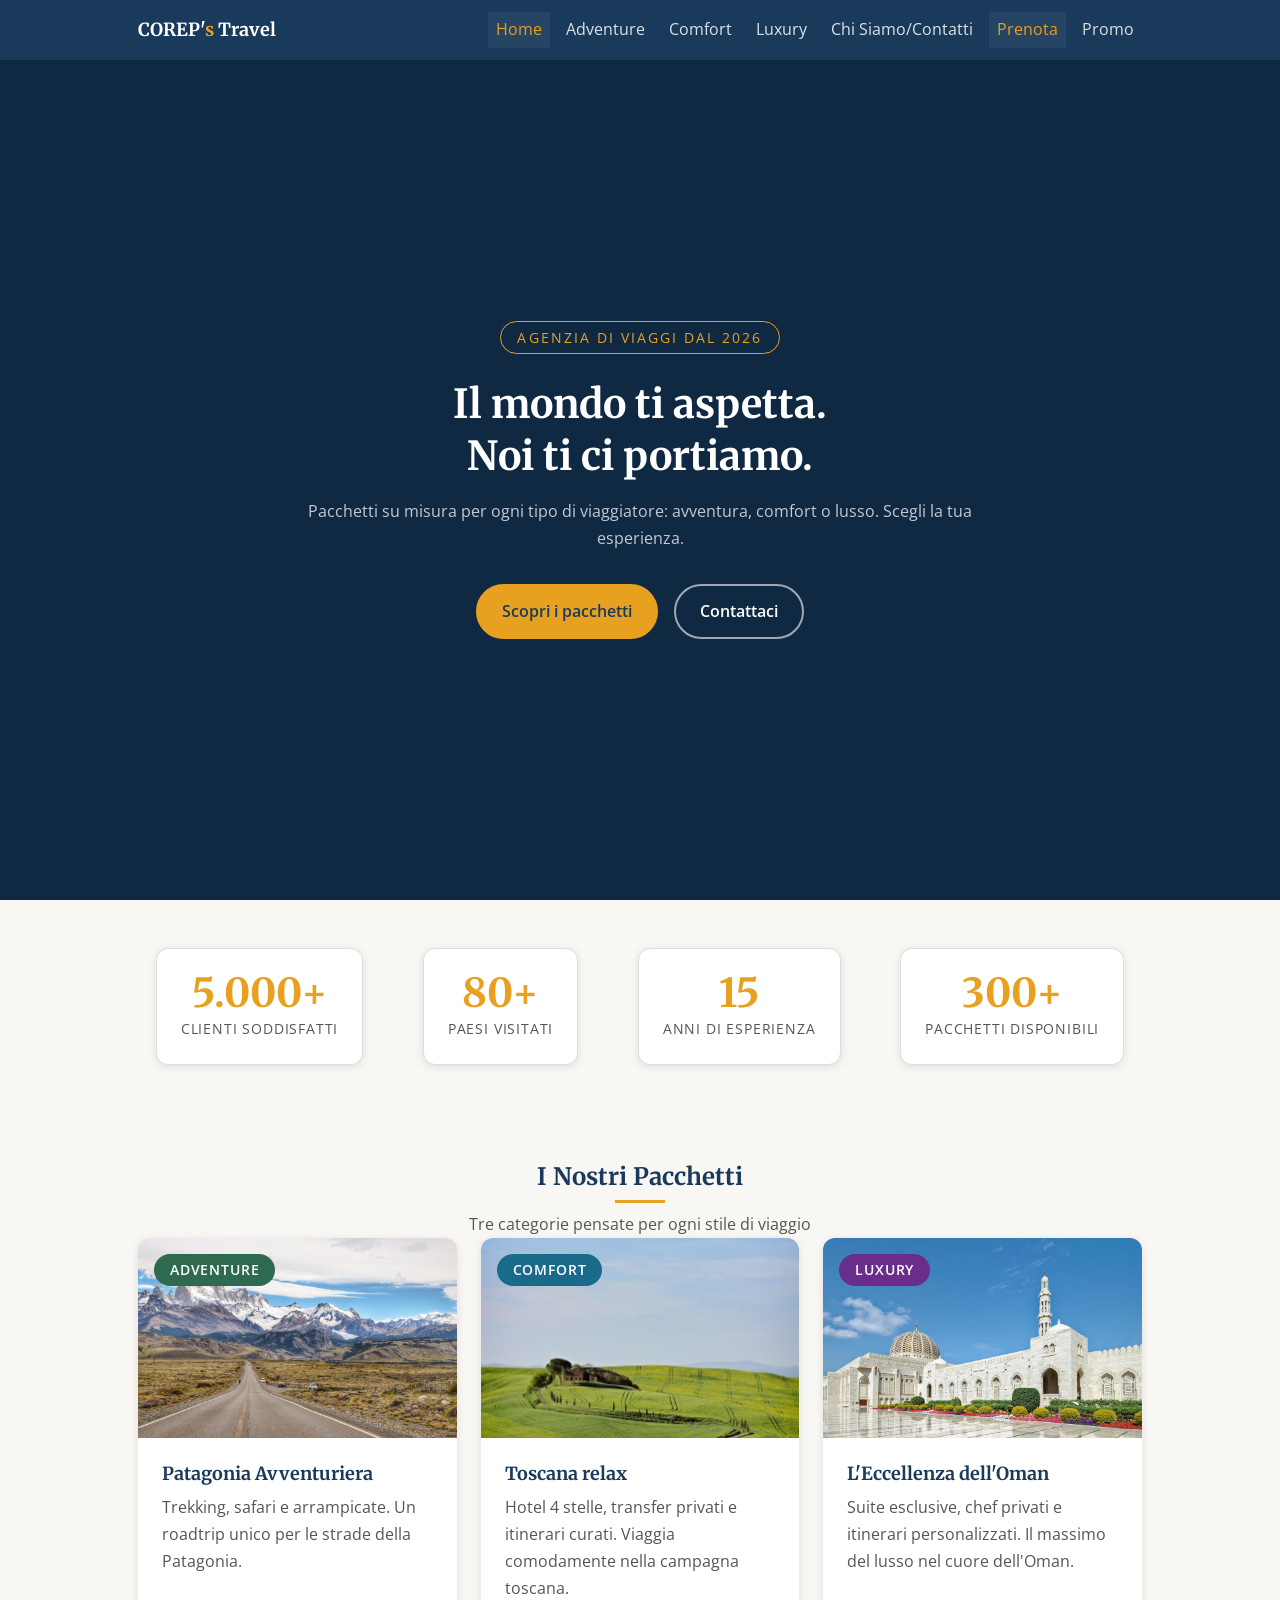
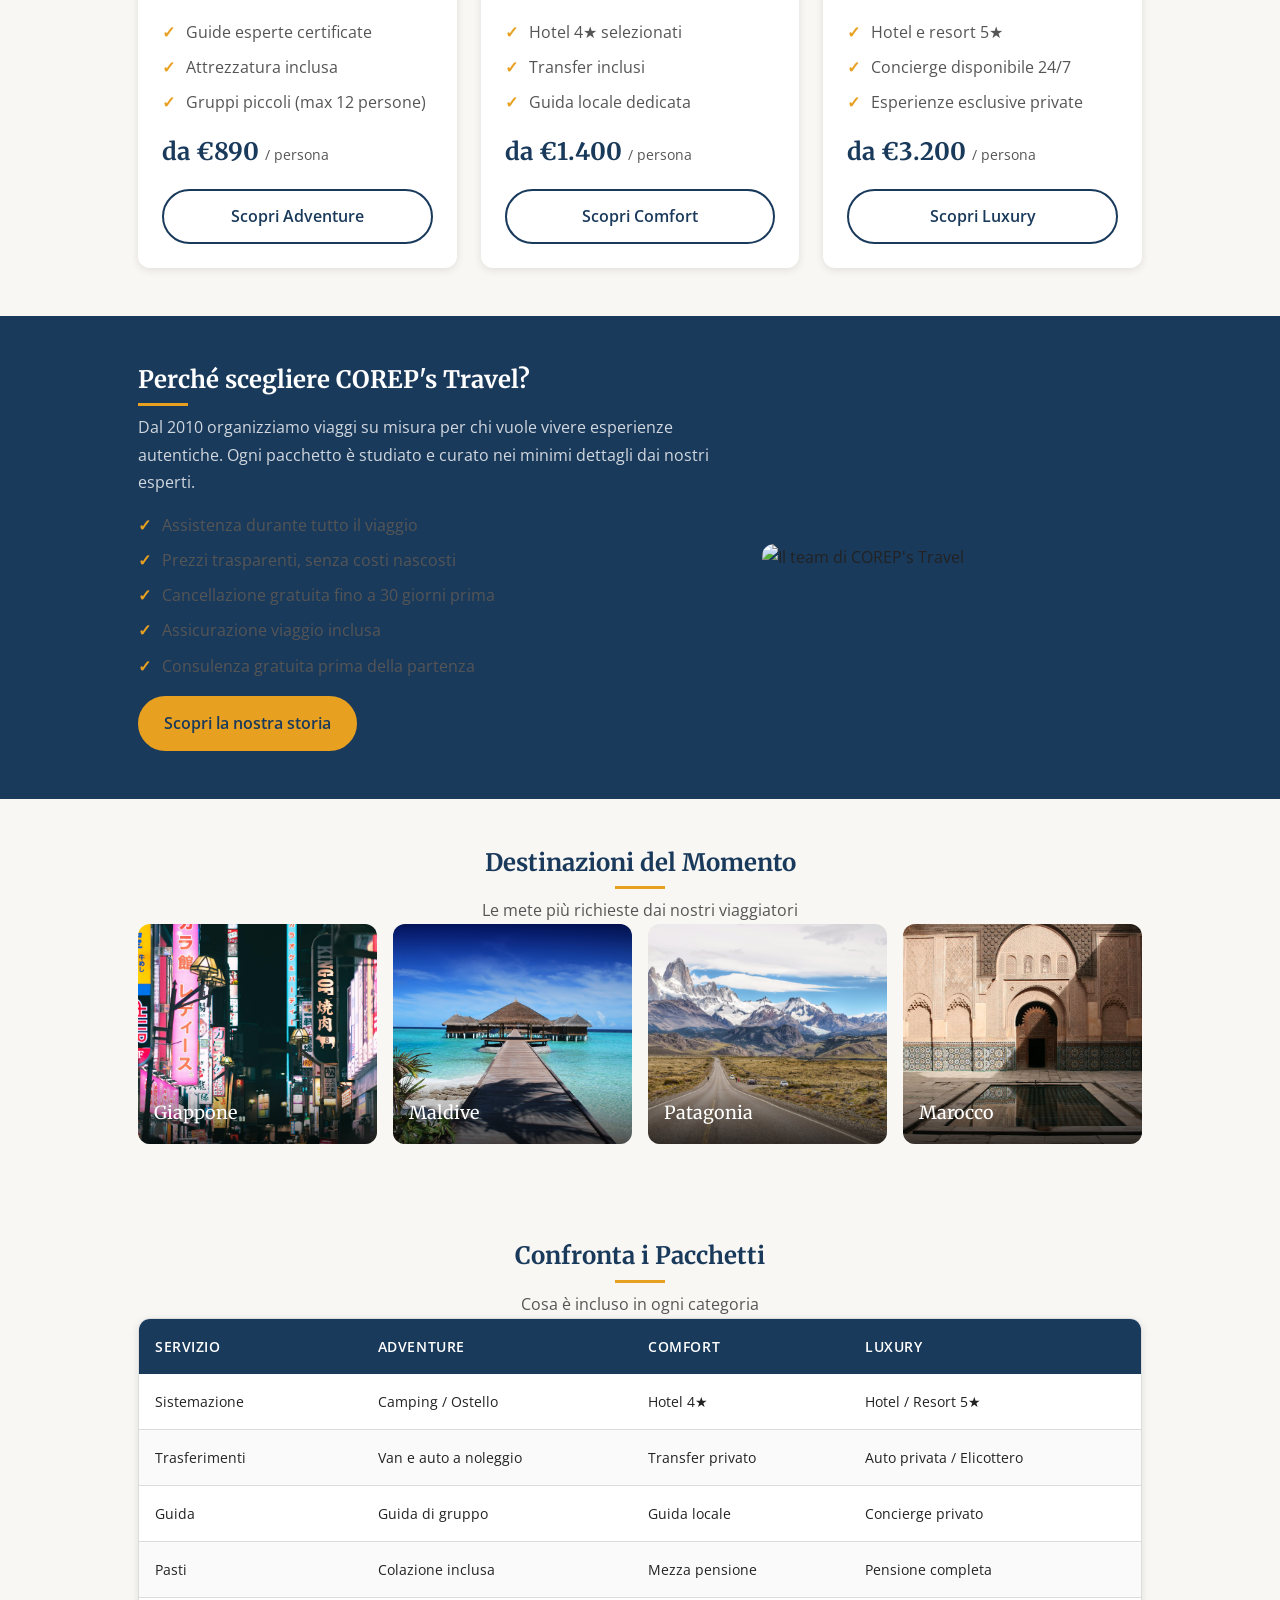
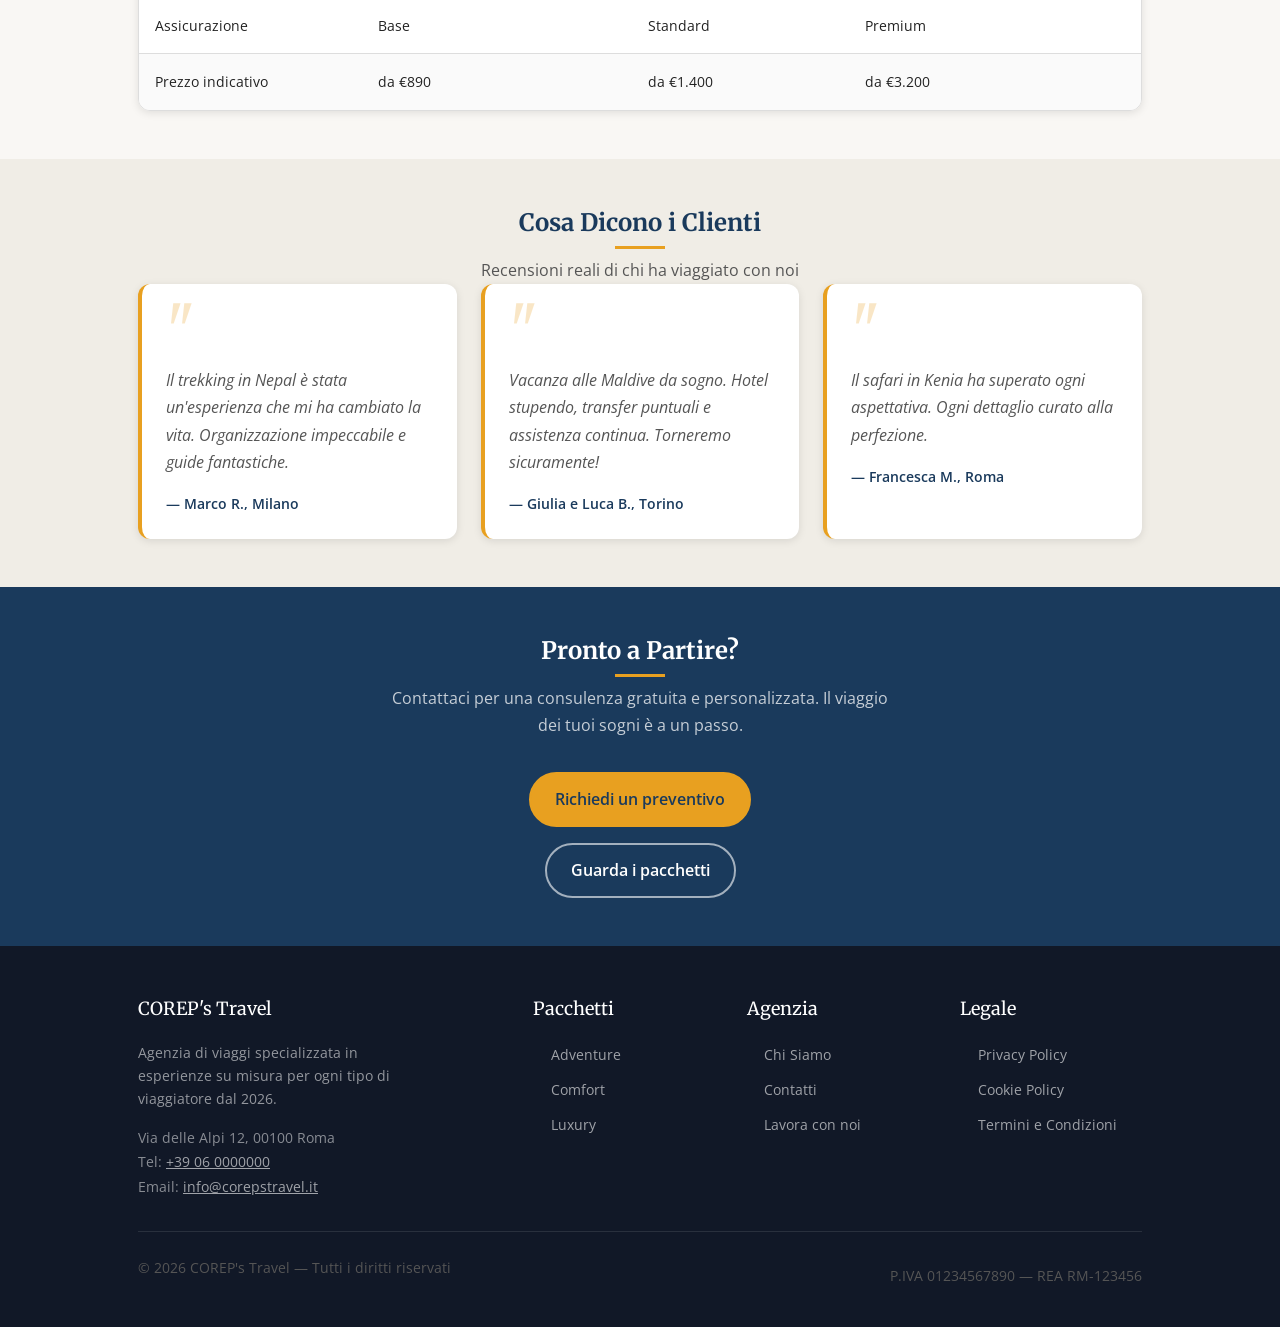
==== commit cba061b7: "Alice e fra pagine" ====
--- a/index.html
+++ b/index.html
@@ -26,6 +26,7 @@
         <a href="luxury.html"     class="navbar__link">Luxury</a>
         <a href="about.html"      class="navbar__link">Chi Siamo/Contatti</a>
         <a href="prenotazione.html" class="navbar__link attivo">Prenota</a>
+        <a href="promo.html"       class="navbar__link">Promo</a>
       </nav>
 
       <!-- Hamburger mobile -->
--- a/style.css
+++ b/style.css
@@ -1,6 +1,5 @@
 /* ================================================
    style.css — COREP's Travel
-   Mobile First
    ================================================ */
 
 @import url('https://fonts.googleapis.com/css2?family=Merriweather:wght@400;700&family=Open+Sans:wght@400;600&display=swap');
@@ -492,7 +491,7 @@
    TEAM CARD
 ------------------------------------------------ */
 .team-card { background-color: var(--colore-bianco); border-radius: var(--raggio-lg); padding: var(--spazio-l); text-align: center; box-shadow: var(--ombra); border: 1px solid var(--colore-bordo); }
-.team-card__foto { width: 90px; height: 90px; border-radius: 50%; object-fit: cover; margin: 0 auto var(--spazio-m); border: 3px solid var(--colore-accento); }
+.team-card__foto { width: 140px; height: 140px; border-radius: 80%; object-fit: cover; margin: 0 auto var(--spazio-m); border: 3px solid var(--colore-accento); }
 .team-card__nome { font-size: var(--fs-medio); margin-bottom: var(--spazio-xs); color: var(--colore-primario); }
 .team-card__ruolo { font-size: var(--fs-piccolo); color: var(--colore-testo-chiaro); text-transform: uppercase; letter-spacing: 0.06em; }
 
@@ -795,3 +794,270 @@
     top: calc(var(--altezza-nav) + var(--spazio-l));
   }
 }
+
+/* ================================================
+   promo.css
+   ================================================ */
+
+
+/* ================================================
+   BANNER SCADENZA
+   ================================================ */
+
+.banner-scadenza {
+  background-color: var(--colore-accento);
+  color: var(--colore-bianco);
+  text-align: center;
+  padding: var(--spazio-m) var(--spazio-l);
+}
+
+.banner-testo {
+  font-size: var(--fs-piccolo);
+  letter-spacing: 0.02em;
+}
+
+
+/* ================================================
+   INTRO E GRIGLIA
+   ================================================ */
+
+.promo-intro {
+  color: var(--colore-testo-chiaro);
+  max-width: 540px;
+  margin: 0 auto var(--spazio-xl);
+}
+
+.promo-griglia {
+  display: grid;
+  grid-template-columns: 1fr;
+  gap: var(--spazio-xl);
+}
+
+
+/* ================================================
+   CARD PROMOZIONE
+   ================================================ */
+
+.promo-card {
+  position: relative;
+  background-color: var(--colore-bianco);
+  border: 1px solid var(--colore-bordo);
+  border-radius: var(--raggio-lg);
+  box-shadow: var(--ombra);
+  overflow: hidden;
+  display: flex;
+  flex-direction: column;
+  transition: transform var(--transizione), box-shadow var(--transizione);
+}
+
+.promo-card:hover {
+  transform: translateY(-4px);
+  box-shadow: 0 12px 30px rgba(0, 0, 0, 0.12);
+}
+
+
+/* ---- BADGE SCONTO ---- */
+
+.card-sconto {
+  position: absolute;
+  top: var(--spazio-m);
+  right: var(--spazio-m);
+  background-color: #c0392b;
+  color: var(--colore-bianco);
+  font-size: 13px;
+  font-weight: 700;
+  padding: 5px 12px;
+  border-radius: 999px;
+  z-index: 1;
+  letter-spacing: 0.03em;
+}
+
+.card-sconto-popolare {
+  background-color: #e67e22;
+  font-size: 11px;
+}
+
+
+/* ---- HEADER CARD ---- */
+
+.card-header {
+  padding: var(--spazio-xl) var(--spazio-l) var(--spazio-l);
+  text-align: center;
+  color: var(--colore-bianco);
+}
+
+.card-header-giappone { background: linear-gradient(135deg, #c0392b, #e74c3c); }
+.card-header-maldive  { background: linear-gradient(135deg, #0e7490, #06b6d4); }
+.card-header-marocco  { background: linear-gradient(135deg, #92400e, #d97706); }
+.card-header-norvegia { background: linear-gradient(135deg, #1e3a5f, #2980b9); }
+
+.card-emoji {
+  display: block;
+  font-size: 3rem;
+  margin-bottom: var(--spazio-s);
+  line-height: 1;
+}
+
+.card-destinazione {
+  font-family: var(--font-titoli);
+  font-size: 1.8rem;
+  font-weight: 800;
+  color: var(--colore-bianco);
+  margin-bottom: var(--spazio-xs);
+  line-height: 1.1;
+}
+
+.card-sottotitolo {
+  font-size: var(--fs-piccolo);
+  color: rgba(255, 255, 255, 0.8);
+  margin: 0;
+}
+
+
+/* ---- CORPO CARD ---- */
+
+.card-corpo {
+  padding: var(--spazio-l);
+  display: flex;
+  flex-direction: column;
+  flex: 1;
+  gap: var(--spazio-l);
+}
+
+
+/* ---- PREZZI ---- */
+
+.card-prezzi {
+  display: flex;
+  align-items: baseline;
+  gap: var(--spazio-m);
+  flex-wrap: wrap;
+}
+
+.prezzo-vecchio {
+  font-size: var(--fs-medio);
+  color: var(--colore-testo-chiaro);
+  text-decoration: line-through;
+}
+
+.prezzo-nuovo {
+  font-family: var(--font-titoli);
+  font-size: 2rem;
+  font-weight: 800;
+  color: var(--colore-primario);
+}
+
+.per-persona {
+  font-size: var(--fs-piccolo);
+  color: var(--colore-testo-chiaro);
+}
+
+
+/* ---- DETTAGLI VIAGGIO ---- */
+
+.card-dettagli {
+  list-style: none;
+  display: flex;
+  flex-direction: column;
+  gap: var(--spazio-xs);
+  background-color: var(--colore-sfondo);
+  border-radius: var(--raggio);
+  padding: var(--spazio-m);
+  border: 1px solid var(--colore-bordo);
+}
+
+.card-dettagli li {
+  font-size: var(--fs-piccolo);
+  color: var(--colore-testo);
+  padding-left: var(--spazio-m);
+  position: relative;
+}
+
+/* ::before — aggiunge il simbolo prima del testo */
+.card-dettagli li::before {
+  content: "›";
+  position: absolute;
+  left: 0;
+  color: var(--colore-accento);
+  font-weight: 700;
+}
+
+.card-dettagli strong {
+  color: var(--colore-accento);
+}
+
+
+/* ---- LISTA CON SPUNTA ---- */
+
+.lista-spunta {
+  list-style: none;
+  display: flex;
+  flex-direction: column;
+  gap: var(--spazio-s);
+  margin-bottom: var(--spazio-m);
+}
+
+.lista-spunta li {
+  font-size: var(--fs-base);
+  color: var(--colore-testo-chiaro);
+  padding-left: 1.5rem;
+  position: relative;
+}
+
+/* ::before — aggiunge la spunta */
+.lista-spunta li::before {
+  content: '✓';
+  position: absolute;
+  left: 0;
+  color: var(--colore-accento);
+  font-weight: 700;
+}
+
+
+/* ---- BOTTONE PRENOTA ---- */
+
+.card-bottone {
+  width: 100%;
+  text-align: center;
+  margin-top: auto;
+}
+
+.card-bottone:focus {
+  outline: 3px solid var(--colore-accento);
+  outline-offset: 3px;
+}
+
+
+/* ================================================
+   NOTA PREZZI
+   ================================================ */
+
+.promo-nota {
+  font-size: 12px;
+  color: var(--colore-testo-chiaro);
+  line-height: 1.6;
+  margin-top: var(--spazio-m);
+  margin-bottom: 0;
+}
+
+
+/* ================================================
+   CTA FINALE
+   ================================================ */
+
+.cta-testo {
+  color: rgba(255, 255, 255, 0.75);
+  max-width: 520px;
+  margin: 0 auto var(--spazio-xl);
+}
+
+
+/* ================================================
+   MEDIA QUERY — Desktop (min 900px)
+   ================================================ */
+
+@media (min-width: 900px) {
+  .promo-griglia {
+    grid-template-columns: repeat(2, 1fr);
+  }
+}
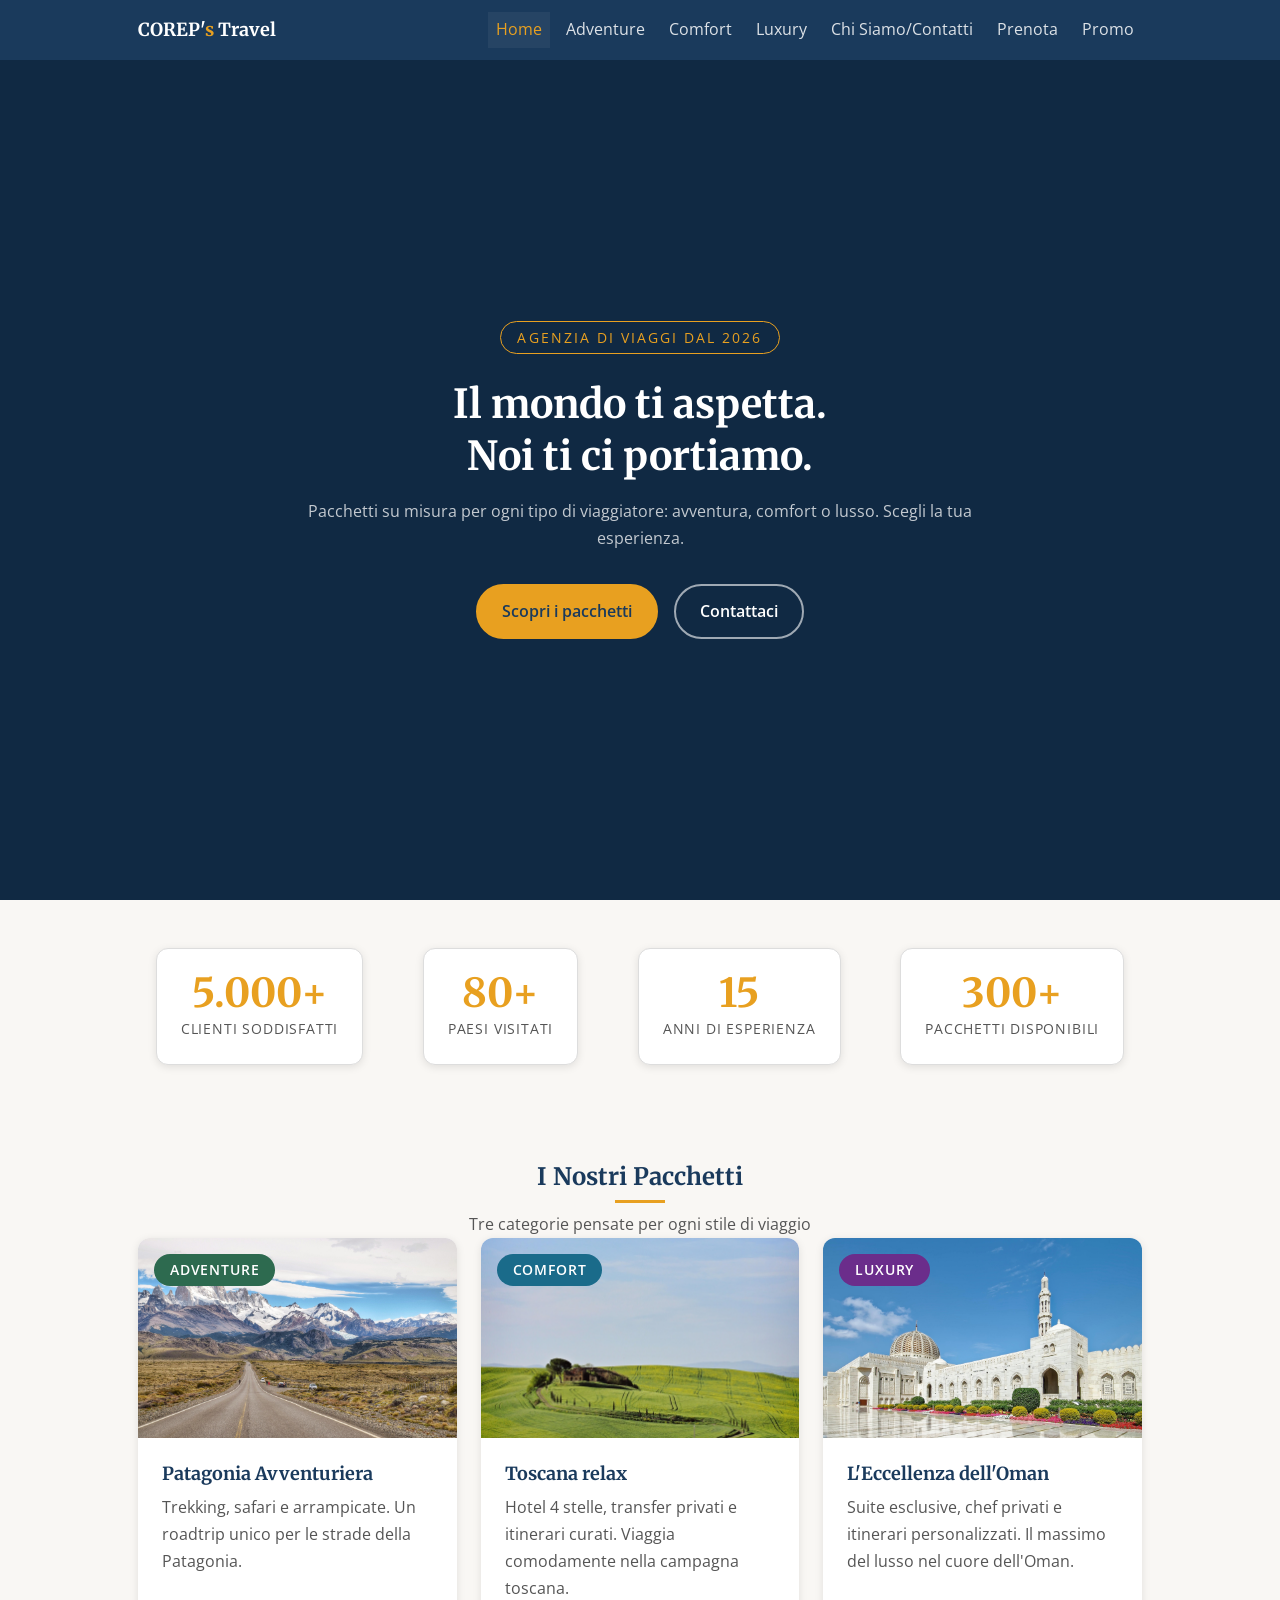
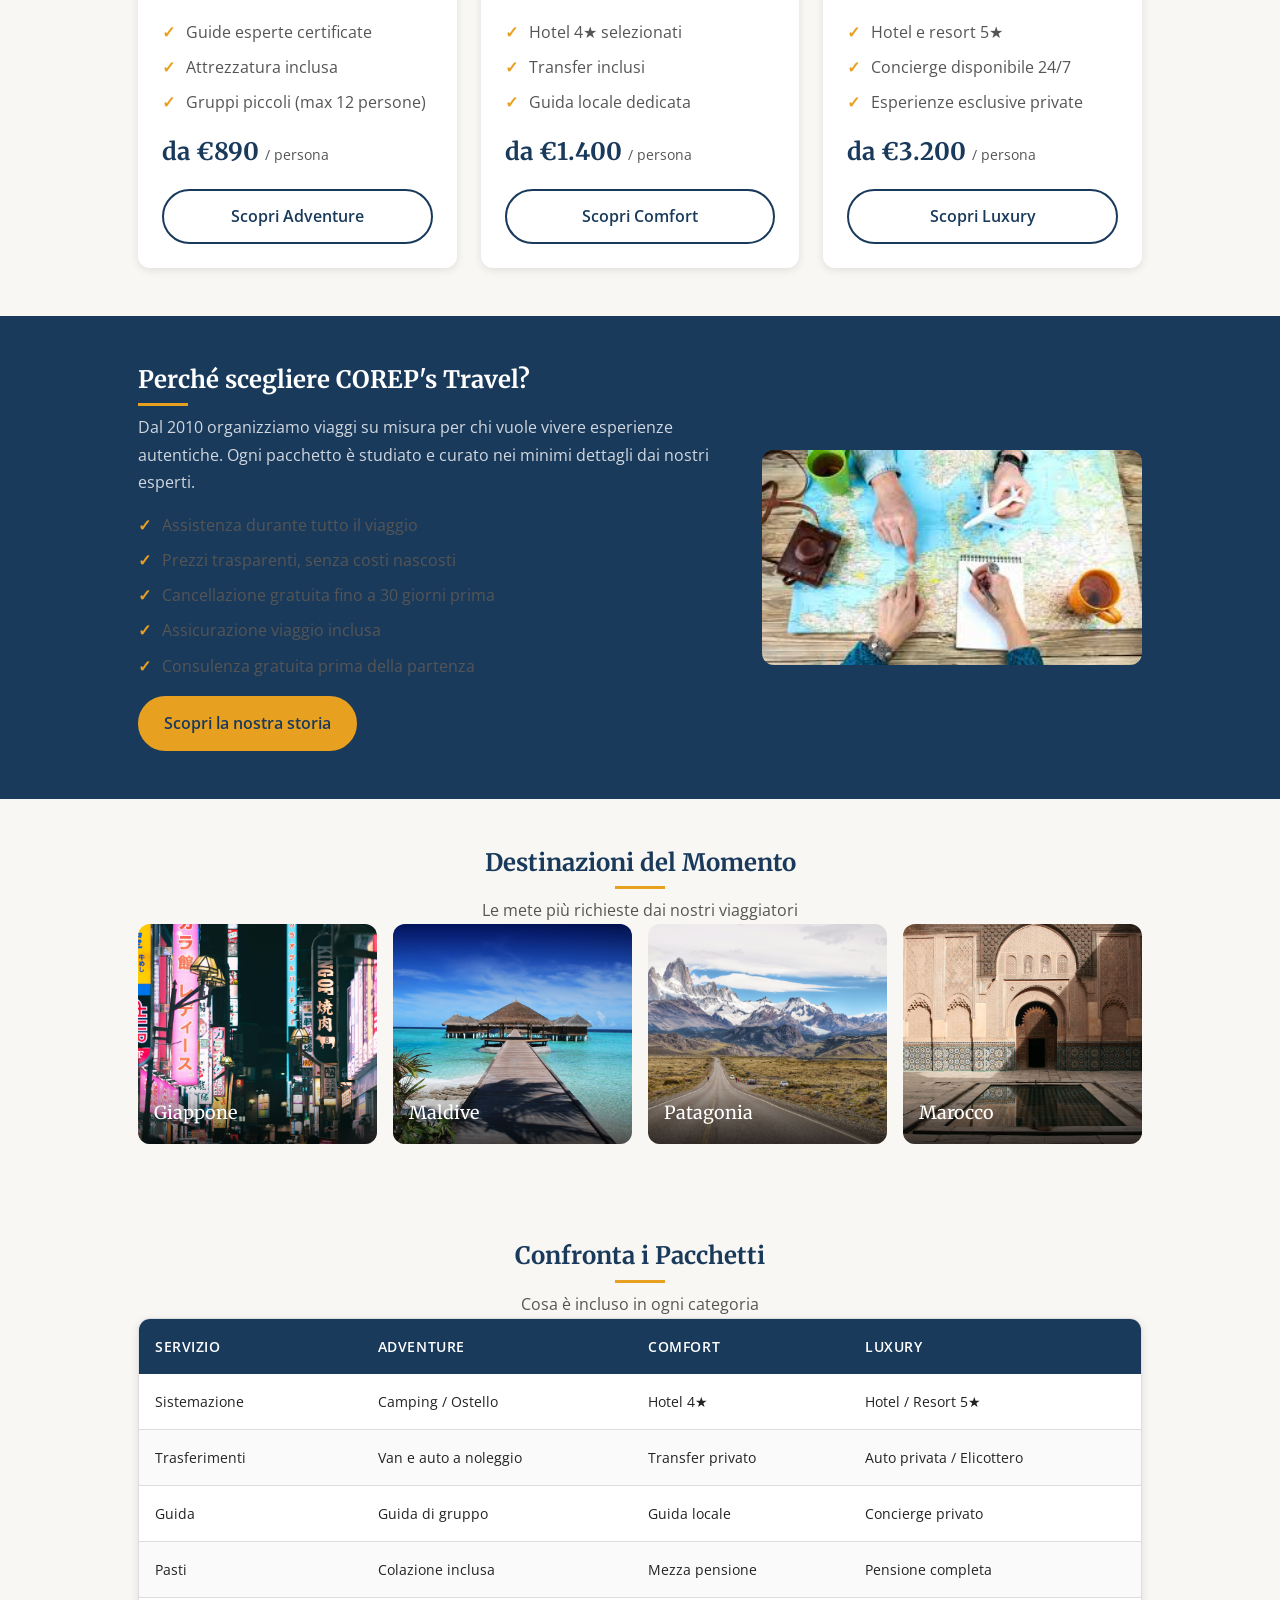
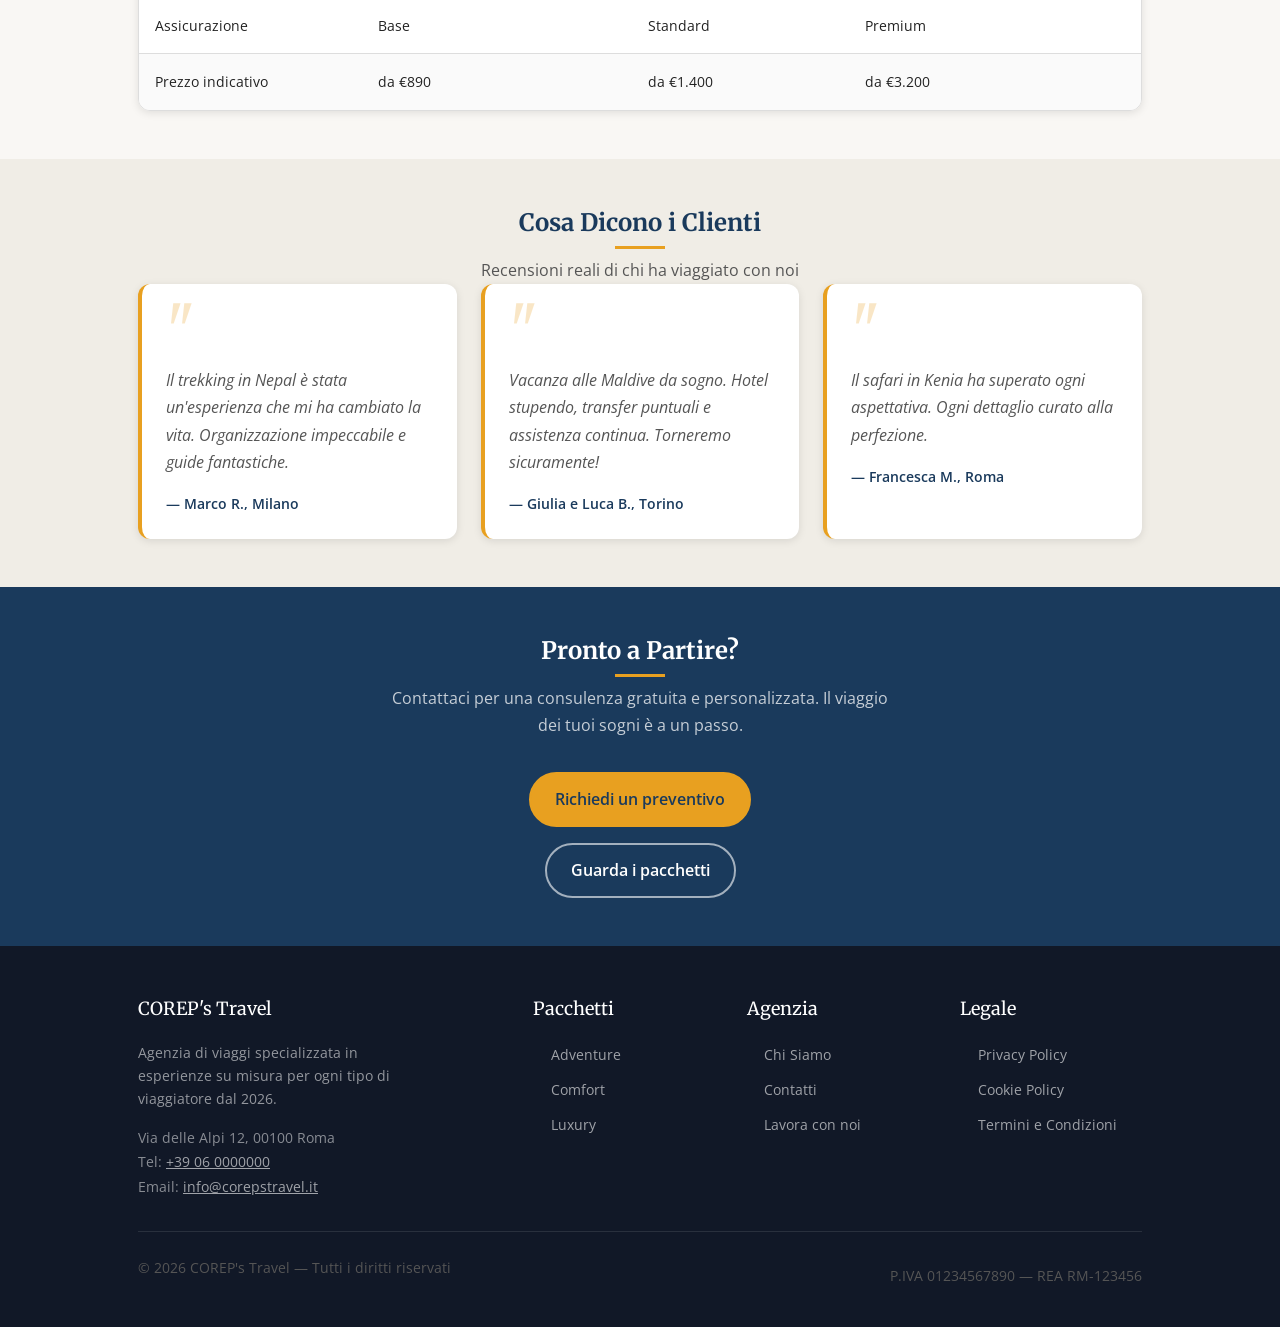
==== commit 9161c247: "altre cose" ====
--- a/index.html
+++ b/index.html
@@ -25,7 +25,7 @@
         <a href="comfort.html"    class="navbar__link">Comfort</a>
         <a href="luxury.html"     class="navbar__link">Luxury</a>
         <a href="about.html"      class="navbar__link">Chi Siamo/Contatti</a>
-        <a href="prenotazione.html" class="navbar__link attivo">Prenota</a>
+        <a href="prenotazione.html" class="navbar__link">Prenota</a>
         <a href="promo.html"       class="navbar__link">Promo</a>
       </nav>
 
@@ -71,6 +71,7 @@
             autoplay
             loop
             playsinline
+            muted
           ></video>
           <div class="hero__video-overlay">
         </div>
@@ -132,7 +133,7 @@
               <h3 class="card__titolo">Patagonia Avventuriera</h3>
               <p class="card__testo">
                 Trekking, safari e arrampicate. Un roadtrip unico per le strade
-              della Patagonia</legend>.
+              della Patagonia.
               </p>
               <ul class="lista-spunta">
                 <li>Guide esperte certificate</li>
@@ -247,7 +248,7 @@
 
           <div class="layout-due-colonne__immagine">
             <img
-              src="images/team.jpg"
+              src="media/index/images.jpeg"
               alt="Il team di COREP's Travel"
               style="width: 100%; border-radius: var(--raggio-lg); object-fit: cover; max-height: 380px;"
             />
--- a/style.css
+++ b/style.css
@@ -505,7 +505,7 @@
   .contenitore { padding: 0 var(--spazio-xl); }
 
   .navbar__menu {
-    display: flex !important;
+    display: flex;
     flex-direction: row;
     position: static;
     width: auto;
@@ -743,7 +743,40 @@
 .sidebar__contatto-link:last-child {
   border-bottom: none;
 }
-
+.lista-itinerario::before {
+  position: absolute;
+  display: block;
+  border-left: 1px dashed orange;
+  width: 1px;
+  left: 5px;
+  bottom: 5px;
+  top: 5px;
+  content: "";
+}
+
+.lista-itinerario {
+  position: relative;
+  list-style: none;
+  margin-bottom: 15px;
+}
+
+.lista-itinerario .elemento-itinerario::before {
+  background: orange;
+  border: 1px solid #cda434;
+  border-radius: 10px;
+  content: "";
+  display: block;
+  height: 11px;
+  left: 0;
+  position: absolute;
+  top: 5px;
+  width: 11px;
+}
+
+.lista-itinerario .elemento-itinerario {
+  padding-left: 1.5rem;
+  position: relative;
+}
 
 /* ================================================
    MEDIA QUERY — Tablet (min 768px)
